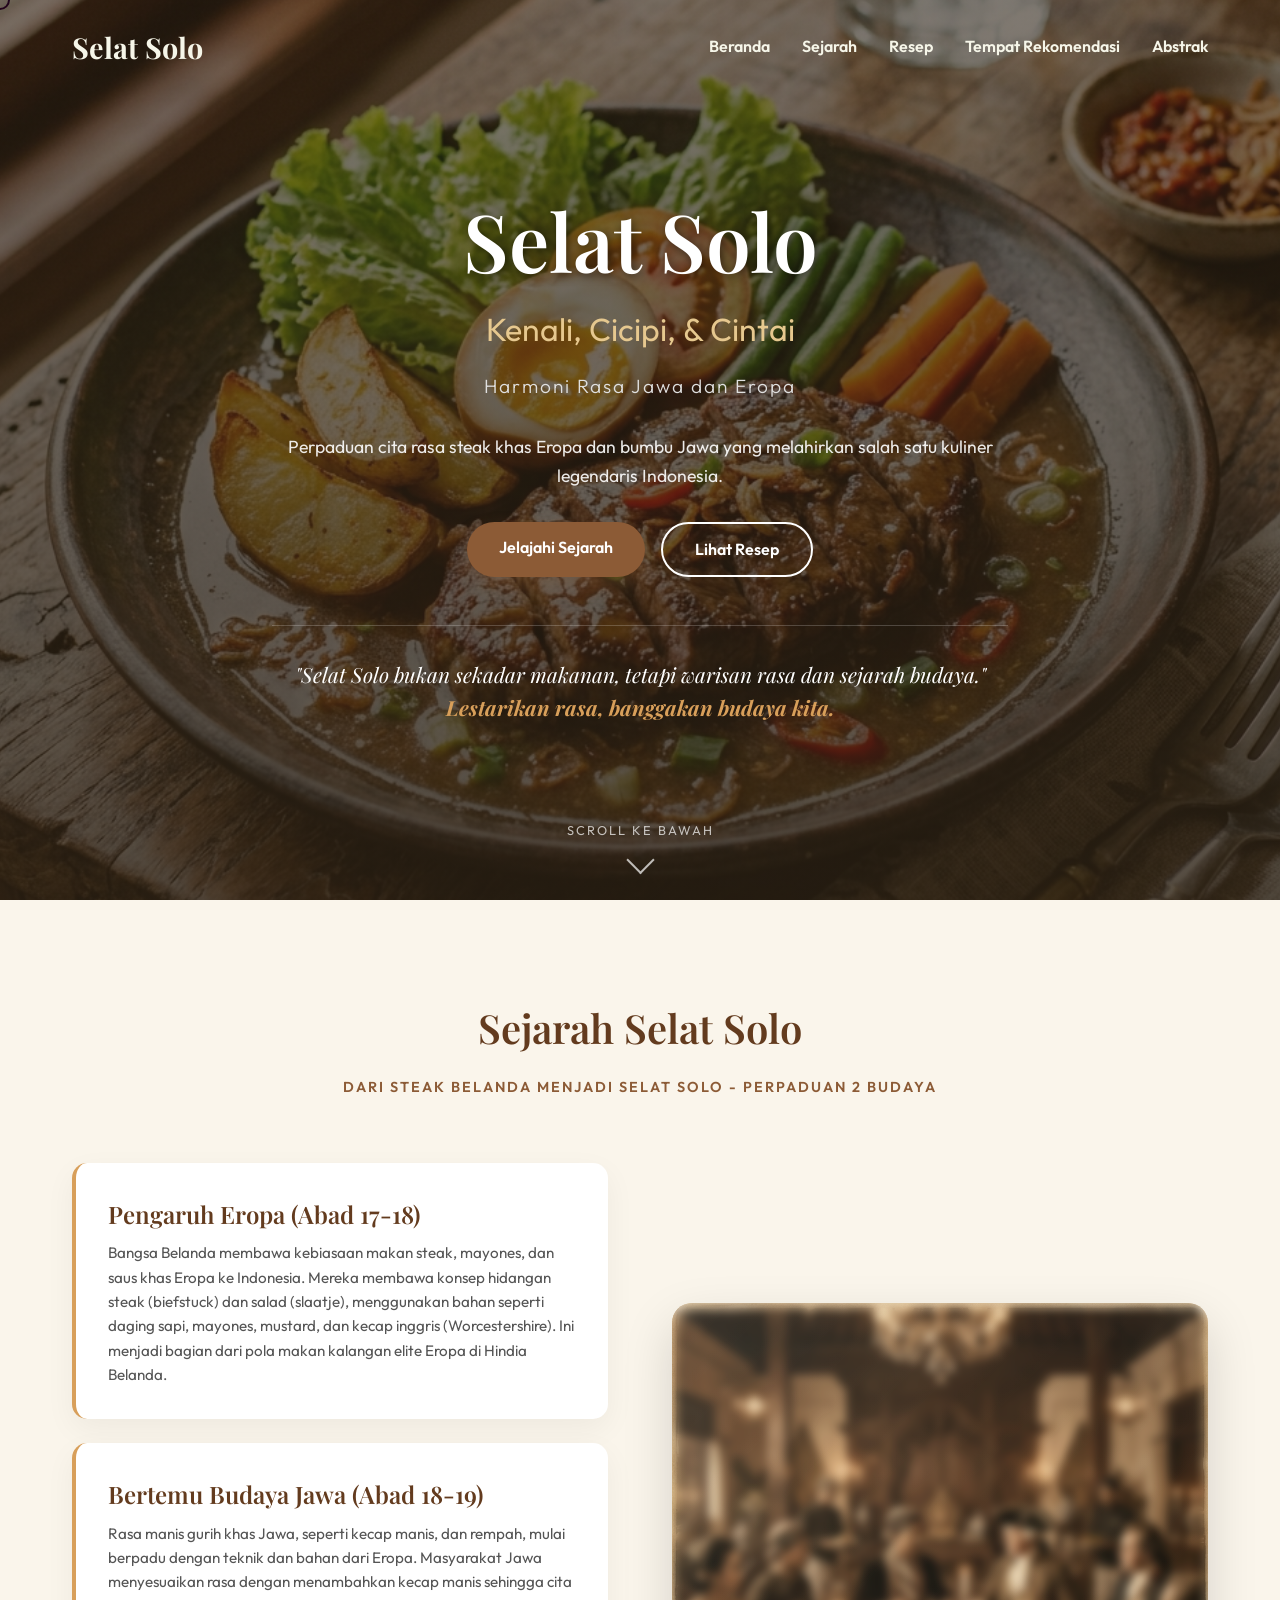
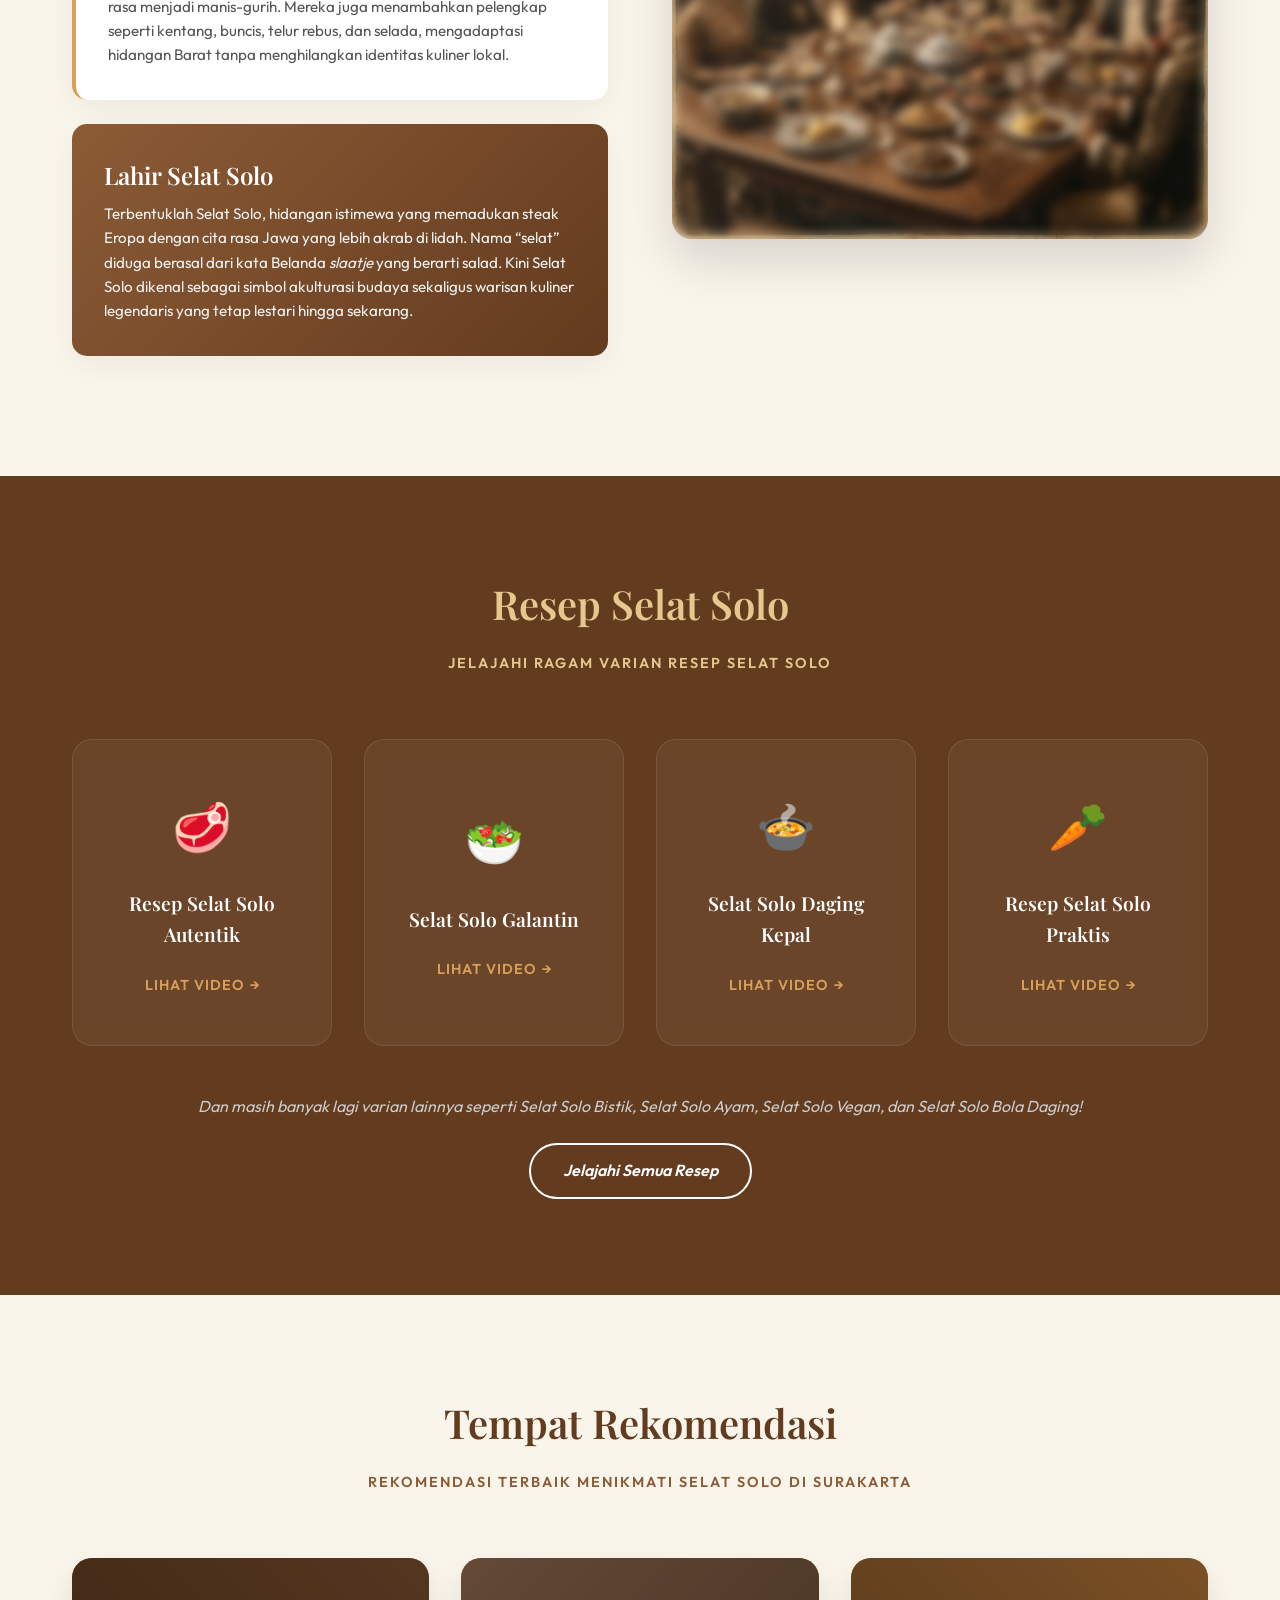
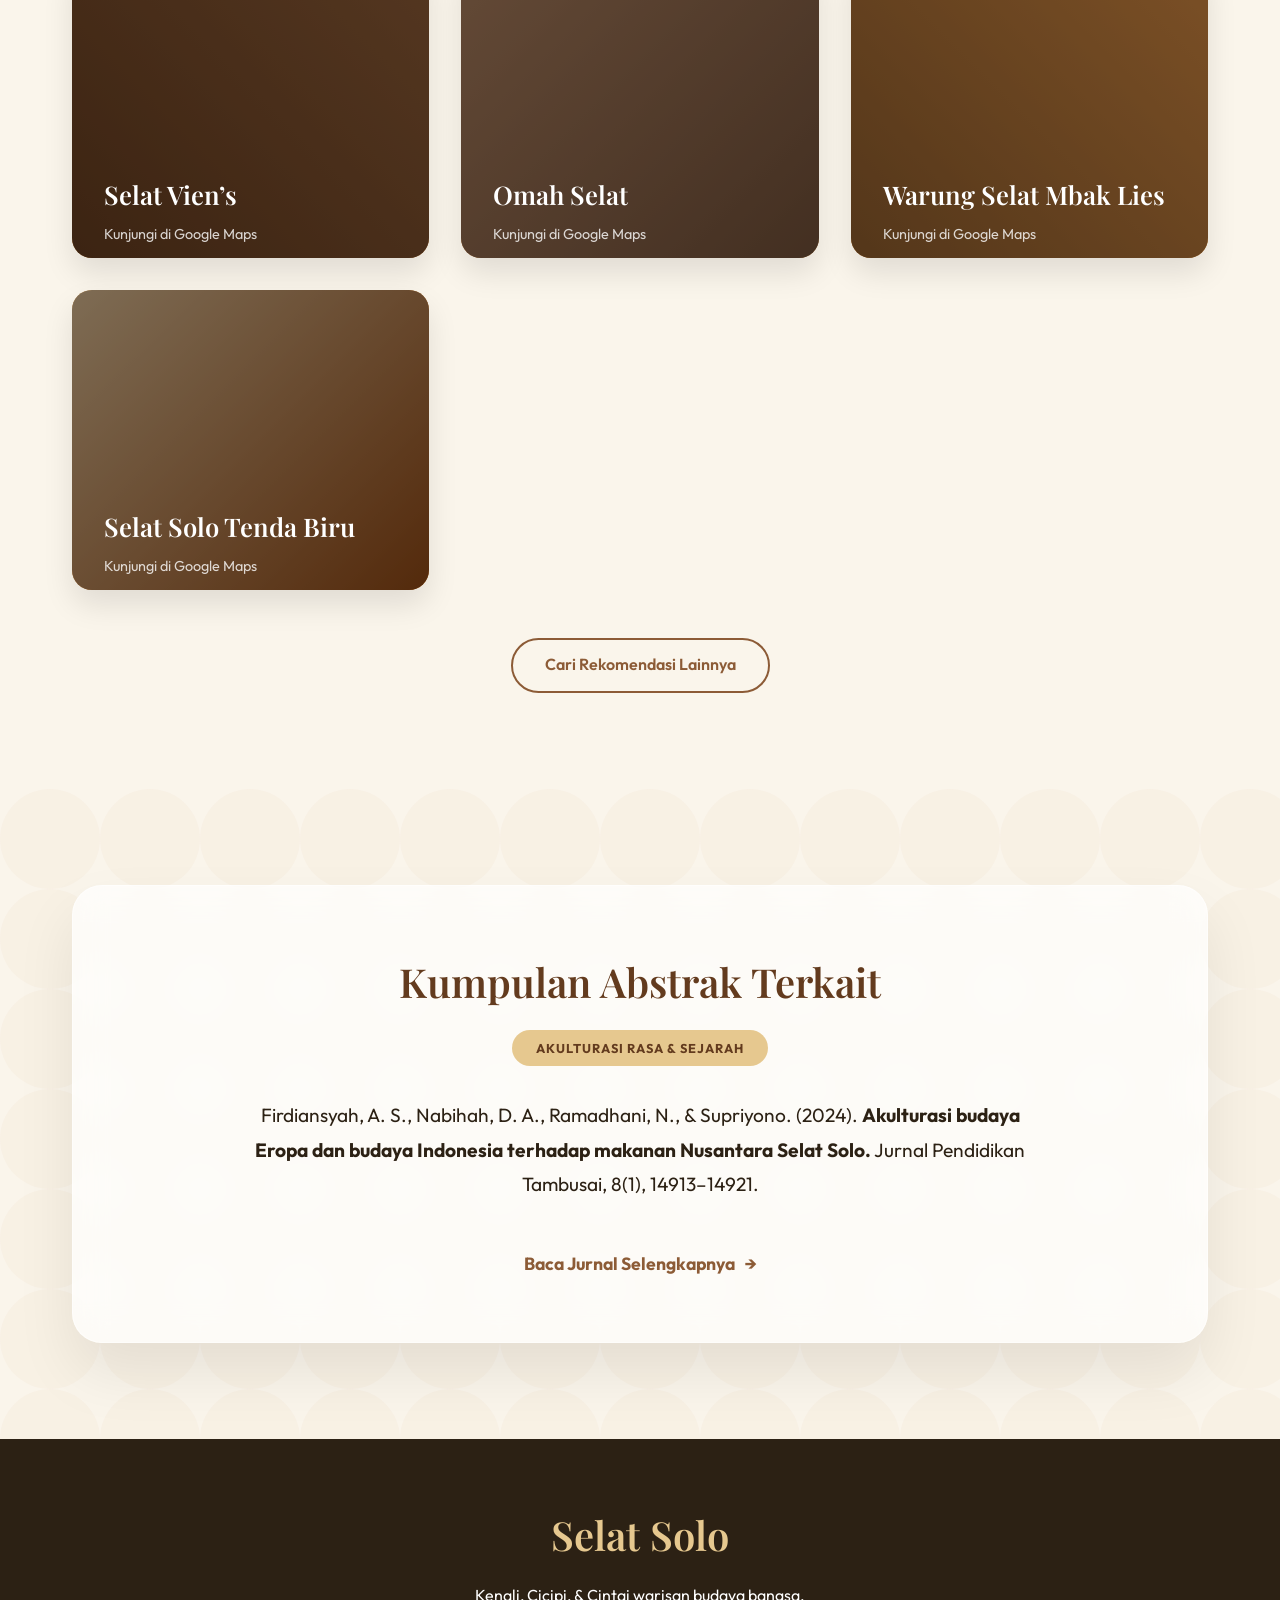
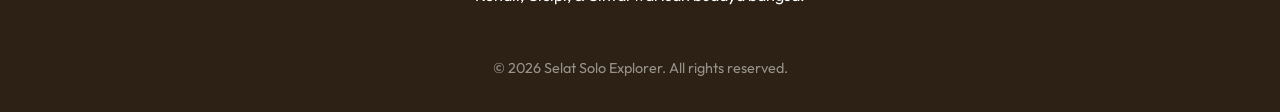
==== index.html @ 0454e33a "init pertama website" ====
<!DOCTYPE html>
<html lang="id">
<head>
    <meta charset="UTF-8">
    <meta name="viewport" content="width=device-width, initial-scale=1.0">
    <title>Selat Solo - Harmoni Rasa Jawa dan Eropa</title>
    <meta name="description" content="Selat Solo: Perpaduan cita rasa steak khas Eropa dan bumbu Jawa yang melahirkan salah satu kuliner legendaris Indonesia.">
    <link href="https://fonts.googleapis.com/css2?family=Outfit:wght@300;400;600;700;800&family=Playfair+Display:ital,wght@0,600;1,600&display=swap" rel="stylesheet">
    <link rel="stylesheet" href="styles.css">
</head>
<body>
    <!-- Cursor follower -->
    <div class="cursor"></div>

    <nav class="navbar">
        <div class="nav-container">
            <a href="#beranda" class="logo">Selat Solo</a>
            <ul class="nav-links">
                <li><a href="#beranda">Beranda</a></li>
                <li><a href="#sejarah">Sejarah</a></li>
                <li><a href="#resep">Resep</a></li>
                <li><a href="#rekomendasi">Tempat Rekomendasi</a></li>
                <li><a href="#abstrak">Abstrak</a></li>
            </ul>
            <div class="hamburger">
                <span class="bar"></span>
                <span class="bar"></span>
                <span class="bar"></span>
            </div>
        </div>
    </nav>

    <main>
        <!-- Home Section -->
        <section id="beranda" class="hero">
            <div class="hero-bg">
                <img src="images/selat_solo_hero_1783060749860.png" alt="Selat Solo" class="parallax-bg" id="hero-img">
                <div class="hero-overlay"></div>
            </div>
            <div class="hero-content fade-in-up">
                <h1 class="title">Selat Solo</h1>
                <h2 class="subtitle">Kenali, Cicipi, & Cintai</h2>
                <h3 class="tagline">Harmoni Rasa Jawa dan Eropa</h3>
                <p class="description">
                    Perpaduan cita rasa steak khas Eropa dan bumbu Jawa yang melahirkan salah satu kuliner legendaris Indonesia.
                </p>
                <div class="cta-buttons">
                    <a href="#sejarah" class="btn btn-primary">Jelajahi Sejarah</a>
                    <a href="#resep" class="btn btn-secondary">Lihat Resep</a>
                </div>
                <blockquote class="quote fade-in">
                    "Selat Solo bukan sekadar makanan, tetapi warisan rasa dan sejarah budaya."
                    <br> <span class="highlight">Lestarikan rasa, banggakan budaya kita.</span>
                </blockquote>
            </div>
            <div class="scroll-indicator">
                <span>Scroll ke bawah</span>
                <div class="arrow"></div>
            </div>
        </section>

        <!-- History Section -->
        <section id="sejarah" class="section history">
            <div class="container">
                <div class="section-header reveal">
                    <h2>Sejarah Selat Solo</h2>
                    <p>Dari Steak Belanda Menjadi Selat Solo - Perpaduan 2 Budaya</p>
                </div>
                
                <div class="history-grid">
                    <div class="history-content reveal reveal-left">
                        <div class="card history-card">
                            <h3>Pengaruh Eropa (Abad 17-18)</h3>
                            <p>Bangsa Belanda membawa kebiasaan makan steak, mayones, dan saus khas Eropa ke Indonesia. Mereka membawa konsep hidangan steak (biefstuck) dan salad (slaatje), menggunakan bahan seperti daging sapi, mayones, mustard, dan kecap inggris (Worcestershire). Ini menjadi bagian dari pola makan kalangan elite Eropa di Hindia Belanda.</p>
                        </div>
                        <div class="card history-card">
                            <h3>Bertemu Budaya Jawa (Abad 18-19)</h3>
                            <p>Rasa manis gurih khas Jawa, seperti kecap manis, dan rempah, mulai berpadu dengan teknik dan bahan dari Eropa. Masyarakat Jawa menyesuaikan rasa dengan menambahkan kecap manis sehingga cita rasa menjadi manis-gurih. Mereka juga menambahkan pelengkap seperti kentang, buncis, telur rebus, dan selada, mengadaptasi hidangan Barat tanpa menghilangkan identitas kuliner lokal.</p>
                        </div>
                        <div class="card history-card highlight-card">
                            <h3>Lahir Selat Solo</h3>
                            <p>Terbentuklah Selat Solo, hidangan istimewa yang memadukan steak Eropa dengan cita rasa Jawa yang lebih akrab di lidah. Nama “selat” diduga berasal dari kata Belanda <i>slaatje</i> yang berarti salad. Kini Selat Solo dikenal sebagai simbol akulturasi budaya sekaligus warisan kuliner legendaris yang tetap lestari hingga sekarang.</p>
                        </div>
                    </div>
                    <div class="history-image reveal reveal-right">
                        <div class="img-wrapper glassmorphism">
                            <img src="images/selat_solo_history_1783060760211.png" alt="Ilustrasi Akulturasi Budaya">
                        </div>
                    </div>
                </div>
            </div>
        </section>

        <!-- Recipe Section -->
        <section id="resep" class="section recipe">
            <div class="container">
                <div class="section-header reveal">
                    <h2>Resep Selat Solo</h2>
                    <p>Jelajahi Ragam Varian Resep Selat Solo</p>
                </div>

                <div class="recipe-grid">
                    <a href="https://vm.tiktok.com/ZS9YMvBm6Jaqd-OPZtd/" target="_blank" class="recipe-card reveal tilt">
                        <div class="recipe-icon">🥩</div>
                        <h3>Resep Selat Solo Autentik</h3>
                        <span class="btn-text">Lihat Video</span>
                    </a>
                    <a href="https://vt.tiktok.com/ZSxMHstar/" target="_blank" class="recipe-card reveal tilt" style="transition-delay: 0.1s">
                        <div class="recipe-icon">🥗</div>
                        <h3>Selat Solo Galantin</h3>
                        <span class="btn-text">Lihat Video</span>
                    </a>
                    <a href="https://vt.tiktok.com/ZSxM93RWm/" target="_blank" class="recipe-card reveal tilt" style="transition-delay: 0.2s">
                        <div class="recipe-icon">🍲</div>
                        <h3>Selat Solo Daging Kepal</h3>
                        <span class="btn-text">Lihat Video</span>
                    </a>
                    <a href="https://vt.tiktok.com/ZSxMx4hWq/" target="_blank" class="recipe-card reveal tilt" style="transition-delay: 0.3s">
                        <div class="recipe-icon">🥕</div>
                        <h3>Resep Selat Solo Praktis</h3>
                        <span class="btn-text">Lihat Video</span>
                    </a>
                </div>
                
                <div class="more-recipes reveal">
                    <p>Dan masih banyak lagi varian lainnya seperti Selat Solo Bistik, Selat Solo Ayam, Selat Solo Vegan, dan Selat Solo Bola Daging!</p>
                    <a href="resep.html" class="btn btn-secondary" style="margin-top: 1.5rem;">Jelajahi Semua Resep</a>
                </div>
            </div>
        </section>

        <!-- Recommendations Section -->
        <section id="rekomendasi" class="section recommendations">
            <div class="container">
                <div class="section-header reveal">
                    <h2>Tempat Rekomendasi</h2>
                    <p>Rekomendasi Terbaik Menikmati Selat Solo di Surakarta</p>
                </div>

                <div class="recom-cards">
                    <a href="https://www.google.com/maps?q=place_id:ChIJveqZ-fcWei4RJLt6MDP2Qto" target="_blank" class="recom-card reveal stagger-1">
                        <div class="recom-bg"></div>
                        <div class="recom-content">
                            <h3>Selat Vien’s</h3>
                            <p>Kunjungi di Google Maps</p>
                        </div>
                    </a>
                    <a href="https://www.google.com/maps?q=place_id:ChIJ4-fKX6kXei4RbOfyhZ81GeY" target="_blank" class="recom-card reveal stagger-2">
                        <div class="recom-bg recom-2"></div>
                        <div class="recom-content">
                            <h3>Omah Selat</h3>
                            <p>Kunjungi di Google Maps</p>
                        </div>
                    </a>
                    <a href="https://www.google.com/maps?q=place_id:ChIJhcNhCtQVei4R04WExlp_Apc" target="_blank" class="recom-card reveal stagger-3">
                        <div class="recom-bg recom-3"></div>
                        <div class="recom-content">
                            <h3>Warung Selat Mbak Lies</h3>
                            <p>Kunjungi di Google Maps</p>
                        </div>
                    </a>
                    <a href="https://www.google.com/maps?q=place_id:ChIJHaEF05oWei4RCDwzs3P5MbI" target="_blank" class="recom-card reveal stagger-4">
                        <div class="recom-bg recom-4"></div>
                        <div class="recom-content">
                            <h3>Selat Solo Tenda Biru</h3>
                            <p>Kunjungi di Google Maps</p>
                        </div>
                    </a>
                </div>
                
                <div class="center-cta reveal">
                    <a href="https://www.google.com/maps/search/Selat+Solo+Terdekat" target="_blank" class="btn btn-outline">Cari Rekomendasi Lainnya</a>
                </div>
            </div>
        </section>

        <!-- Abstract Section -->
        <section id="abstrak" class="section abstract">
            <div class="container">
                <div class="glass-panel reveal">
                    <h2>Kumpulan Abstrak Terkait</h2>
                    <div class="abstract-content">
                        <div class="badge">Akulturasi Rasa & Sejarah</div>
                        <p class="reference">
                            Firdiansyah, A. S., Nabihah, D. A., Ramadhani, N., & Supriyono. (2024). 
                            <strong>Akulturasi budaya Eropa dan budaya Indonesia terhadap makanan Nusantara Selat Solo.</strong> 
                            Jurnal Pendidikan Tambusai, 8(1), 14913–14921.
                        </p>
                        <a href="https://jptam.org/index.php/jptam/article/view/14503" target="_blank" class="link-arrow">
                            Baca Jurnal Selengkapnya <span>→</span>
                        </a>
                    </div>
                </div>
            </div>
        </section>
    </main>

    <footer>
        <div class="container">
            <div class="footer-content">
                <h2>Selat Solo</h2>
                <p>Kenali, Cicipi, & Cintai warisan budaya bangsa.</p>
                <p class="copyright">&copy; 2026 Selat Solo Explorer. All rights reserved.</p>
            </div>
        </div>
    </footer>

    <script src="script.js"></script>
</body>
</html>
---- styles.css ----
:root {
    --primary-color: #8c5b36;
    --primary-dark: #633b1e;
    --secondary-color: #d89f5a;
    --accent-color: #e6c88f;
    --text-dark: #2c2114;
    --text-light: #f6f6e9;
    --bg-color: #faf5eb;
    --white: #ffffff;
    --glass-bg: rgba(255, 255, 255, 0.7);
    --glass-border: rgba(255, 255, 255, 0.5);
    
    --font-main: 'Outfit', sans-serif;
    --font-serif: 'Playfair Display', serif;
    
    --transition: all 0.3s cubic-bezier(0.25, 0.8, 0.25, 1);
    --transition-slow: all 0.6s cubic-bezier(0.25, 0.8, 0.25, 1);
}

* {
    margin: 0;
    padding: 0;
    box-sizing: border-box;
}

html {
    scroll-behavior: smooth;
    font-size: 16px;
}

body {
    font-family: var(--font-main);
    color: var(--text-dark);
    background-color: var(--bg-color);
    line-height: 1.6;
    overflow-x: hidden;
    cursor: none; /* Custom cursor */
}

/* Custom Cursor */
.cursor {
    width: 20px;
    height: 20px;
    border: 2px solid var(--primary-color);
    border-radius: 50%;
    position: fixed;
    pointer-events: none;
    z-index: 9999;
    transition: transform 0.1s ease;
    transform: translate(-50%, -50%);
    mix-blend-mode: difference;
}
.cursor.active {
    transform: translate(-50%, -50%) scale(2);
    background-color: rgba(140, 91, 54, 0.2);
}

/* Typography */
h1, h2, h3 {
    font-family: var(--font-serif);
    font-weight: 600;
    color: var(--primary-dark);
}

h2 { font-size: 2.5rem; margin-bottom: 1rem; }
h3 { font-size: 1.5rem; margin-bottom: 0.5rem; }

a { text-decoration: none; color: inherit; cursor: none; }

.container {
    max-width: 1200px;
    margin: 0 auto;
    padding: 0 2rem;
}

.section {
    padding: 6rem 0;
}

.section-header {
    text-align: center;
    margin-bottom: 4rem;
}
.section-header p {
    color: var(--primary-color);
    font-weight: 600;
    text-transform: uppercase;
    letter-spacing: 2px;
    font-size: 0.9rem;
}

/* Navigation */
.navbar {
    position: fixed;
    top: 0;
    width: 100%;
    z-index: 1000;
    background: transparent;
    transition: var(--transition);
    padding: 1.5rem 0;
}
.navbar.scrolled {
    background: rgba(250, 245, 235, 0.9);
    backdrop-filter: blur(10px);
    padding: 1rem 0;
    box-shadow: 0 4px 20px rgba(0,0,0,0.05);
}

.nav-container {
    display: flex;
    justify-content: space-between;
    align-items: center;
    max-width: 1200px;
    margin: 0 auto;
    padding: 0 2rem;
}

.logo {
    font-family: var(--font-serif);
    font-size: 1.8rem;
    font-weight: 700;
    color: var(--text-light);
    transition: var(--transition);
}
.navbar.scrolled .logo { color: var(--primary-dark); }

.nav-links {
    display: flex;
    list-style: none;
    gap: 2rem;
}
.nav-links a {
    color: var(--text-light);
    font-weight: 600;
    position: relative;
    transition: var(--transition);
}
.navbar.scrolled .nav-links a { color: var(--text-dark); }

.nav-links a::after {
    content: '';
    position: absolute;
    width: 0;
    height: 2px;
    bottom: -5px;
    left: 0;
    background-color: var(--secondary-color);
    transition: var(--transition);
}
.nav-links a:hover::after { width: 100%; }

.hamburger { display: none; cursor: none; }
.bar {
    display: block;
    width: 25px;
    height: 3px;
    margin: 5px auto;
    background-color: var(--text-light);
    transition: var(--transition);
}
.navbar.scrolled .bar { background-color: var(--text-dark); }

/* Buttons */
.btn {
    display: inline-block;
    padding: 0.8rem 2rem;
    border-radius: 30px;
    font-weight: 600;
    transition: var(--transition);
    text-align: center;
}
.btn-primary {
    background-color: var(--primary-color);
    color: var(--white);
    box-shadow: 0 10px 20px rgba(140, 91, 54, 0.3);
}
.btn-primary:hover {
    background-color: var(--primary-dark);
    transform: translateY(-3px);
}
.btn-secondary {
    background-color: transparent;
    color: var(--white);
    border: 2px solid var(--white);
}
.btn-secondary:hover {
    background-color: var(--white);
    color: var(--primary-dark);
}
.btn-outline {
    background-color: transparent;
    color: var(--primary-color);
    border: 2px solid var(--primary-color);
}
.btn-outline:hover {
    background-color: var(--primary-color);
    color: var(--white);
}

/* Hero Section */
.hero {
    position: relative;
    height: 100vh;
    display: flex;
    align-items: center;
    justify-content: center;
    overflow: hidden;
    color: var(--white);
    text-align: center;
}
.hero-bg {
    position: absolute;
    top: 0; left: 0; width: 100%; height: 100%;
    z-index: -1;
}
.hero-bg img {
    width: 100%;
    height: 100%;
    object-fit: cover;
    transform: scale(1.1);
}
.hero-overlay {
    position: absolute;
    top: 0; left: 0; width: 100%; height: 100%;
    background: linear-gradient(to bottom, rgba(44,33,20,0.6), rgba(44,33,20,0.8));
}
.hero-content {
    max-width: 800px;
    padding: 0 2rem;
    z-index: 1;
}
.hero .title {
    font-size: 5rem;
    color: var(--white);
    margin-bottom: 0;
    text-shadow: 2px 2px 10px rgba(0,0,0,0.5);
}
.hero .subtitle {
    font-family: var(--font-main);
    font-size: 2rem;
    color: var(--accent-color);
    font-weight: 400;
    margin-bottom: 1rem;
}
.hero .tagline {
    font-size: 1.2rem;
    font-family: var(--font-main);
    font-weight: 300;
    letter-spacing: 2px;
    margin-bottom: 2rem;
    color: #e0e0e0;
}
.hero .description {
    font-size: 1.1rem;
    margin-bottom: 2rem;
    opacity: 0.9;
}
.cta-buttons {
    display: flex;
    gap: 1rem;
    justify-content: center;
    margin-bottom: 3rem;
}
.quote {
    font-family: var(--font-serif);
    font-size: 1.3rem;
    font-style: italic;
    border-top: 1px solid rgba(255,255,255,0.2);
    padding-top: 2rem;
}
.highlight {
    color: var(--secondary-color);
    font-weight: bold;
}

.scroll-indicator {
    position: absolute;
    bottom: 30px;
    left: 50%;
    transform: translateX(-50%);
    display: flex;
    flex-direction: column;
    align-items: center;
    opacity: 0.7;
    animation: bounce 2s infinite;
}
.scroll-indicator span { font-size: 0.8rem; margin-bottom: 10px; text-transform: uppercase; letter-spacing: 2px;}
.arrow {
    width: 20px; height: 20px;
    border-right: 2px solid white;
    border-bottom: 2px solid white;
    transform: rotate(45deg);
}

@keyframes bounce {
    0%, 20%, 50%, 80%, 100% { transform: translateY(0) translateX(-50%); }
    40% { transform: translateY(-15px) translateX(-50%); }
    60% { transform: translateY(-7px) translateX(-50%); }
}

/* History Section */
.history-grid {
    display: grid;
    grid-template-columns: 1fr 1fr;
    gap: 4rem;
    align-items: center;
}
.history-card {
    background: var(--white);
    padding: 2rem;
    border-radius: 15px;
    margin-bottom: 1.5rem;
    box-shadow: 0 10px 30px rgba(0,0,0,0.05);
    border-left: 4px solid var(--secondary-color);
    transition: var(--transition);
}
.history-card:hover {
    transform: translateX(10px);
    box-shadow: 0 15px 40px rgba(0,0,0,0.08);
}
.history-card p {
    font-size: 0.95rem;
    color: #555;
}
.highlight-card {
    background: linear-gradient(135deg, var(--primary-color), var(--primary-dark));
    color: var(--white);
    border-left: none;
}
.highlight-card h3 { color: var(--white); }
.highlight-card p { color: #f0f0f0; }

.img-wrapper {
    position: relative;
    border-radius: 20px;
    overflow: hidden;
    box-shadow: 0 20px 50px rgba(0,0,0,0.15);
}
.img-wrapper img {
    width: 100%;
    height: auto;
    display: block;
    transition: transform 0.8s ease;
}
.img-wrapper:hover img {
    transform: scale(1.05);
}
.glassmorphism::before {
    content: '';
    position: absolute;
    inset: 0;
    background: linear-gradient(135deg, rgba(255,255,255,0.1), rgba(255,255,255,0));
    backdrop-filter: blur(5px);
    pointer-events: none;
}

/* Recipe Section */
.recipe {
    background-color: var(--primary-dark);
    color: var(--white);
}
.recipe .section-header p, .recipe h2 {
    color: var(--accent-color);
}
.recipe-grid {
    display: grid;
    grid-template-columns: repeat(auto-fit, minmax(250px, 1fr));
    gap: 2rem;
    margin-bottom: 3rem;
}
.recipe-card {
    background: rgba(255, 255, 255, 0.05);
    border: 1px solid rgba(255, 255, 255, 0.1);
    padding: 3rem 2rem;
    border-radius: 20px;
    text-align: center;
    backdrop-filter: blur(10px);
    transition: var(--transition);
    display: flex;
    flex-direction: column;
    align-items: center;
    justify-content: center;
}
.recipe-card:hover {
    background: rgba(255, 255, 255, 0.1);
    transform: translateY(-10px);
    border-color: var(--secondary-color);
}
.recipe-icon {
    font-size: 3rem;
    margin-bottom: 1.5rem;
}
.recipe-card h3 {
    color: var(--white);
    font-size: 1.2rem;
}
.btn-text {
    margin-top: 1rem;
    color: var(--secondary-color);
    font-weight: 600;
    font-size: 0.9rem;
    text-transform: uppercase;
    letter-spacing: 1px;
    position: relative;
}
.btn-text::after {
    content: '→';
    margin-left: 5px;
    transition: margin-left 0.3s;
}
.recipe-card:hover .btn-text::after {
    margin-left: 10px;
}
.more-recipes {
    text-align: center;
    font-style: italic;
    color: #ccc;
}

/* Recommendations Section */
.recom-cards {
    display: grid;
    grid-template-columns: repeat(auto-fit, minmax(280px, 1fr));
    gap: 2rem;
    margin-bottom: 3rem;
}
.recom-card {
    position: relative;
    height: 300px;
    border-radius: 20px;
    overflow: hidden;
    box-shadow: 0 15px 30px rgba(0,0,0,0.1);
}
.recom-bg {
    position: absolute;
    inset: 0;
    background-color: var(--secondary-color);
    background-image: linear-gradient(45deg, var(--primary-dark) 0%, var(--primary-color) 100%);
    transition: transform 0.5s;
}
.recom-2 { background-image: linear-gradient(135deg, #a67b5b 0%, #6f4e37 100%); }
.recom-3 { background-image: linear-gradient(45deg, #8b5a2b 0%, #cd853f 100%); }
.recom-4 { background-image: linear-gradient(135deg, #d2b48c 0%, #8b4513 100%); }

.recom-card::after {
    content: '';
    position: absolute;
    inset: 0;
    background: rgba(0,0,0,0.4);
    transition: background 0.3s;
}
.recom-card:hover::after { background: rgba(0,0,0,0.2); }
.recom-card:hover .recom-bg { transform: scale(1.1); }

.recom-content {
    position: absolute;
    bottom: 0;
    left: 0;
    width: 100%;
    padding: 2rem;
    z-index: 1;
    color: var(--white);
    transform: translateY(20px);
    transition: transform 0.4s;
}
.recom-card:hover .recom-content { transform: translateY(0); }
.recom-content h3 { color: var(--white); font-size: 1.6rem; }
.recom-content p { font-size: 0.9rem; opacity: 0.8; }
.center-cta { text-align: center; }

/* Abstract Section */
.abstract {
    background: url('data:image/svg+xml;utf8,<svg width="100" height="100" viewBox="0 0 100 100" xmlns="http://www.w3.org/2000/svg"><g fill="%23d89f5a" fill-opacity="0.05" fill-rule="evenodd"><circle cx="50" cy="50" r="50"/></g></svg>');
}
.glass-panel {
    background: var(--glass-bg);
    backdrop-filter: blur(16px);
    border: 1px solid var(--glass-border);
    border-radius: 30px;
    padding: 4rem;
    text-align: center;
    box-shadow: 0 30px 60px rgba(0,0,0,0.08);
}
.badge {
    display: inline-block;
    padding: 0.5rem 1.5rem;
    background-color: var(--accent-color);
    color: var(--primary-dark);
    border-radius: 20px;
    font-size: 0.8rem;
    font-weight: 700;
    text-transform: uppercase;
    letter-spacing: 1px;
    margin-bottom: 2rem;
}
.reference {
    font-size: 1.2rem;
    max-width: 800px;
    margin: 0 auto 3rem;
    line-height: 1.8;
}
.link-arrow {
    display: inline-flex;
    align-items: center;
    font-weight: 700;
    color: var(--primary-color);
    font-size: 1.1rem;
}
.link-arrow span {
    margin-left: 10px;
    transition: transform 0.3s;
}
.link-arrow:hover span { transform: translateX(5px); }

/* Footer */
footer {
    background-color: var(--text-dark);
    color: var(--white);
    padding: 4rem 0 2rem;
    text-align: center;
}
.footer-content h2 { color: var(--accent-color); margin-bottom: 1rem; }
.copyright {
    margin-top: 3rem;
    font-size: 0.9rem;
    opacity: 0.5;
}

/* Animations & Utilities */
.reveal {
    opacity: 0;
    transform: translateY(50px);
    transition: all 0.8s ease-out;
}
.reveal.active {
    opacity: 1;
    transform: translateY(0);
}
.reveal-left { transform: translateX(-50px); }
.reveal-right { transform: translateX(50px); }
.reveal-left.active, .reveal-right.active { transform: translateX(0); }

/* Staggered animations */
.stagger-1 { transition-delay: 0.1s; }
.stagger-2 { transition-delay: 0.2s; }
.stagger-3 { transition-delay: 0.3s; }
.stagger-4 { transition-delay: 0.4s; }

.fade-in-up {
    animation: fadeInUp 1s ease-out forwards;
}
.fade-in {
    animation: fadeIn 1.5s ease-out forwards;
    animation-delay: 0.5s;
    opacity: 0;
}

@keyframes fadeInUp {
    from { opacity: 0; transform: translateY(30px); }
    to { opacity: 1; transform: translateY(0); }
}
@keyframes fadeIn {
    from { opacity: 0; }
    to { opacity: 1; }
}

/* Responsive */
@media (max-width: 768px) {
    .nav-links {
        position: fixed;
        left: -100%;
        top: 0;
        flex-direction: column;
        background-color: var(--white);
        width: 100%;
        height: 100vh;
        justify-content: center;
        align-items: center;
        transition: 0.3s;
    }
    .nav-links.active { left: 0; }
    .nav-links a { color: var(--text-dark); font-size: 1.5rem; }
    .hamburger { display: block; z-index: 1001; }
    .hamburger.active .bar:nth-child(2) { opacity: 0; }
    .hamburger.active .bar:nth-child(1) { transform: translateY(8px) rotate(45deg); background: var(--text-dark);}
    .hamburger.active .bar:nth-child(3) { transform: translateY(-8px) rotate(-45deg); background: var(--text-dark);}
    
    .hero .title { font-size: 3.5rem; }
    .history-grid { grid-template-columns: 1fr; }
    .glass-panel { padding: 2rem; }
    .cta-buttons { flex-direction: column; }
    .cursor { display: none; }
    html, body { cursor: auto; a { cursor: pointer; } }
}
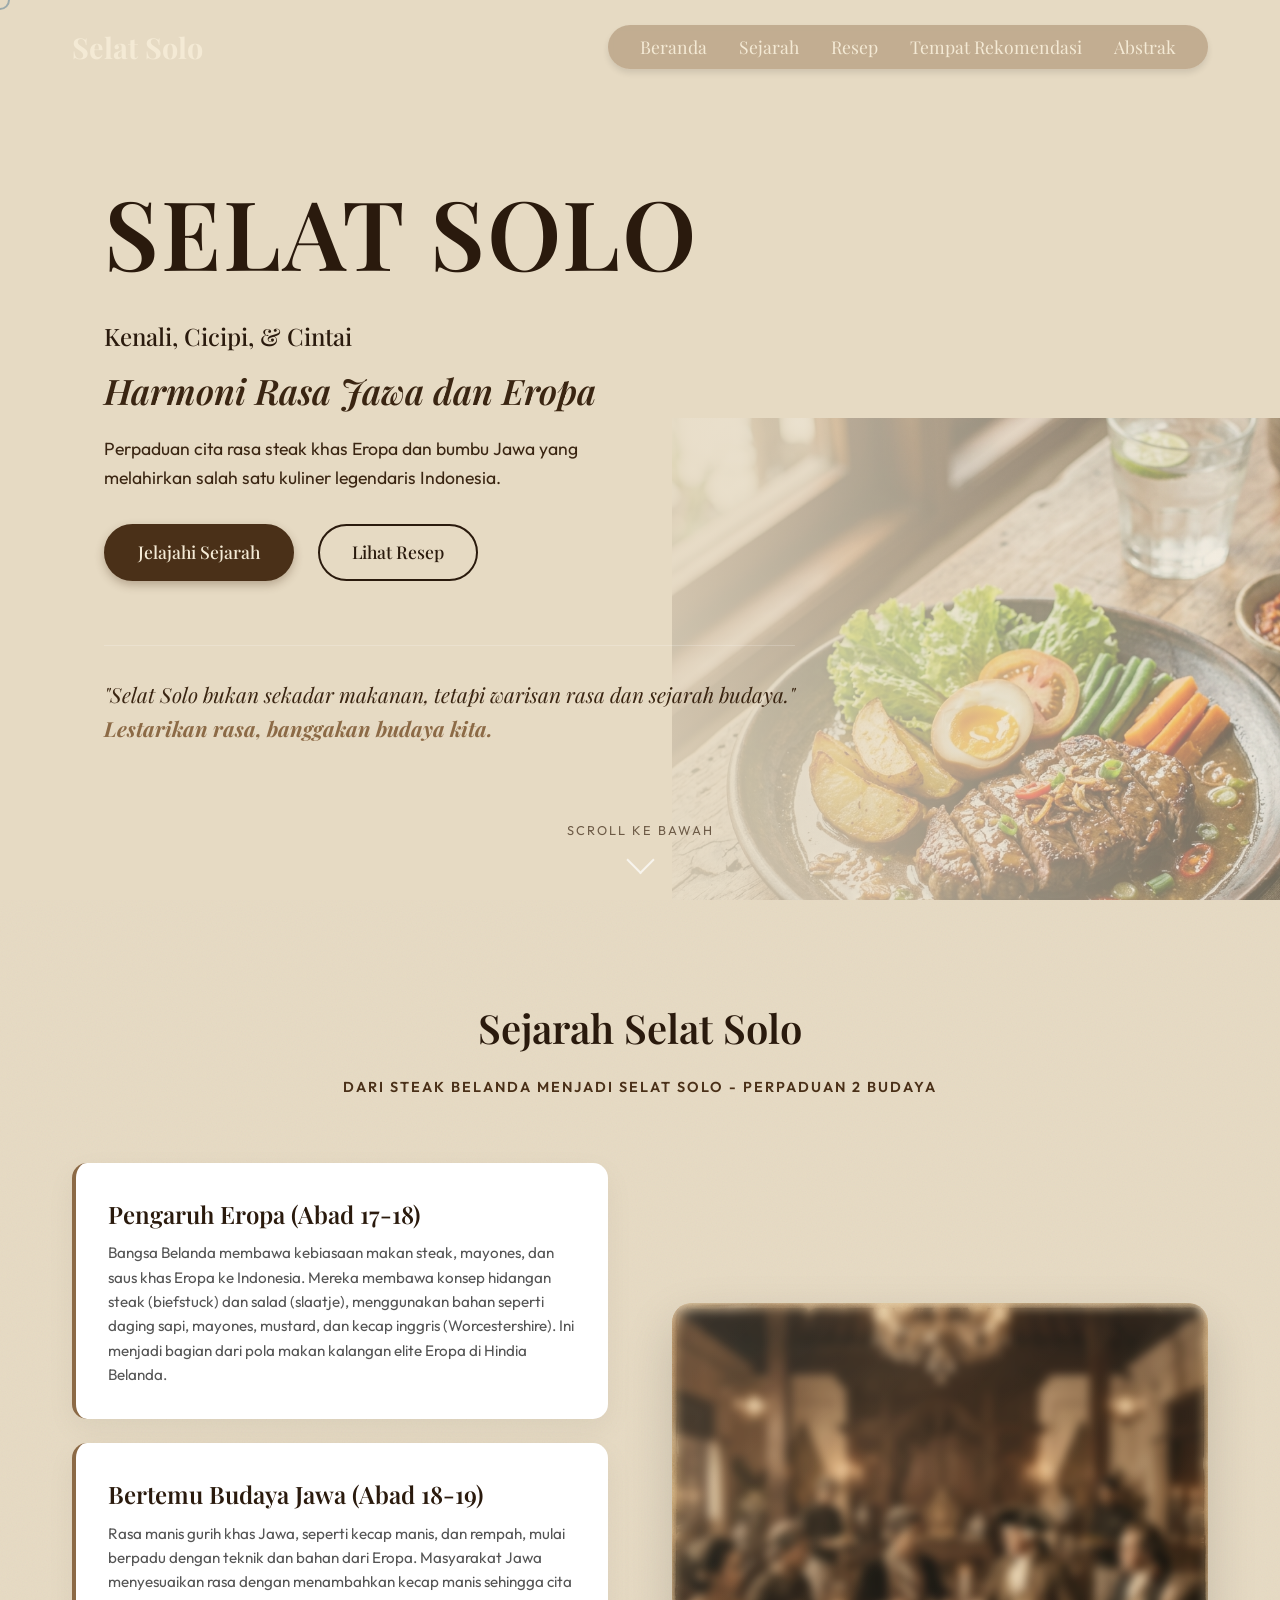
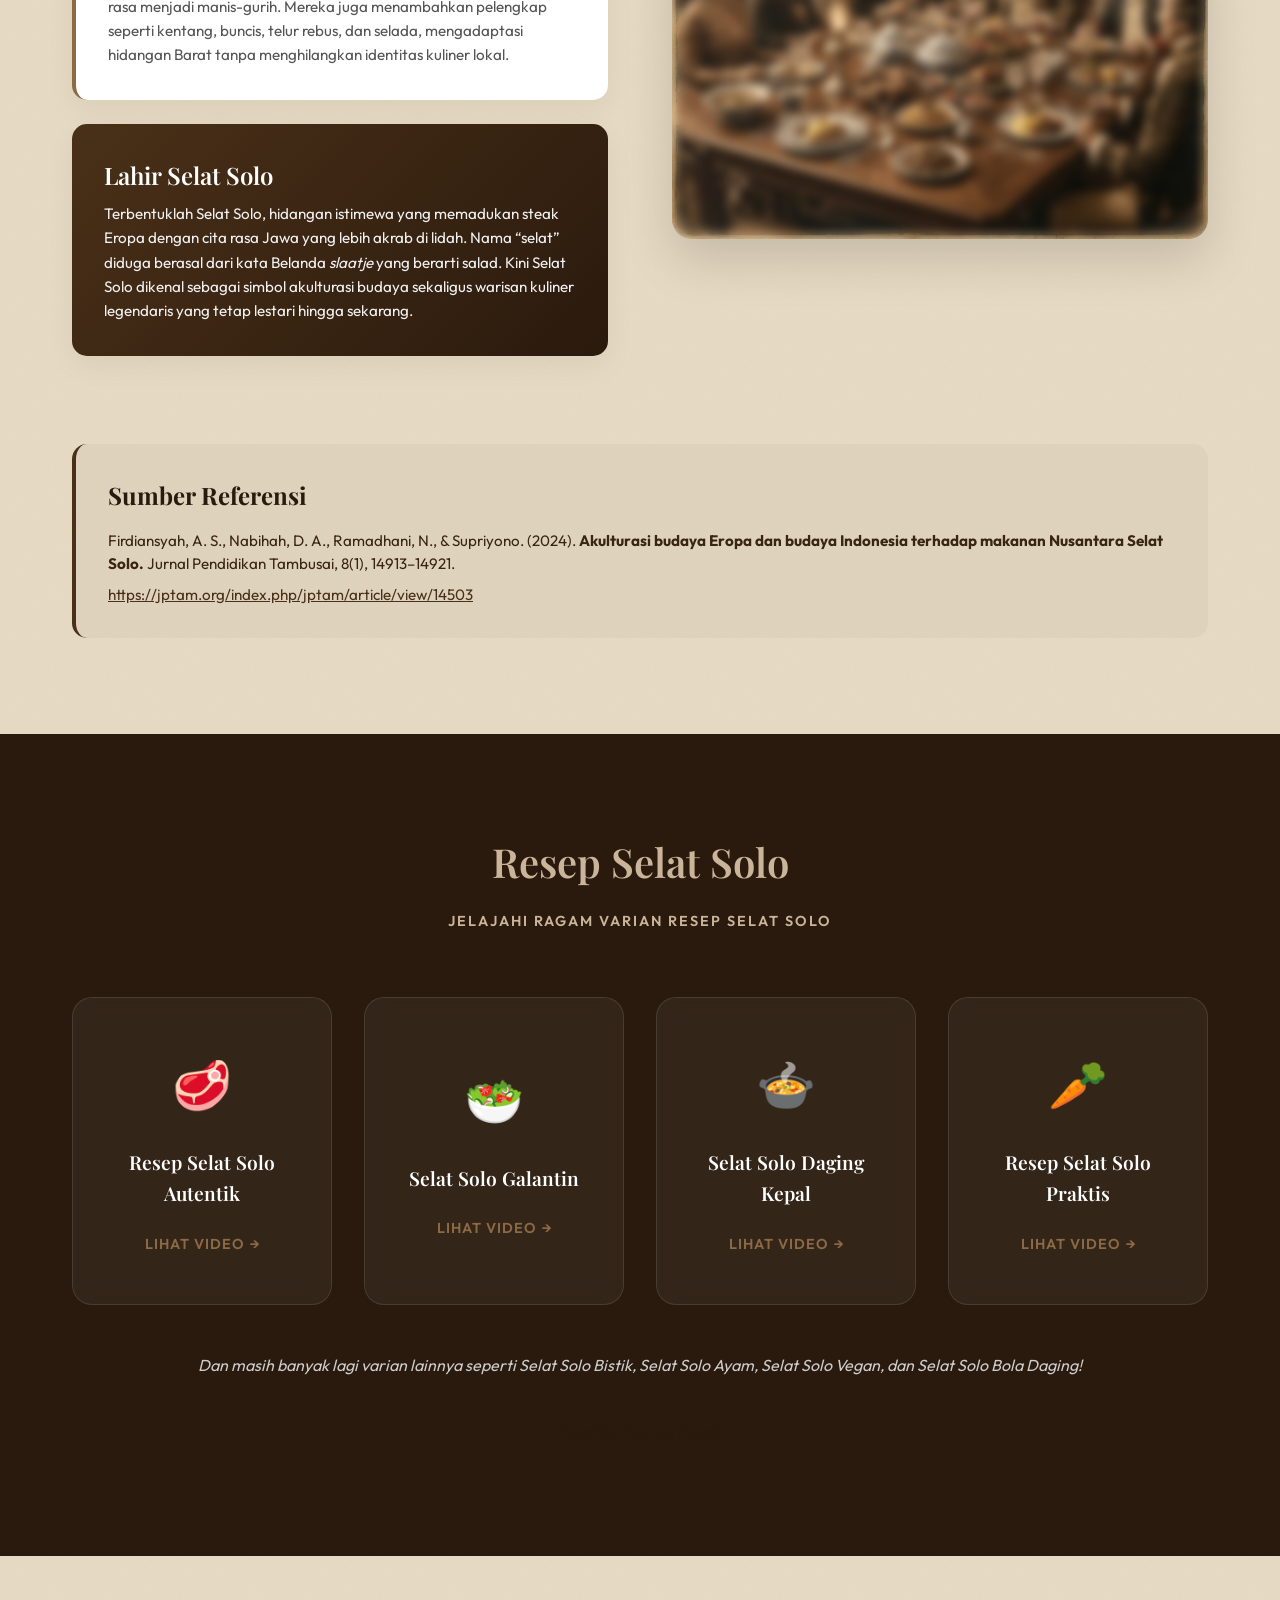
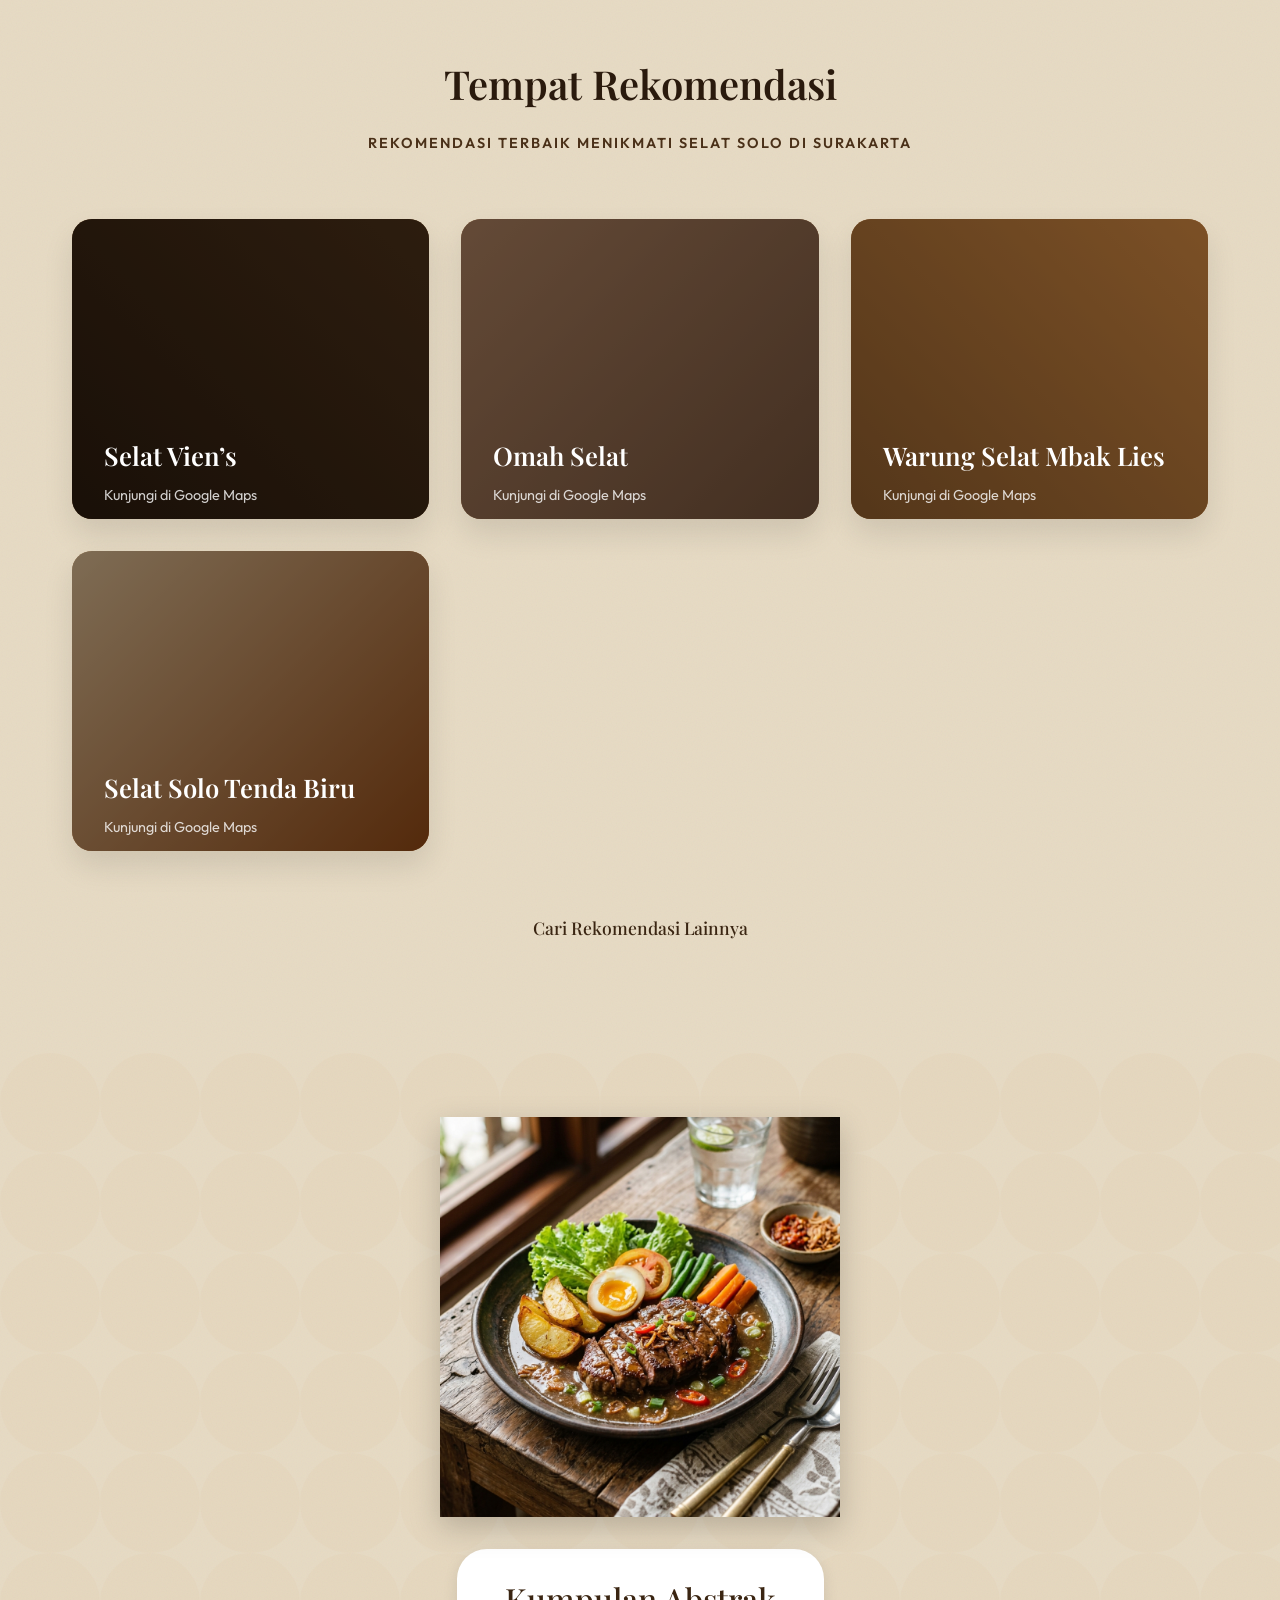
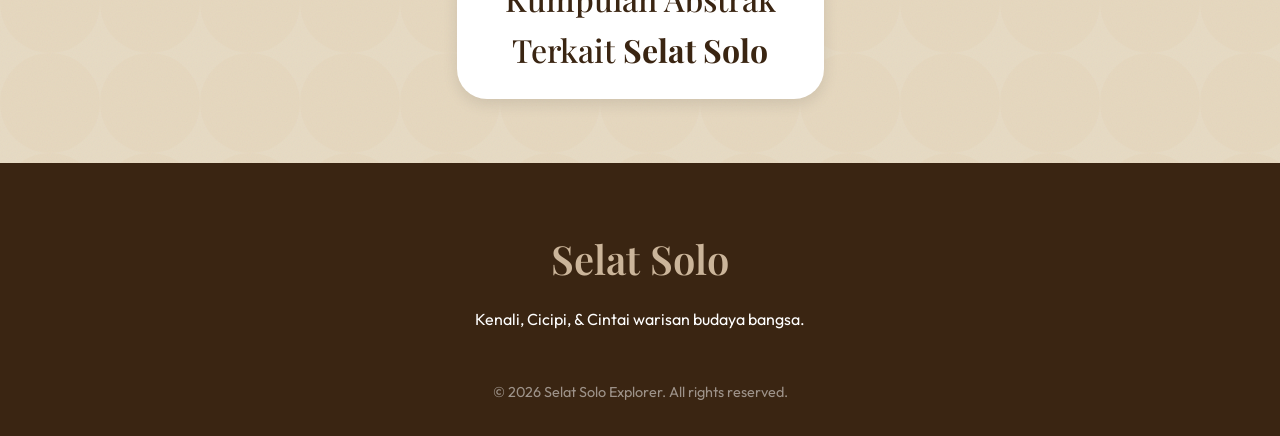
==== commit cfe22f94: "memperbaiki content kumpulan abstrak yang tidak semua muncul" ====
--- a/index.html
+++ b/index.html
@@ -88,6 +88,17 @@
                         </div>
                     </div>
                 </div>
+                
+                <!-- Reference Source -->
+                <div class="reference-source reveal" style="margin-top: 4rem; padding: 2rem; background: rgba(0,0,0,0.03); border-radius: 15px; border-left: 4px solid var(--primary-color);">
+                    <h4 style="font-family: var(--font-serif); color: var(--primary-dark); margin-bottom: 1rem; font-size: 1.5rem;">Sumber Referensi</h4>
+                    <p style="font-size: 0.95rem; line-height: 1.5; color: var(--text-dark);">
+                        Firdiansyah, A. S., Nabihah, D. A., Ramadhani, N., & Supriyono. (2024). 
+                        <strong>Akulturasi budaya Eropa dan budaya Indonesia terhadap makanan Nusantara Selat Solo.</strong> 
+                        Jurnal Pendidikan Tambusai, 8(1), 14913–14921.<br>
+                        <a href="https://jptam.org/index.php/jptam/article/view/14503" target="_blank" style="color: var(--primary-color); text-decoration: underline; margin-top: 0.5rem; display: inline-block;">https://jptam.org/index.php/jptam/article/view/14503</a>
+                    </p>
+                </div>
             </div>
         </section>
 
@@ -175,21 +186,13 @@
         </section>
 
         <!-- Abstract Section -->
-        <section id="abstrak" class="section abstract">
-            <div class="container">
-                <div class="glass-panel reveal">
-                    <h2>Kumpulan Abstrak Terkait</h2>
-                    <div class="abstract-content">
-                        <div class="badge">Akulturasi Rasa & Sejarah</div>
-                        <p class="reference">
-                            Firdiansyah, A. S., Nabihah, D. A., Ramadhani, N., & Supriyono. (2024). 
-                            <strong>Akulturasi budaya Eropa dan budaya Indonesia terhadap makanan Nusantara Selat Solo.</strong> 
-                            Jurnal Pendidikan Tambusai, 8(1), 14913–14921.
-                        </p>
-                        <a href="https://jptam.org/index.php/jptam/article/view/14503" target="_blank" class="link-arrow">
-                            Baca Jurnal Selengkapnya <span>→</span>
-                        </a>
-                    </div>
+        <section id="abstrak" class="section abstract" style="text-align: center; padding: 4rem 0;">
+            <div class="container" style="display: flex; flex-direction: column; align-items: center; justify-content: center;">
+                <img src="images/selat_solo_hero_1783060749860.png" alt="Selat Solo Plate" style="max-width: 400px; margin-bottom: 2rem; filter: drop-shadow(0 10px 15px rgba(0,0,0,0.2));">
+                <div class="abstract-card" style="background: white; border-radius: 30px; padding: 1.5rem 3rem; box-shadow: 0 5px 15px rgba(0,0,0,0.1); display: inline-block;">
+                    <h2 style="font-family: var(--font-serif); font-size: 2rem; color: var(--text-dark); margin: 0; font-weight: 500;">
+                        Kumpulan Abstrak<br>Terkait <span style="font-weight: 700;">Selat Solo</span>
+                    </h2>
                 </div>
             </div>
         </section>
--- a/styles.css
+++ b/styles.css
@@ -1,14 +1,14 @@
 :root {
-    --primary-color: #8c5b36;
-    --primary-dark: #633b1e;
-    --secondary-color: #d89f5a;
-    --accent-color: #e6c88f;
-    --text-dark: #2c2114;
-    --text-light: #f6f6e9;
-    --bg-color: #faf5eb;
+    --primary-color: #4a3018; /* Dark brown from PDF buttons and accents */
+    --primary-dark: #2a1a0d; /* Very dark brown for text headers */
+    --secondary-color: #8c6a46;
+    --accent-color: #cbb59a;
+    --text-dark: #3a2512;
+    --text-light: #f4ead5;
+    --bg-color: #e6dac3; /* Vintage beige background like PDF */
     --white: #ffffff;
-    --glass-bg: rgba(255, 255, 255, 0.7);
-    --glass-border: rgba(255, 255, 255, 0.5);
+    --glass-bg: rgba(74, 48, 24, 0.3); /* Brown glass */
+    --glass-border: rgba(244, 234, 213, 0.5);
     
     --font-main: 'Outfit', sans-serif;
     --font-serif: 'Playfair Display', serif;
@@ -32,6 +32,7 @@
     font-family: var(--font-main);
     color: var(--text-dark);
     background-color: var(--bg-color);
+    background-image: url('data:image/svg+xml,%3Csvg width="100" height="100" viewBox="0 0 100 100" xmlns="http://www.w3.org/2000/svg"%3E%3Cfilter id="noise"%3E%3CfeTurbulence type="fractalNoise" baseFrequency="0.8" numOctaves="4" stitchTiles="stitch"/%3E%3C/filter%3E%3Crect width="100" height="100" filter="url(%23noise)" opacity="0.05"/%3E%3C/svg%3E'); /* Subtle texture */
     line-height: 1.6;
     overflow-x: hidden;
     cursor: none; /* Custom cursor */
@@ -128,24 +129,38 @@
     display: flex;
     list-style: none;
     gap: 2rem;
+    background: rgba(140, 106, 70, 0.4);
+    padding: 0.5rem 2rem;
+    border-radius: 50px;
+    backdrop-filter: blur(5px);
+    box-shadow: 0 4px 6px rgba(0,0,0,0.1);
+}
+.navbar.scrolled .nav-links {
+    background: transparent;
+    box-shadow: none;
 }
 .nav-links a {
     color: var(--text-light);
-    font-weight: 600;
+    font-family: var(--font-serif);
+    font-weight: 400;
+    font-size: 1.1rem;
     position: relative;
     transition: var(--transition);
 }
-.navbar.scrolled .nav-links a { color: var(--text-dark); }
+.navbar.scrolled .nav-links a { color: var(--text-dark); font-weight: 600; }
 
 .nav-links a::after {
     content: '';
     position: absolute;
     width: 0;
-    height: 2px;
-    bottom: -5px;
+    height: 1px;
+    bottom: 0px;
     left: 0;
-    background-color: var(--secondary-color);
-    transition: var(--transition);
+    background-color: var(--text-light);
+    transition: var(--transition);
+}
+.navbar.scrolled .nav-links a::after {
+    background-color: var(--primary-dark);
 }
 .nav-links a:hover::after { width: 100%; }
 
@@ -162,39 +177,38 @@
 
 /* Buttons */
 .btn {
-    display: inline-block;
+    display: inline-flex;
+    align-items: center;
+    justify-content: center;
+    gap: 0.5rem;
     padding: 0.8rem 2rem;
     border-radius: 30px;
-    font-weight: 600;
+    font-weight: 500;
+    font-family: var(--font-serif);
+    font-size: 1.1rem;
     transition: var(--transition);
     text-align: center;
+    border: 2px solid transparent;
 }
 .btn-primary {
     background-color: var(--primary-color);
-    color: var(--white);
-    box-shadow: 0 10px 20px rgba(140, 91, 54, 0.3);
+    color: var(--text-light);
+    border-color: var(--primary-color);
+    box-shadow: 0 4px 10px rgba(74, 48, 24, 0.3);
 }
 .btn-primary:hover {
     background-color: var(--primary-dark);
+    border-color: var(--primary-dark);
     transform: translateY(-3px);
 }
 .btn-secondary {
     background-color: transparent;
-    color: var(--white);
-    border: 2px solid var(--white);
+    color: var(--primary-dark);
+    border: 2px solid var(--primary-dark);
 }
 .btn-secondary:hover {
-    background-color: var(--white);
-    color: var(--primary-dark);
-}
-.btn-outline {
-    background-color: transparent;
-    color: var(--primary-color);
-    border: 2px solid var(--primary-color);
-}
-.btn-outline:hover {
-    background-color: var(--primary-color);
-    color: var(--white);
+    background-color: var(--primary-dark);
+    color: var(--text-light);
 }
 
 /* Hero Section */
@@ -205,61 +219,67 @@
     align-items: center;
     justify-content: center;
     overflow: hidden;
-    color: var(--white);
-    text-align: center;
+    color: var(--text-dark);
+    text-align: left;
 }
 .hero-bg {
     position: absolute;
     top: 0; left: 0; width: 100%; height: 100%;
     z-index: -1;
+    background-color: var(--bg-color);
 }
 .hero-bg img {
+    width: 50%;
+    height: auto;
+    position: absolute;
+    right: -5%;
+    top: 50%;
+    transform: translateY(-50%);
+    object-fit: contain;
+    opacity: 0.9;
+}
+.hero-overlay {
+    position: absolute;
+    top: 0; left: 0; width: 100%; height: 100%;
+    background: linear-gradient(to right, rgba(230,218,195,1) 40%, rgba(230,218,195,0.4) 100%);
+}
+.hero-content {
+    max-width: 1200px;
     width: 100%;
-    height: 100%;
-    object-fit: cover;
-    transform: scale(1.1);
-}
-.hero-overlay {
-    position: absolute;
-    top: 0; left: 0; width: 100%; height: 100%;
-    background: linear-gradient(to bottom, rgba(44,33,20,0.6), rgba(44,33,20,0.8));
-}
-.hero-content {
-    max-width: 800px;
-    padding: 0 2rem;
+    padding: 0 4rem;
     z-index: 1;
+    display: flex;
+    flex-direction: column;
+    align-items: flex-start;
+}
+.hero .subtitle {
+    font-size: 1.5rem;
+    font-weight: 500;
+    margin-bottom: 0.5rem;
+    color: var(--primary-dark);
 }
 .hero .title {
-    font-size: 5rem;
-    color: var(--white);
-    margin-bottom: 0;
-    text-shadow: 2px 2px 10px rgba(0,0,0,0.5);
-}
-.hero .subtitle {
-    font-family: var(--font-main);
-    font-size: 2rem;
-    color: var(--accent-color);
-    font-weight: 400;
+    font-size: 6rem;
+    color: var(--primary-dark);
+    margin-bottom: 0.5rem;
+    text-transform: uppercase;
+    letter-spacing: 2px;
+}
+.hero .tagline {
+    font-size: 2.2rem;
+    font-style: italic;
+    color: var(--text-dark);
     margin-bottom: 1rem;
 }
-.hero .tagline {
-    font-size: 1.2rem;
-    font-family: var(--font-main);
-    font-weight: 300;
-    letter-spacing: 2px;
-    margin-bottom: 2rem;
-    color: #e0e0e0;
-}
 .hero .description {
+    max-width: 500px;
     font-size: 1.1rem;
     margin-bottom: 2rem;
-    opacity: 0.9;
 }
 .cta-buttons {
     display: flex;
-    gap: 1rem;
-    justify-content: center;
-    margin-bottom: 3rem;
+    gap: 1.5rem;
+    margin-bottom: 4rem;
 }
 .quote {
     font-family: var(--font-serif);
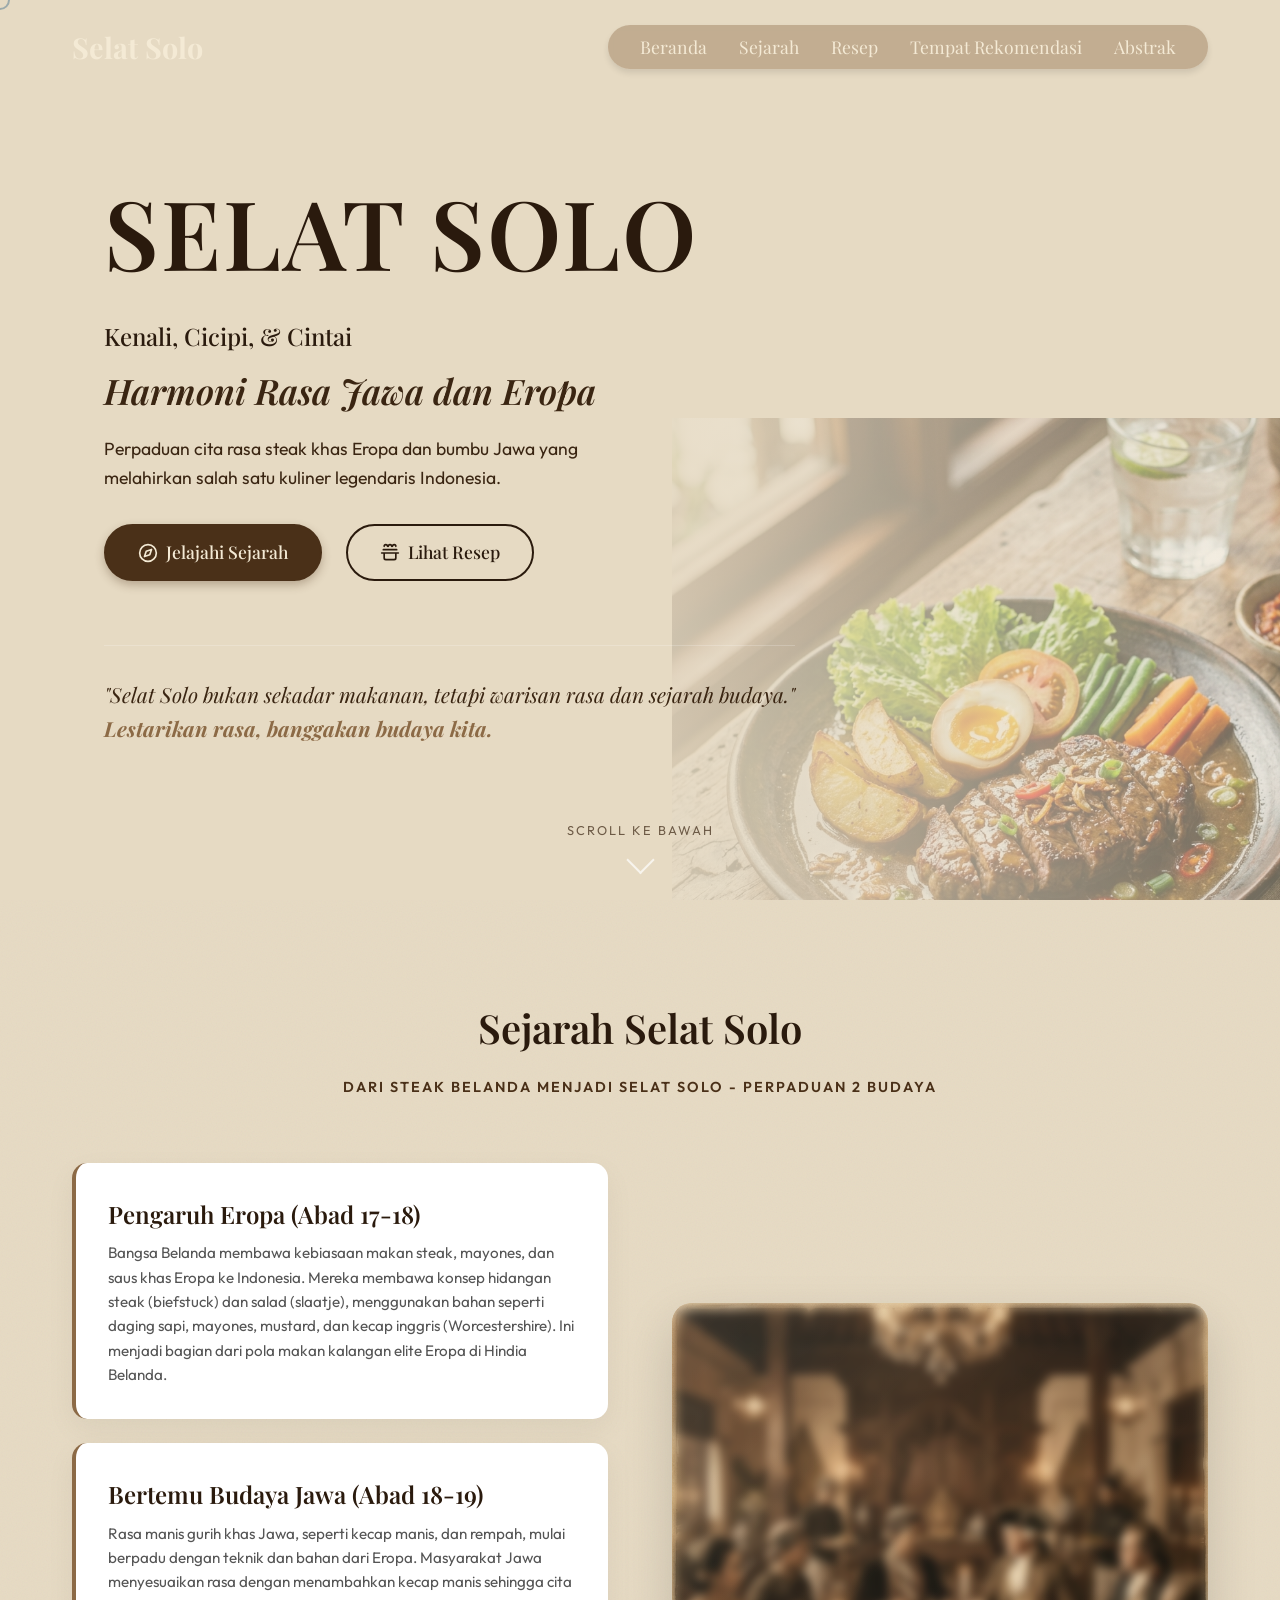
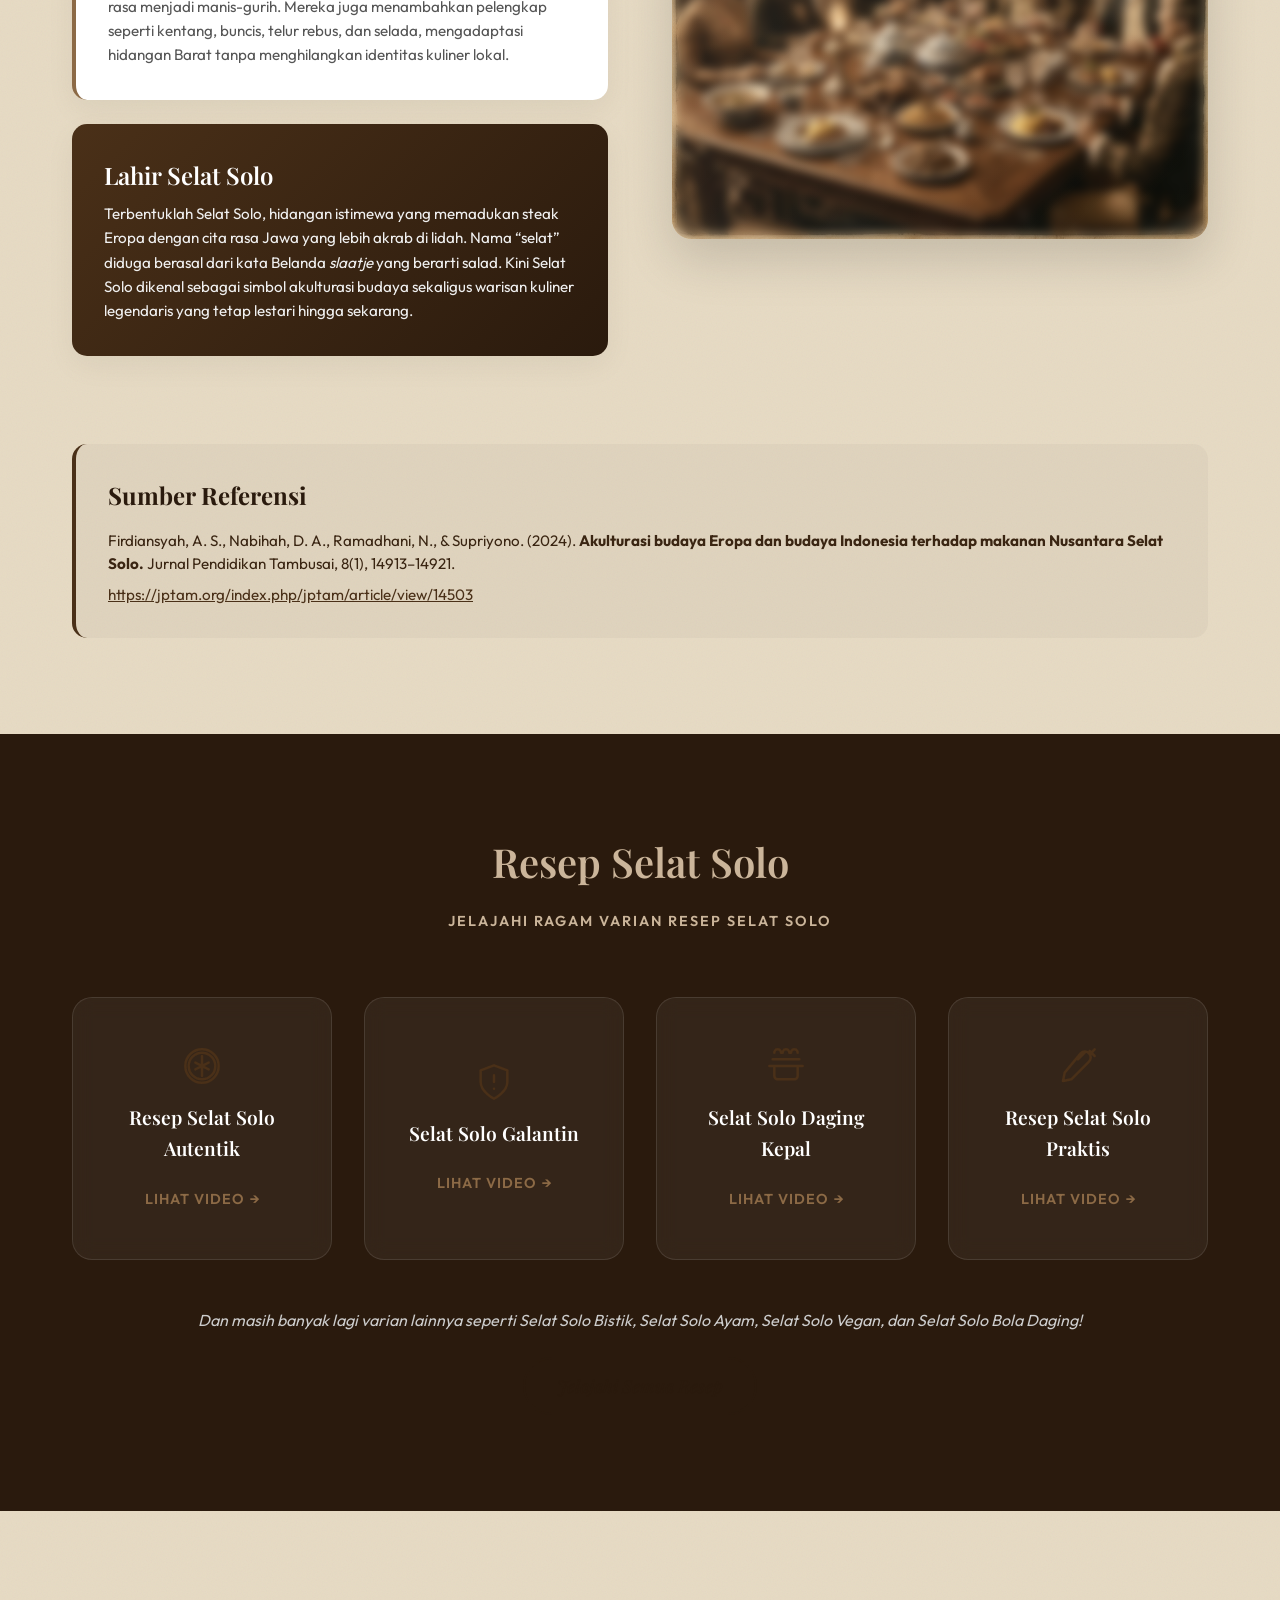
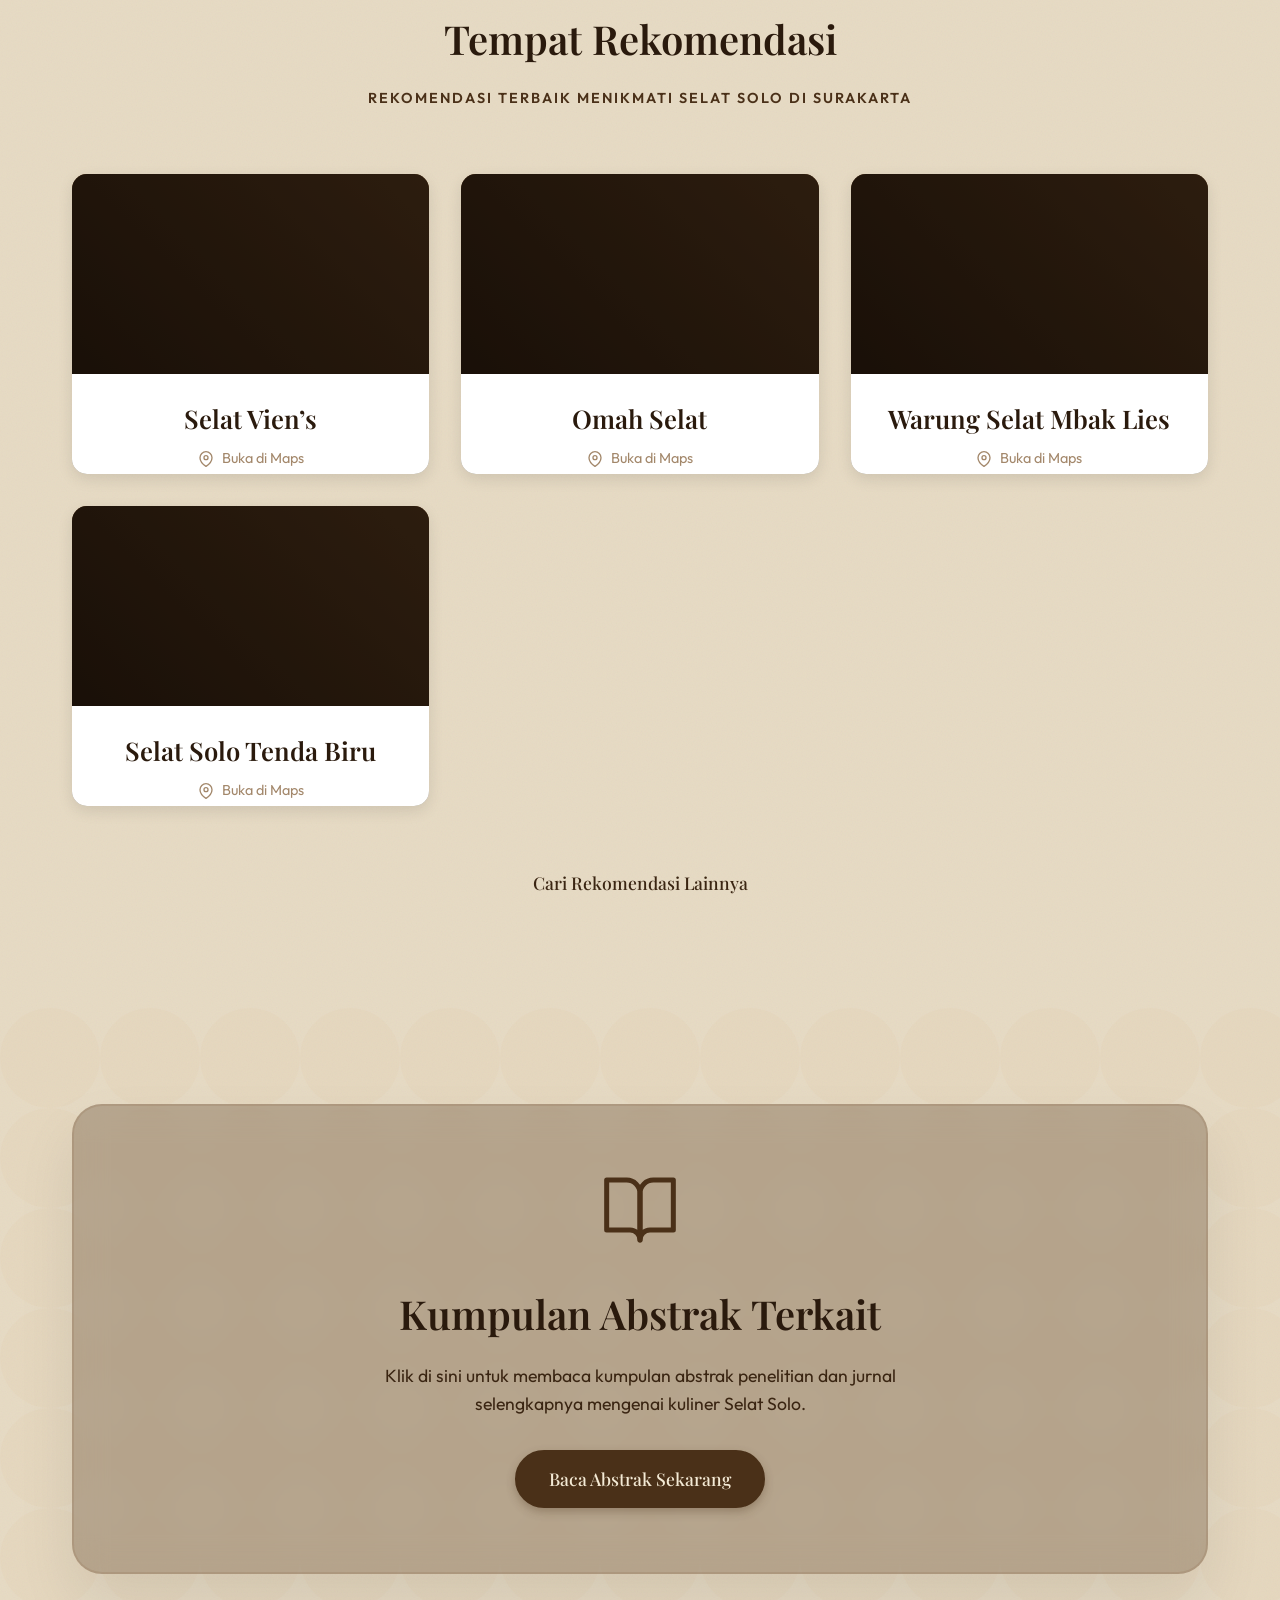
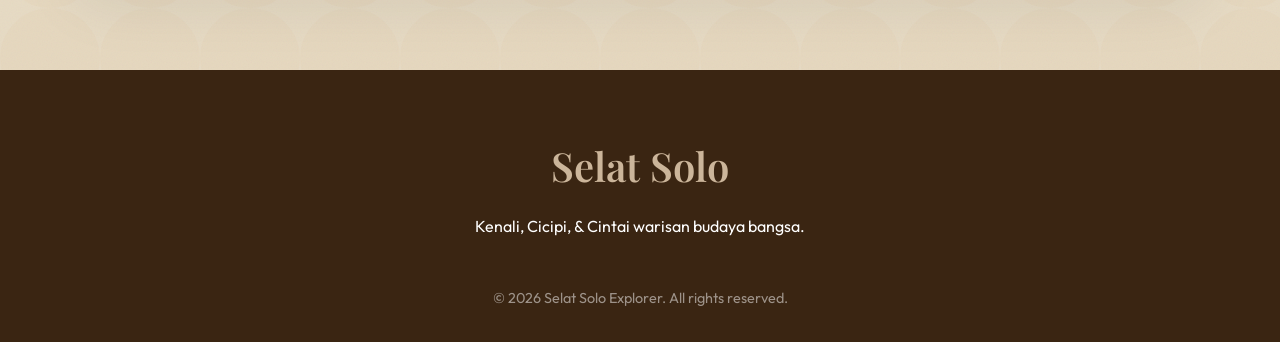
==== commit 47df1d94: "ya ini itu ditambah" ====
--- a/index.html
+++ b/index.html
@@ -45,8 +45,14 @@
                     Perpaduan cita rasa steak khas Eropa dan bumbu Jawa yang melahirkan salah satu kuliner legendaris Indonesia.
                 </p>
                 <div class="cta-buttons">
-                    <a href="#sejarah" class="btn btn-primary">Jelajahi Sejarah</a>
-                    <a href="#resep" class="btn btn-secondary">Lihat Resep</a>
+                    <a href="#sejarah" class="btn btn-primary">
+                        <svg width="20" height="20" viewBox="0 0 24 24" fill="none" stroke="currentColor" stroke-width="2" stroke-linecap="round" stroke-linejoin="round"><circle cx="12" cy="12" r="10"></circle><polygon points="16.24 7.76 14.12 14.12 7.76 16.24 9.88 9.88 16.24 7.76"></polygon></svg>
+                        Jelajahi Sejarah
+                    </a>
+                    <a href="#resep" class="btn btn-secondary">
+                        <svg width="20" height="20" viewBox="0 0 24 24" fill="none" stroke="currentColor" stroke-width="2" stroke-linecap="round" stroke-linejoin="round"><path d="M4 8h16M2 12h20M5 12v6a2 2 0 0 0 2 2h10a2 2 0 0 0 2-2v-6"></path><path d="M10 4s0-2 2-2 2 2 2 2M15 4s0-2 2-2 2 2 2 2M5 4s0-2 2-2 2 2 2 2"></path></svg>
+                        Lihat Resep
+                    </a>
                 </div>
                 <blockquote class="quote fade-in">
                     "Selat Solo bukan sekadar makanan, tetapi warisan rasa dan sejarah budaya."
@@ -112,22 +118,45 @@
 
                 <div class="recipe-grid">
                     <a href="https://vm.tiktok.com/ZS9YMvBm6Jaqd-OPZtd/" target="_blank" class="recipe-card reveal tilt">
-                        <div class="recipe-icon">🥩</div>
+                        <div class="recipe-icon" style="display: flex; justify-content: center; align-items: center; margin-bottom: 1rem;">
+                            <!-- Meat/Steak SVG -->
+                            <svg width="40" height="40" viewBox="0 0 24 24" fill="none" stroke="var(--primary-color)" stroke-width="1.5" stroke-linecap="round" stroke-linejoin="round">
+                                <path d="M12 2C6.48 2 2 6.48 2 12s4.48 10 10 10 10-4.48 10-10S17.52 2 12 2zm0 18c-4.41 0-8-3.59-8-8s3.59-8 8-8 8 3.59 8 8-3.59 8-8 8z"></path>
+                                <path d="M12 6v12M8 10l8 4M8 14l8-4"></path>
+                            </svg>
+                        </div>
                         <h3>Resep Selat Solo Autentik</h3>
                         <span class="btn-text">Lihat Video</span>
                     </a>
                     <a href="https://vt.tiktok.com/ZSxMHstar/" target="_blank" class="recipe-card reveal tilt" style="transition-delay: 0.1s">
-                        <div class="recipe-icon">🥗</div>
+                        <div class="recipe-icon" style="display: flex; justify-content: center; align-items: center; margin-bottom: 1rem;">
+                            <!-- Salad/Vegetable SVG -->
+                            <svg width="40" height="40" viewBox="0 0 24 24" fill="none" stroke="var(--primary-color)" stroke-width="1.5" stroke-linecap="round" stroke-linejoin="round">
+                                <path d="M12 22s8-4 8-10V5l-8-3-8 3v7c0 6 8 10 8 10z"></path>
+                                <path d="M12 8v4M12 16h.01"></path>
+                            </svg>
+                        </div>
                         <h3>Selat Solo Galantin</h3>
                         <span class="btn-text">Lihat Video</span>
                     </a>
                     <a href="https://vt.tiktok.com/ZSxM93RWm/" target="_blank" class="recipe-card reveal tilt" style="transition-delay: 0.2s">
-                        <div class="recipe-icon">🍲</div>
+                        <div class="recipe-icon" style="display: flex; justify-content: center; align-items: center; margin-bottom: 1rem;">
+                            <!-- Pot/Stew SVG -->
+                            <svg width="40" height="40" viewBox="0 0 24 24" fill="none" stroke="var(--primary-color)" stroke-width="1.5" stroke-linecap="round" stroke-linejoin="round">
+                                <path d="M4 8h16M2 12h20M5 12v6a2 2 0 0 0 2 2h10a2 2 0 0 0 2-2v-6"></path>
+                                <path d="M10 4s0-2 2-2 2 2 2 2M15 4s0-2 2-2 2 2 2 2M5 4s0-2 2-2 2 2 2 2"></path>
+                            </svg>
+                        </div>
                         <h3>Selat Solo Daging Kepal</h3>
                         <span class="btn-text">Lihat Video</span>
                     </a>
                     <a href="https://vt.tiktok.com/ZSxMx4hWq/" target="_blank" class="recipe-card reveal tilt" style="transition-delay: 0.3s">
-                        <div class="recipe-icon">🥕</div>
+                        <div class="recipe-icon" style="display: flex; justify-content: center; align-items: center; margin-bottom: 1rem;">
+                            <!-- Carrot/Vegetable SVG -->
+                            <svg width="40" height="40" viewBox="0 0 24 24" fill="none" stroke="var(--primary-color)" stroke-width="1.5" stroke-linecap="round" stroke-linejoin="round">
+                                <path d="M22 2l-3 3M22 6l-3-3M16 4l-4 4M4 16l-1 5 5-1 10.6-10.6a3.5 3.5 0 0 0-5-5L4 16z"></path>
+                            </svg>
+                        </div>
                         <h3>Resep Selat Solo Praktis</h3>
                         <span class="btn-text">Lihat Video</span>
                     </a>
@@ -148,33 +177,56 @@
                     <p>Rekomendasi Terbaik Menikmati Selat Solo di Surakarta</p>
                 </div>
 
-                <div class="recom-cards">
-                    <a href="https://www.google.com/maps?q=place_id:ChIJveqZ-fcWei4RJLt6MDP2Qto" target="_blank" class="recom-card reveal stagger-1">
-                        <div class="recom-bg"></div>
-                        <div class="recom-content">
-                            <h3>Selat Vien’s</h3>
-                            <p>Kunjungi di Google Maps</p>
-                        </div>
-                    </a>
-                    <a href="https://www.google.com/maps?q=place_id:ChIJ4-fKX6kXei4RbOfyhZ81GeY" target="_blank" class="recom-card reveal stagger-2">
-                        <div class="recom-bg recom-2"></div>
-                        <div class="recom-content">
-                            <h3>Omah Selat</h3>
-                            <p>Kunjungi di Google Maps</p>
-                        </div>
-                    </a>
-                    <a href="https://www.google.com/maps?q=place_id:ChIJhcNhCtQVei4R04WExlp_Apc" target="_blank" class="recom-card reveal stagger-3">
-                        <div class="recom-bg recom-3"></div>
-                        <div class="recom-content">
-                            <h3>Warung Selat Mbak Lies</h3>
-                            <p>Kunjungi di Google Maps</p>
-                        </div>
-                    </a>
-                    <a href="https://www.google.com/maps?q=place_id:ChIJHaEF05oWei4RCDwzs3P5MbI" target="_blank" class="recom-card reveal stagger-4">
-                        <div class="recom-bg recom-4"></div>
-                        <div class="recom-content">
-                            <h3>Selat Solo Tenda Biru</h3>
-                            <p>Kunjungi di Google Maps</p>
+                <div class="recom-cards" style="display: grid; grid-template-columns: repeat(auto-fit, minmax(280px, 1fr)); gap: 2rem;">
+                    <a href="https://www.google.com/maps?q=place_id:ChIJveqZ-fcWei4RJLt6MDP2Qto" target="_blank" class="recom-card reveal stagger-1" style="position: relative; border-radius: 15px; overflow: hidden; display: block; box-shadow: 0 5px 15px rgba(0,0,0,0.1); transition: transform 0.3s;" onmouseover="this.style.transform='translateY(-5px)';" onmouseout="this.style.transform='translateY(0)';">
+                        <div class="recom-bg" style="height: 200px; width: 100%; position: relative;">
+                            <iframe src="https://maps.google.com/maps?q=Selat%20Vien's%20Pusat&t=&z=15&ie=UTF8&iwloc=&output=embed" width="100%" height="100%" frameborder="0" style="border:0; pointer-events: none;" allowfullscreen></iframe>
+                        </div>
+                        <div class="recom-content" style="padding: 1.5rem; background: white; text-align: center;">
+                            <h3 style="color: var(--primary-dark); font-family: var(--font-serif); margin-bottom: 0.5rem;">Selat Vien’s</h3>
+                            <p style="color: var(--secondary-color); font-size: 0.9rem; display: flex; align-items: center; justify-content: center; gap: 0.5rem;">
+                                <svg width="16" height="16" viewBox="0 0 24 24" fill="none" stroke="currentColor" stroke-width="2" stroke-linecap="round" stroke-linejoin="round"><path d="M21 10c0 7-9 13-9 13s-9-6-9-13a9 9 0 0 1 18 0z"></path><circle cx="12" cy="10" r="3"></circle></svg>
+                                Buka di Maps
+                            </p>
+                        </div>
+                    </a>
+                    
+                    <a href="https://www.google.com/maps?q=place_id:ChIJ4-fKX6kXei4RbOfyhZ81GeY" target="_blank" class="recom-card reveal stagger-2" style="position: relative; border-radius: 15px; overflow: hidden; display: block; box-shadow: 0 5px 15px rgba(0,0,0,0.1); transition: transform 0.3s;" onmouseover="this.style.transform='translateY(-5px)';" onmouseout="this.style.transform='translateY(0)';">
+                        <div class="recom-bg" style="height: 200px; width: 100%; position: relative;">
+                            <iframe src="https://maps.google.com/maps?q=Omah%20Selat%20Solo&t=&z=15&ie=UTF8&iwloc=&output=embed" width="100%" height="100%" frameborder="0" style="border:0; pointer-events: none;" allowfullscreen></iframe>
+                        </div>
+                        <div class="recom-content" style="padding: 1.5rem; background: white; text-align: center;">
+                            <h3 style="color: var(--primary-dark); font-family: var(--font-serif); margin-bottom: 0.5rem;">Omah Selat</h3>
+                            <p style="color: var(--secondary-color); font-size: 0.9rem; display: flex; align-items: center; justify-content: center; gap: 0.5rem;">
+                                <svg width="16" height="16" viewBox="0 0 24 24" fill="none" stroke="currentColor" stroke-width="2" stroke-linecap="round" stroke-linejoin="round"><path d="M21 10c0 7-9 13-9 13s-9-6-9-13a9 9 0 0 1 18 0z"></path><circle cx="12" cy="10" r="3"></circle></svg>
+                                Buka di Maps
+                            </p>
+                        </div>
+                    </a>
+                    
+                    <a href="https://www.google.com/maps?q=place_id:ChIJhcNhCtQVei4R04WExlp_Apc" target="_blank" class="recom-card reveal stagger-3" style="position: relative; border-radius: 15px; overflow: hidden; display: block; box-shadow: 0 5px 15px rgba(0,0,0,0.1); transition: transform 0.3s;" onmouseover="this.style.transform='translateY(-5px)';" onmouseout="this.style.transform='translateY(0)';">
+                        <div class="recom-bg" style="height: 200px; width: 100%; position: relative;">
+                            <iframe src="https://maps.google.com/maps?q=Warung%20Selat%20Mbak%20Lies&t=&z=15&ie=UTF8&iwloc=&output=embed" width="100%" height="100%" frameborder="0" style="border:0; pointer-events: none;" allowfullscreen></iframe>
+                        </div>
+                        <div class="recom-content" style="padding: 1.5rem; background: white; text-align: center;">
+                            <h3 style="color: var(--primary-dark); font-family: var(--font-serif); margin-bottom: 0.5rem;">Warung Selat Mbak Lies</h3>
+                            <p style="color: var(--secondary-color); font-size: 0.9rem; display: flex; align-items: center; justify-content: center; gap: 0.5rem;">
+                                <svg width="16" height="16" viewBox="0 0 24 24" fill="none" stroke="currentColor" stroke-width="2" stroke-linecap="round" stroke-linejoin="round"><path d="M21 10c0 7-9 13-9 13s-9-6-9-13a9 9 0 0 1 18 0z"></path><circle cx="12" cy="10" r="3"></circle></svg>
+                                Buka di Maps
+                            </p>
+                        </div>
+                    </a>
+                    
+                    <a href="https://www.google.com/maps?q=place_id:ChIJHaEF05oWei4RCDwzs3P5MbI" target="_blank" class="recom-card reveal stagger-4" style="position: relative; border-radius: 15px; overflow: hidden; display: block; box-shadow: 0 5px 15px rgba(0,0,0,0.1); transition: transform 0.3s;" onmouseover="this.style.transform='translateY(-5px)';" onmouseout="this.style.transform='translateY(0)';">
+                        <div class="recom-bg" style="height: 200px; width: 100%; position: relative;">
+                            <iframe src="https://maps.google.com/maps?q=Selat%20Solo%20Tenda%20Biru&t=&z=15&ie=UTF8&iwloc=&output=embed" width="100%" height="100%" frameborder="0" style="border:0; pointer-events: none;" allowfullscreen></iframe>
+                        </div>
+                        <div class="recom-content" style="padding: 1.5rem; background: white; text-align: center;">
+                            <h3 style="color: var(--primary-dark); font-family: var(--font-serif); margin-bottom: 0.5rem;">Selat Solo Tenda Biru</h3>
+                            <p style="color: var(--secondary-color); font-size: 0.9rem; display: flex; align-items: center; justify-content: center; gap: 0.5rem;">
+                                <svg width="16" height="16" viewBox="0 0 24 24" fill="none" stroke="currentColor" stroke-width="2" stroke-linecap="round" stroke-linejoin="round"><path d="M21 10c0 7-9 13-9 13s-9-6-9-13a9 9 0 0 1 18 0z"></path><circle cx="12" cy="10" r="3"></circle></svg>
+                                Buka di Maps
+                            </p>
                         </div>
                     </a>
                 </div>
@@ -186,14 +238,26 @@
         </section>
 
         <!-- Abstract Section -->
-        <section id="abstrak" class="section abstract" style="text-align: center; padding: 4rem 0;">
-            <div class="container" style="display: flex; flex-direction: column; align-items: center; justify-content: center;">
-                <img src="images/selat_solo_hero_1783060749860.png" alt="Selat Solo Plate" style="max-width: 400px; margin-bottom: 2rem; filter: drop-shadow(0 10px 15px rgba(0,0,0,0.2));">
-                <div class="abstract-card" style="background: white; border-radius: 30px; padding: 1.5rem 3rem; box-shadow: 0 5px 15px rgba(0,0,0,0.1); display: inline-block;">
-                    <h2 style="font-family: var(--font-serif); font-size: 2rem; color: var(--text-dark); margin: 0; font-weight: 500;">
-                        Kumpulan Abstrak<br>Terkait <span style="font-weight: 700;">Selat Solo</span>
-                    </h2>
-                </div>
+        <section id="abstrak" class="section abstract" style="text-align: center; padding: 6rem 0;">
+            <div class="container">
+                <a href="https://drive.google.com/file/d/1L-oakiqchXMdupYVbYcgyyoKM3ks-gNw/view" target="_blank" class="abstract-card-link" style="display: block; text-decoration: none;">
+                    <div class="glass-panel reveal" style="padding: 4rem 2rem; border-radius: 30px; transition: transform 0.3s ease, box-shadow 0.3s ease; border: 2px solid rgba(140, 106, 70, 0.2); cursor: pointer;" onmouseover="this.style.transform='translateY(-10px)'; this.style.boxShadow='0 15px 30px rgba(74,48,24,0.15)';" onmouseout="this.style.transform='translateY(0)'; this.style.boxShadow='0 5px 15px rgba(0,0,0,0.05)';">
+                        
+                        <!-- Simple Book Illustration SVG -->
+                        <svg width="80" height="80" viewBox="0 0 24 24" fill="none" stroke="var(--primary-color)" stroke-width="1.5" stroke-linecap="round" stroke-linejoin="round" style="margin-bottom: 1.5rem;">
+                            <path d="M2 3h6a4 4 0 0 1 4 4v14a3 3 0 0 0-3-3H2z"></path>
+                            <path d="M22 3h-6a4 4 0 0 0-4 4v14a3 3 0 0 1 3-3h7z"></path>
+                        </svg>
+
+                        <h2 style="font-family: var(--font-serif); font-size: 2.5rem; color: var(--primary-dark); margin-bottom: 1rem;">
+                            Kumpulan Abstrak Terkait
+                        </h2>
+                        <p style="color: var(--text-dark); font-size: 1.1rem; max-width: 600px; margin: 0 auto; margin-bottom: 2rem;">
+                            Klik di sini untuk membaca kumpulan abstrak penelitian dan jurnal selengkapnya mengenai kuliner Selat Solo.
+                        </p>
+                        <span class="btn btn-primary">Baca Abstrak Sekarang</span>
+                    </div>
+                </a>
             </div>
         </section>
     </main>
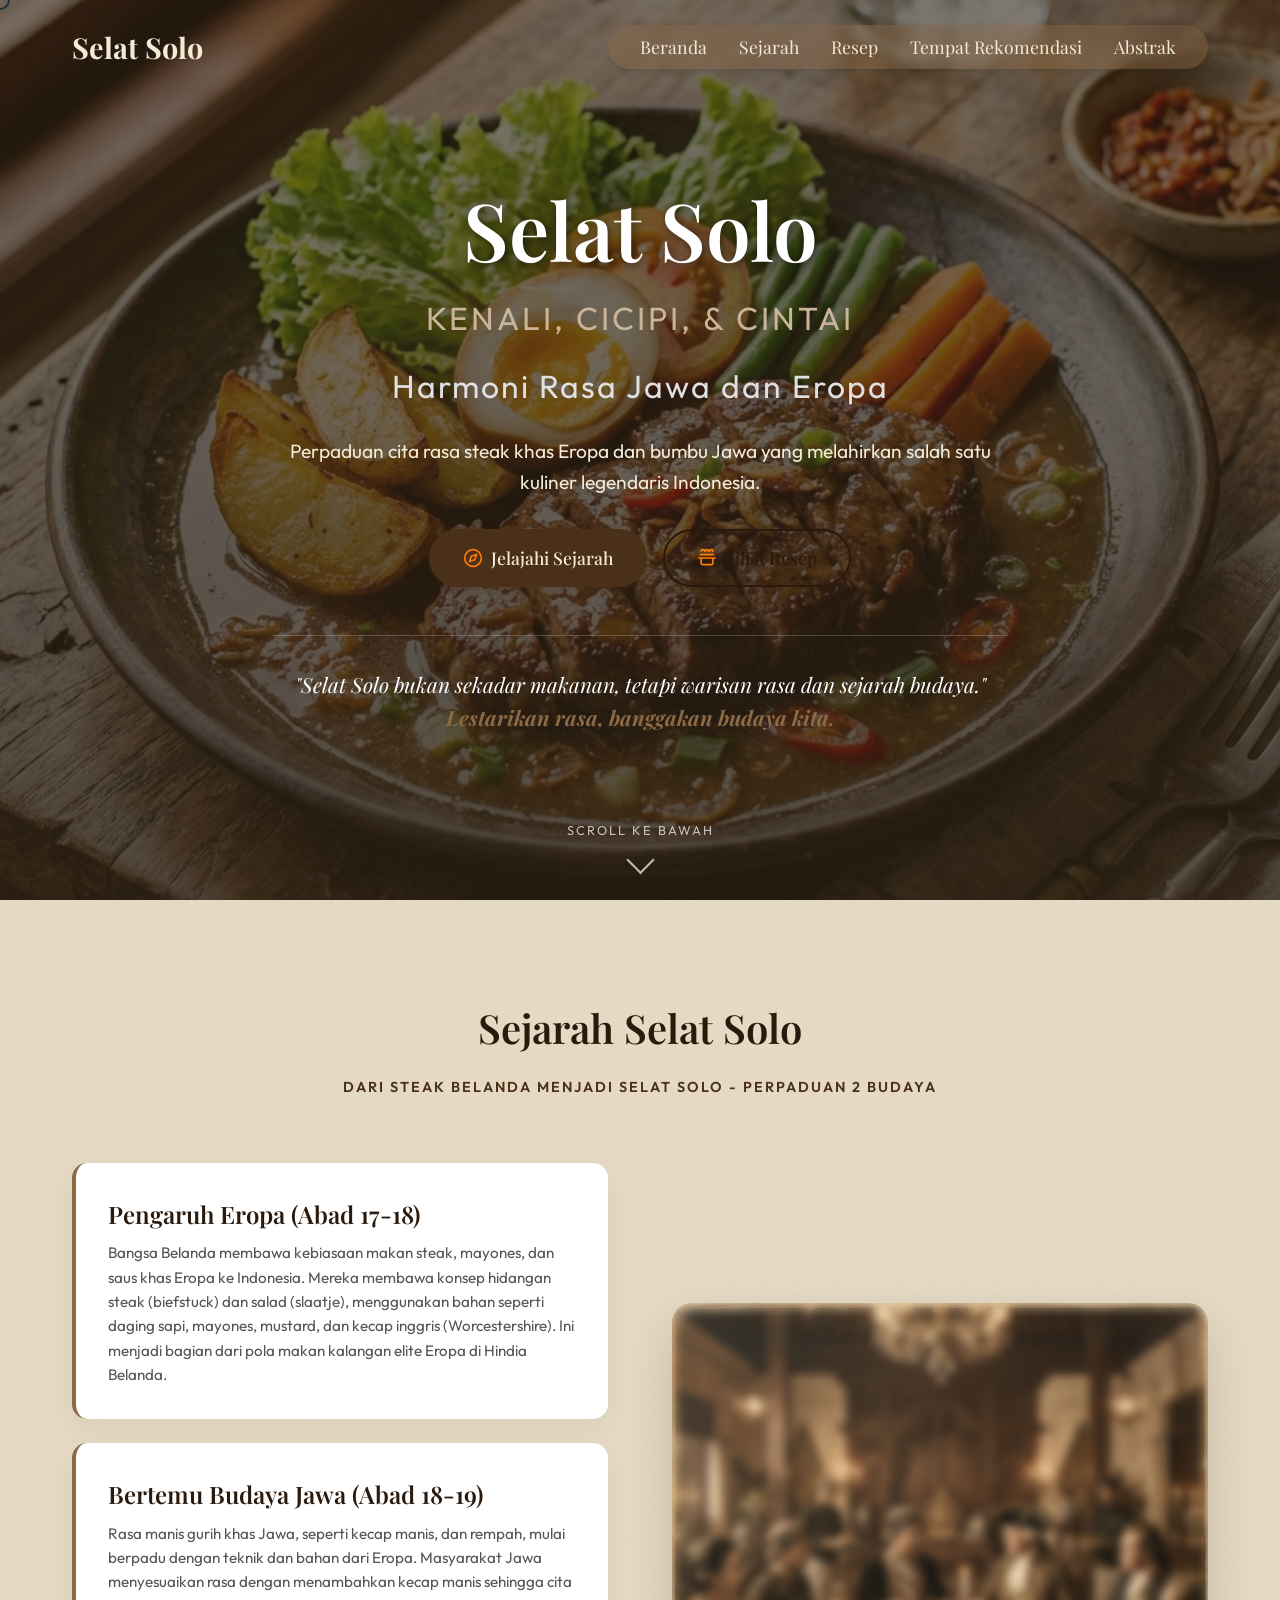
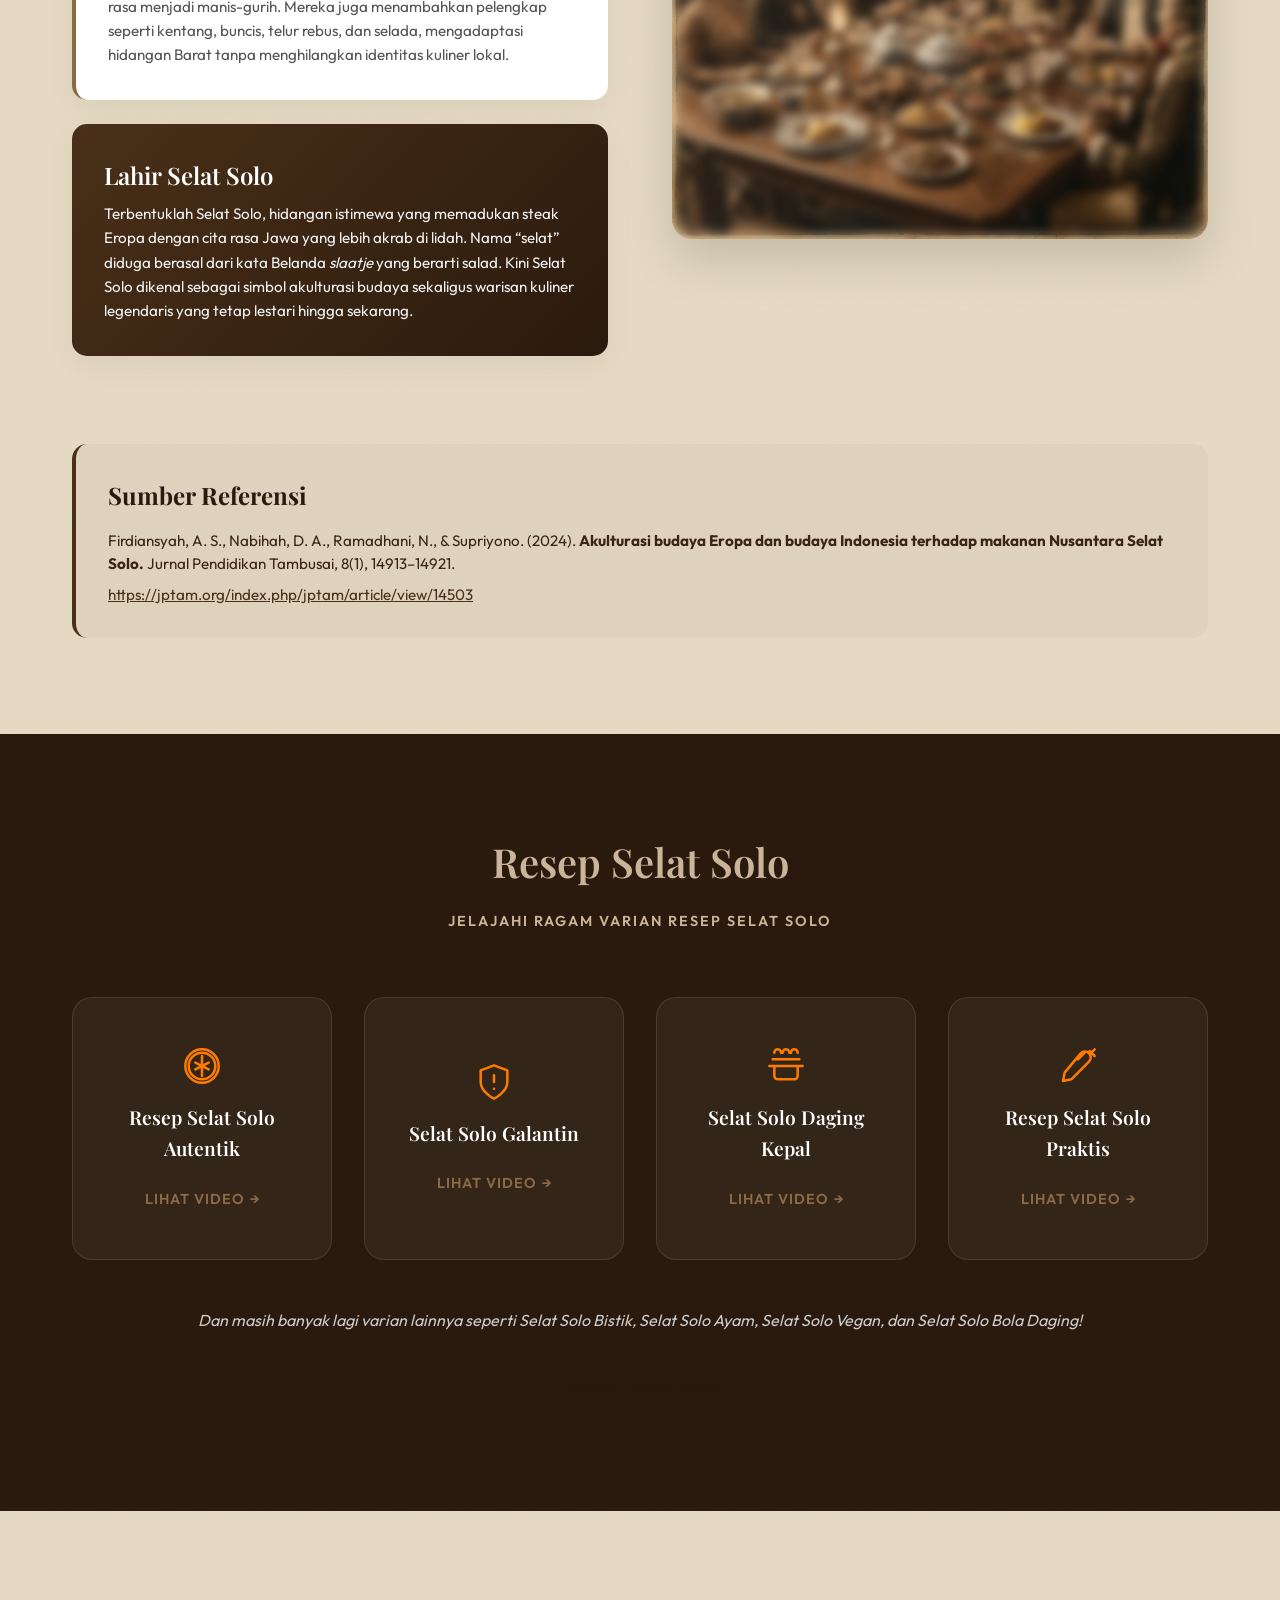
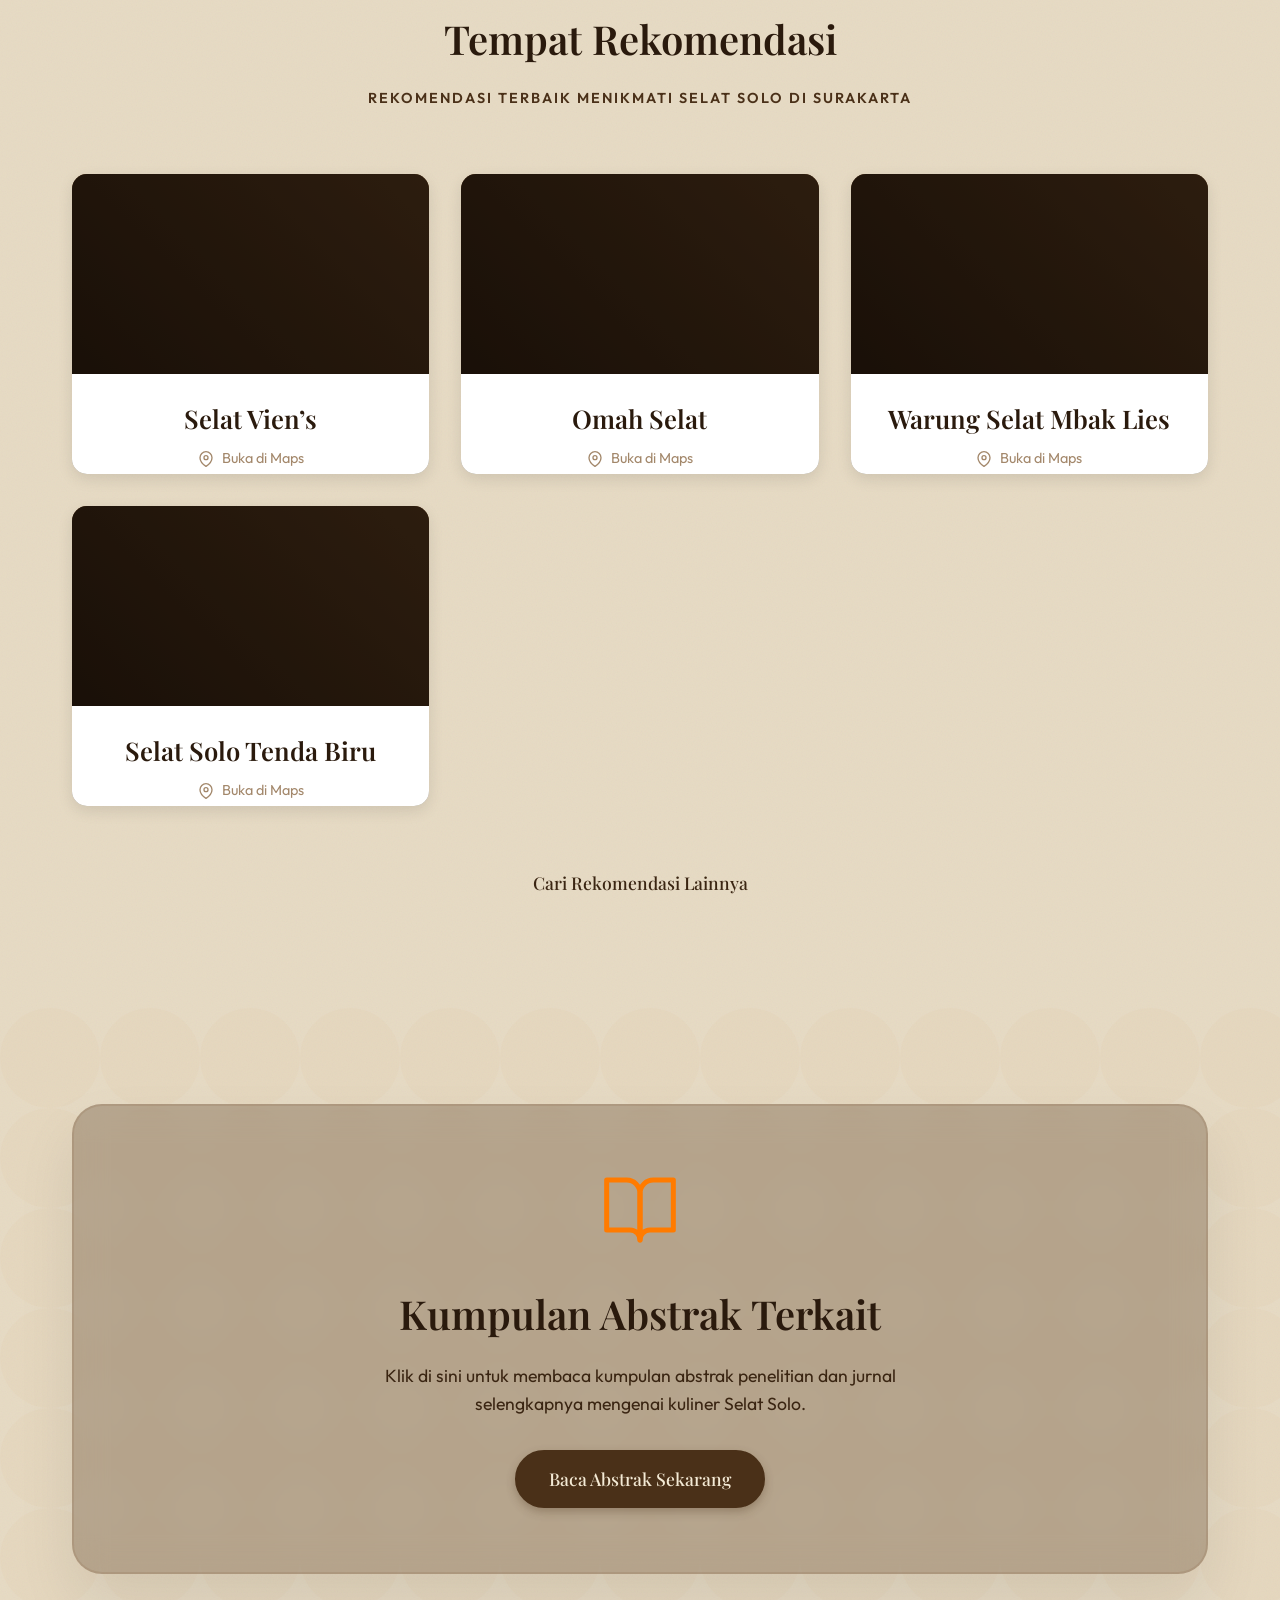
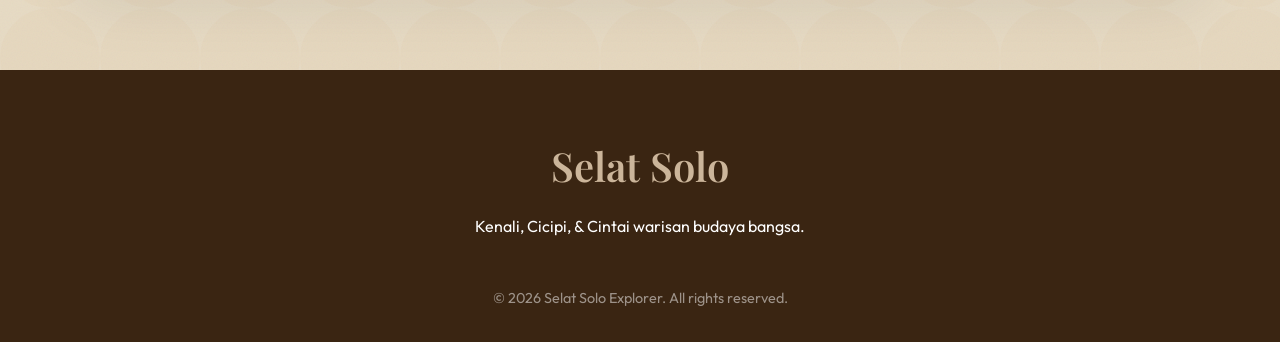
==== commit cf5724b2: "ya" ====
--- a/index.html
+++ b/index.html
@@ -46,11 +46,11 @@
                 </p>
                 <div class="cta-buttons">
                     <a href="#sejarah" class="btn btn-primary">
-                        <svg width="20" height="20" viewBox="0 0 24 24" fill="none" stroke="currentColor" stroke-width="2" stroke-linecap="round" stroke-linejoin="round"><circle cx="12" cy="12" r="10"></circle><polygon points="16.24 7.76 14.12 14.12 7.76 16.24 9.88 9.88 16.24 7.76"></polygon></svg>
+                        <svg width="20" height="20" viewBox="0 0 24 24" fill="none" stroke="#ff7b00" stroke-width="2" stroke-linecap="round" stroke-linejoin="round"><circle cx="12" cy="12" r="10"></circle><polygon points="16.24 7.76 14.12 14.12 7.76 16.24 9.88 9.88 16.24 7.76"></polygon></svg>
                         Jelajahi Sejarah
                     </a>
                     <a href="#resep" class="btn btn-secondary">
-                        <svg width="20" height="20" viewBox="0 0 24 24" fill="none" stroke="currentColor" stroke-width="2" stroke-linecap="round" stroke-linejoin="round"><path d="M4 8h16M2 12h20M5 12v6a2 2 0 0 0 2 2h10a2 2 0 0 0 2-2v-6"></path><path d="M10 4s0-2 2-2 2 2 2 2M15 4s0-2 2-2 2 2 2 2M5 4s0-2 2-2 2 2 2 2"></path></svg>
+                        <svg width="20" height="20" viewBox="0 0 24 24" fill="none" stroke="#ff7b00" stroke-width="2" stroke-linecap="round" stroke-linejoin="round"><path d="M4 8h16M2 12h20M5 12v6a2 2 0 0 0 2 2h10a2 2 0 0 0 2-2v-6"></path><path d="M10 4s0-2 2-2 2 2 2 2M15 4s0-2 2-2 2 2 2 2M5 4s0-2 2-2 2 2 2 2"></path></svg>
                         Lihat Resep
                     </a>
                 </div>
@@ -120,7 +120,7 @@
                     <a href="https://vm.tiktok.com/ZS9YMvBm6Jaqd-OPZtd/" target="_blank" class="recipe-card reveal tilt">
                         <div class="recipe-icon" style="display: flex; justify-content: center; align-items: center; margin-bottom: 1rem;">
                             <!-- Meat/Steak SVG -->
-                            <svg width="40" height="40" viewBox="0 0 24 24" fill="none" stroke="var(--primary-color)" stroke-width="1.5" stroke-linecap="round" stroke-linejoin="round">
+                            <svg width="40" height="40" viewBox="0 0 24 24" fill="none" stroke="#ff7b00" stroke-width="1.5" stroke-linecap="round" stroke-linejoin="round">
                                 <path d="M12 2C6.48 2 2 6.48 2 12s4.48 10 10 10 10-4.48 10-10S17.52 2 12 2zm0 18c-4.41 0-8-3.59-8-8s3.59-8 8-8 8 3.59 8 8-3.59 8-8 8z"></path>
                                 <path d="M12 6v12M8 10l8 4M8 14l8-4"></path>
                             </svg>
@@ -131,7 +131,7 @@
                     <a href="https://vt.tiktok.com/ZSxMHstar/" target="_blank" class="recipe-card reveal tilt" style="transition-delay: 0.1s">
                         <div class="recipe-icon" style="display: flex; justify-content: center; align-items: center; margin-bottom: 1rem;">
                             <!-- Salad/Vegetable SVG -->
-                            <svg width="40" height="40" viewBox="0 0 24 24" fill="none" stroke="var(--primary-color)" stroke-width="1.5" stroke-linecap="round" stroke-linejoin="round">
+                            <svg width="40" height="40" viewBox="0 0 24 24" fill="none" stroke="#ff7b00" stroke-width="1.5" stroke-linecap="round" stroke-linejoin="round">
                                 <path d="M12 22s8-4 8-10V5l-8-3-8 3v7c0 6 8 10 8 10z"></path>
                                 <path d="M12 8v4M12 16h.01"></path>
                             </svg>
@@ -142,7 +142,7 @@
                     <a href="https://vt.tiktok.com/ZSxM93RWm/" target="_blank" class="recipe-card reveal tilt" style="transition-delay: 0.2s">
                         <div class="recipe-icon" style="display: flex; justify-content: center; align-items: center; margin-bottom: 1rem;">
                             <!-- Pot/Stew SVG -->
-                            <svg width="40" height="40" viewBox="0 0 24 24" fill="none" stroke="var(--primary-color)" stroke-width="1.5" stroke-linecap="round" stroke-linejoin="round">
+                            <svg width="40" height="40" viewBox="0 0 24 24" fill="none" stroke="#ff7b00" stroke-width="1.5" stroke-linecap="round" stroke-linejoin="round">
                                 <path d="M4 8h16M2 12h20M5 12v6a2 2 0 0 0 2 2h10a2 2 0 0 0 2-2v-6"></path>
                                 <path d="M10 4s0-2 2-2 2 2 2 2M15 4s0-2 2-2 2 2 2 2M5 4s0-2 2-2 2 2 2 2"></path>
                             </svg>
@@ -153,7 +153,7 @@
                     <a href="https://vt.tiktok.com/ZSxMx4hWq/" target="_blank" class="recipe-card reveal tilt" style="transition-delay: 0.3s">
                         <div class="recipe-icon" style="display: flex; justify-content: center; align-items: center; margin-bottom: 1rem;">
                             <!-- Carrot/Vegetable SVG -->
-                            <svg width="40" height="40" viewBox="0 0 24 24" fill="none" stroke="var(--primary-color)" stroke-width="1.5" stroke-linecap="round" stroke-linejoin="round">
+                            <svg width="40" height="40" viewBox="0 0 24 24" fill="none" stroke="#ff7b00" stroke-width="1.5" stroke-linecap="round" stroke-linejoin="round">
                                 <path d="M22 2l-3 3M22 6l-3-3M16 4l-4 4M4 16l-1 5 5-1 10.6-10.6a3.5 3.5 0 0 0-5-5L4 16z"></path>
                             </svg>
                         </div>
@@ -244,7 +244,7 @@
                     <div class="glass-panel reveal" style="padding: 4rem 2rem; border-radius: 30px; transition: transform 0.3s ease, box-shadow 0.3s ease; border: 2px solid rgba(140, 106, 70, 0.2); cursor: pointer;" onmouseover="this.style.transform='translateY(-10px)'; this.style.boxShadow='0 15px 30px rgba(74,48,24,0.15)';" onmouseout="this.style.transform='translateY(0)'; this.style.boxShadow='0 5px 15px rgba(0,0,0,0.05)';">
                         
                         <!-- Simple Book Illustration SVG -->
-                        <svg width="80" height="80" viewBox="0 0 24 24" fill="none" stroke="var(--primary-color)" stroke-width="1.5" stroke-linecap="round" stroke-linejoin="round" style="margin-bottom: 1.5rem;">
+                        <svg width="80" height="80" viewBox="0 0 24 24" fill="none" stroke="#ff7b00" stroke-width="1.5" stroke-linecap="round" stroke-linejoin="round" style="margin-bottom: 1.5rem;">
                             <path d="M2 3h6a4 4 0 0 1 4 4v14a3 3 0 0 0-3-3H2z"></path>
                             <path d="M22 3h-6a4 4 0 0 0-4 4v14a3 3 0 0 1 3-3h7z"></path>
                         </svg>
--- a/styles.css
+++ b/styles.css
@@ -219,67 +219,63 @@
     align-items: center;
     justify-content: center;
     overflow: hidden;
-    color: var(--text-dark);
-    text-align: left;
+    color: var(--white);
+    text-align: center;
 }
 .hero-bg {
     position: absolute;
     top: 0; left: 0; width: 100%; height: 100%;
     z-index: -1;
-    background-color: var(--bg-color);
 }
 .hero-bg img {
-    width: 50%;
-    height: auto;
-    position: absolute;
-    right: -5%;
-    top: 50%;
-    transform: translateY(-50%);
-    object-fit: contain;
-    opacity: 0.9;
+    width: 100%;
+    height: 100%;
+    object-fit: cover;
+    transform: scale(1.1);
 }
 .hero-overlay {
     position: absolute;
     top: 0; left: 0; width: 100%; height: 100%;
-    background: linear-gradient(to right, rgba(230,218,195,1) 40%, rgba(230,218,195,0.4) 100%);
+    background: linear-gradient(to bottom, rgba(44,33,20,0.6), rgba(44,33,20,0.8));
 }
 .hero-content {
-    max-width: 1200px;
-    width: 100%;
-    padding: 0 4rem;
+    max-width: 800px;
+    padding: 0 2rem;
     z-index: 1;
-    display: flex;
-    flex-direction: column;
-    align-items: flex-start;
+}
+.hero .title {
+    font-size: 5rem;
+    color: var(--white);
+    margin-bottom: 0;
+    text-shadow: 2px 2px 10px rgba(0,0,0,0.5);
 }
 .hero .subtitle {
-    font-size: 1.5rem;
-    font-weight: 500;
-    margin-bottom: 0.5rem;
-    color: var(--primary-dark);
-}
-.hero .title {
-    font-size: 6rem;
-    color: var(--primary-dark);
-    margin-bottom: 0.5rem;
+    font-family: var(--font-main);
+    font-size: 2rem;
+    color: var(--accent-color);
+    font-weight: 400;
+    margin-bottom: 1rem;
+    letter-spacing: 3px;
     text-transform: uppercase;
+}
+.hero .tagline {
+    font-size: 2rem;
+    font-family: var(--font-main);
+    font-weight: 400;
     letter-spacing: 2px;
-}
-.hero .tagline {
-    font-size: 2.2rem;
-    font-style: italic;
-    color: var(--text-dark);
-    margin-bottom: 1rem;
+    margin-bottom: 1.5rem;
+    color: #e0e0e0;
 }
 .hero .description {
-    max-width: 500px;
-    font-size: 1.1rem;
+    font-size: 1.2rem;
     margin-bottom: 2rem;
+    color: var(--text-light);
 }
 .cta-buttons {
     display: flex;
-    gap: 1.5rem;
-    margin-bottom: 4rem;
+    gap: 1rem;
+    justify-content: center;
+    margin-bottom: 3rem;
 }
 .quote {
     font-family: var(--font-serif);
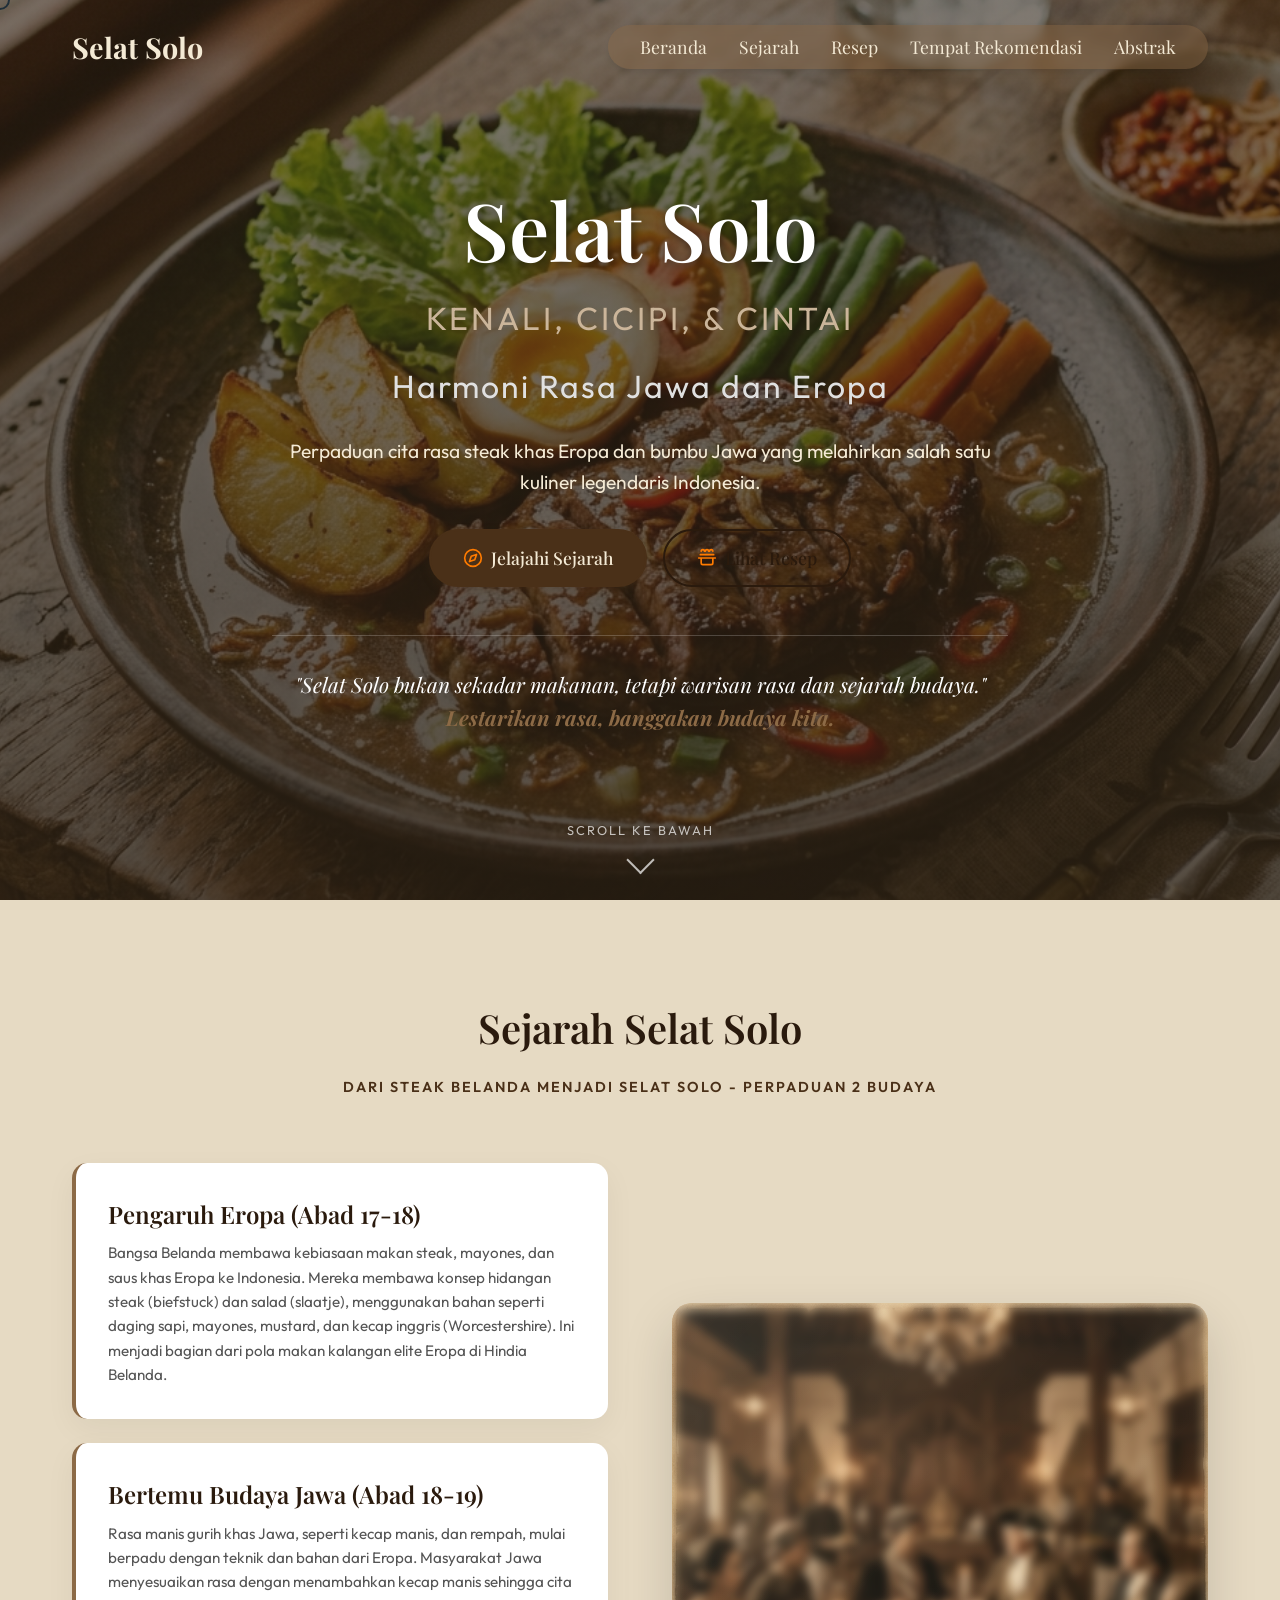
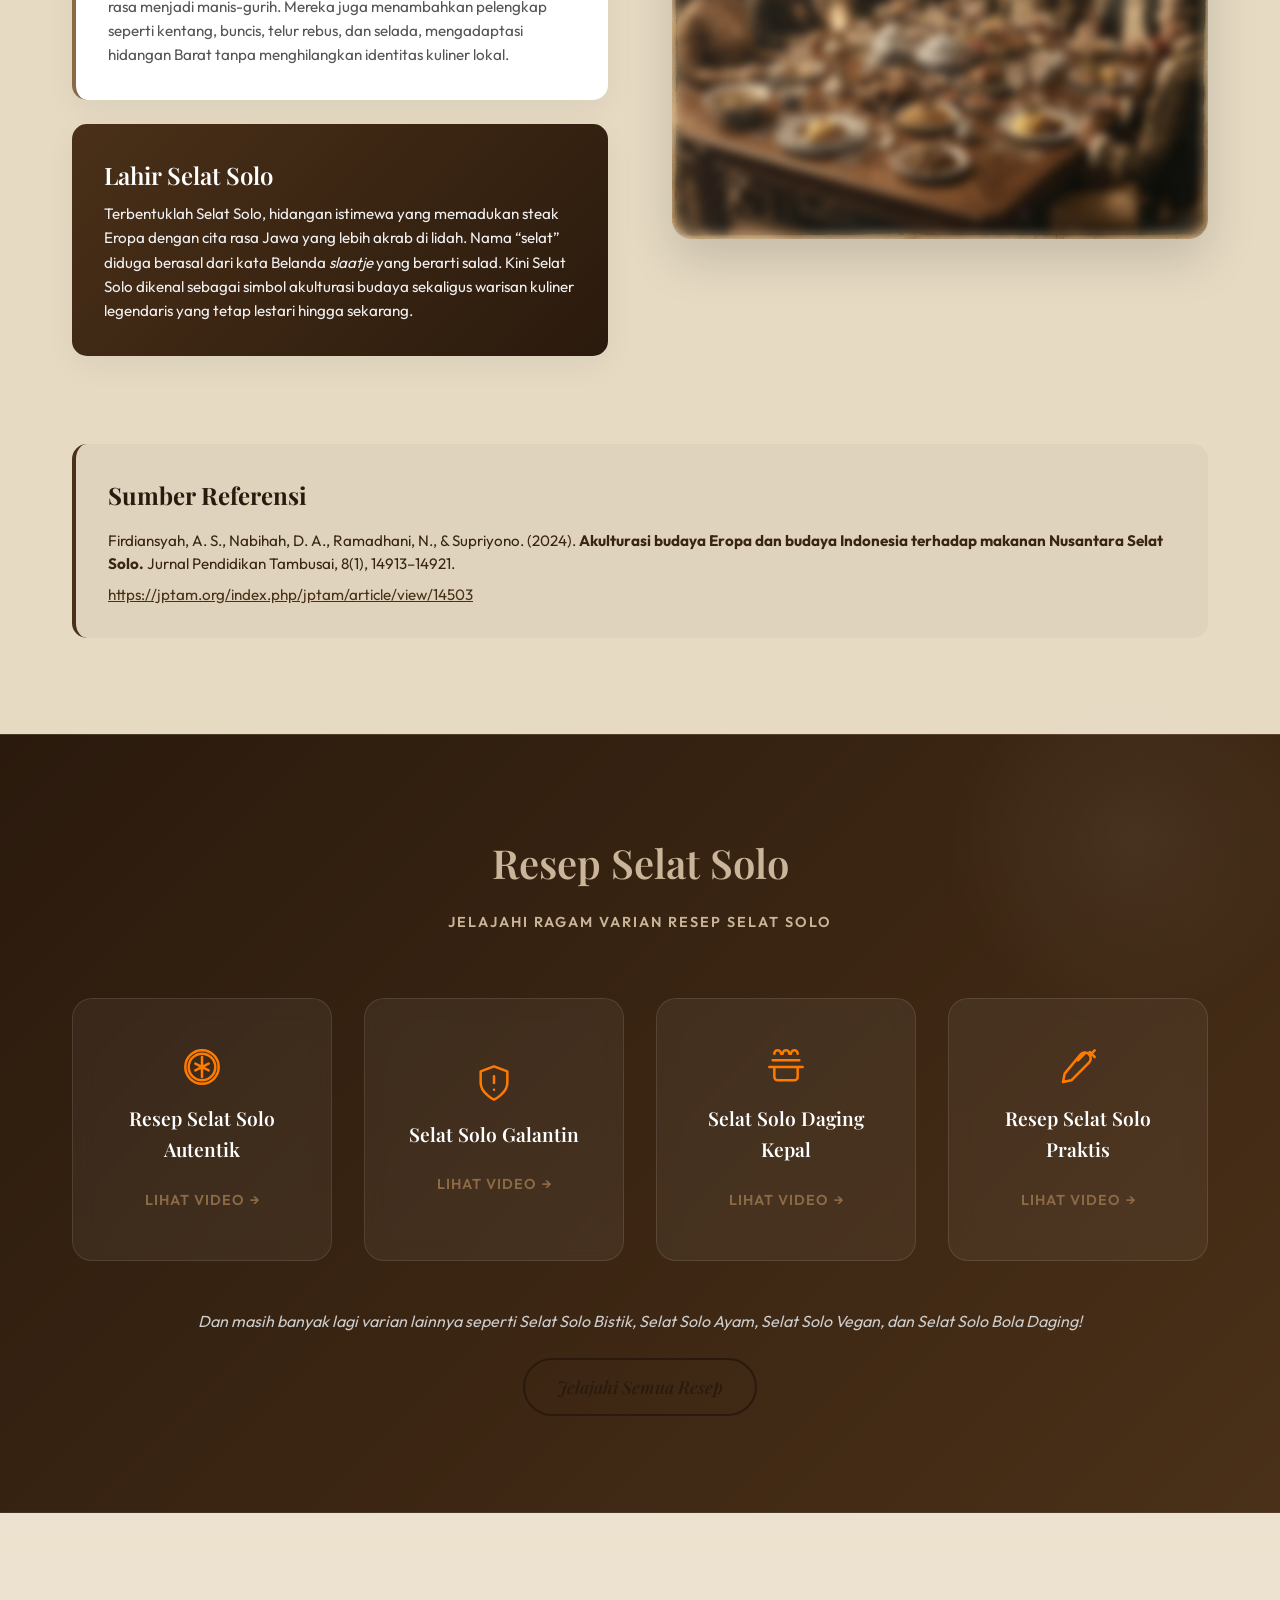
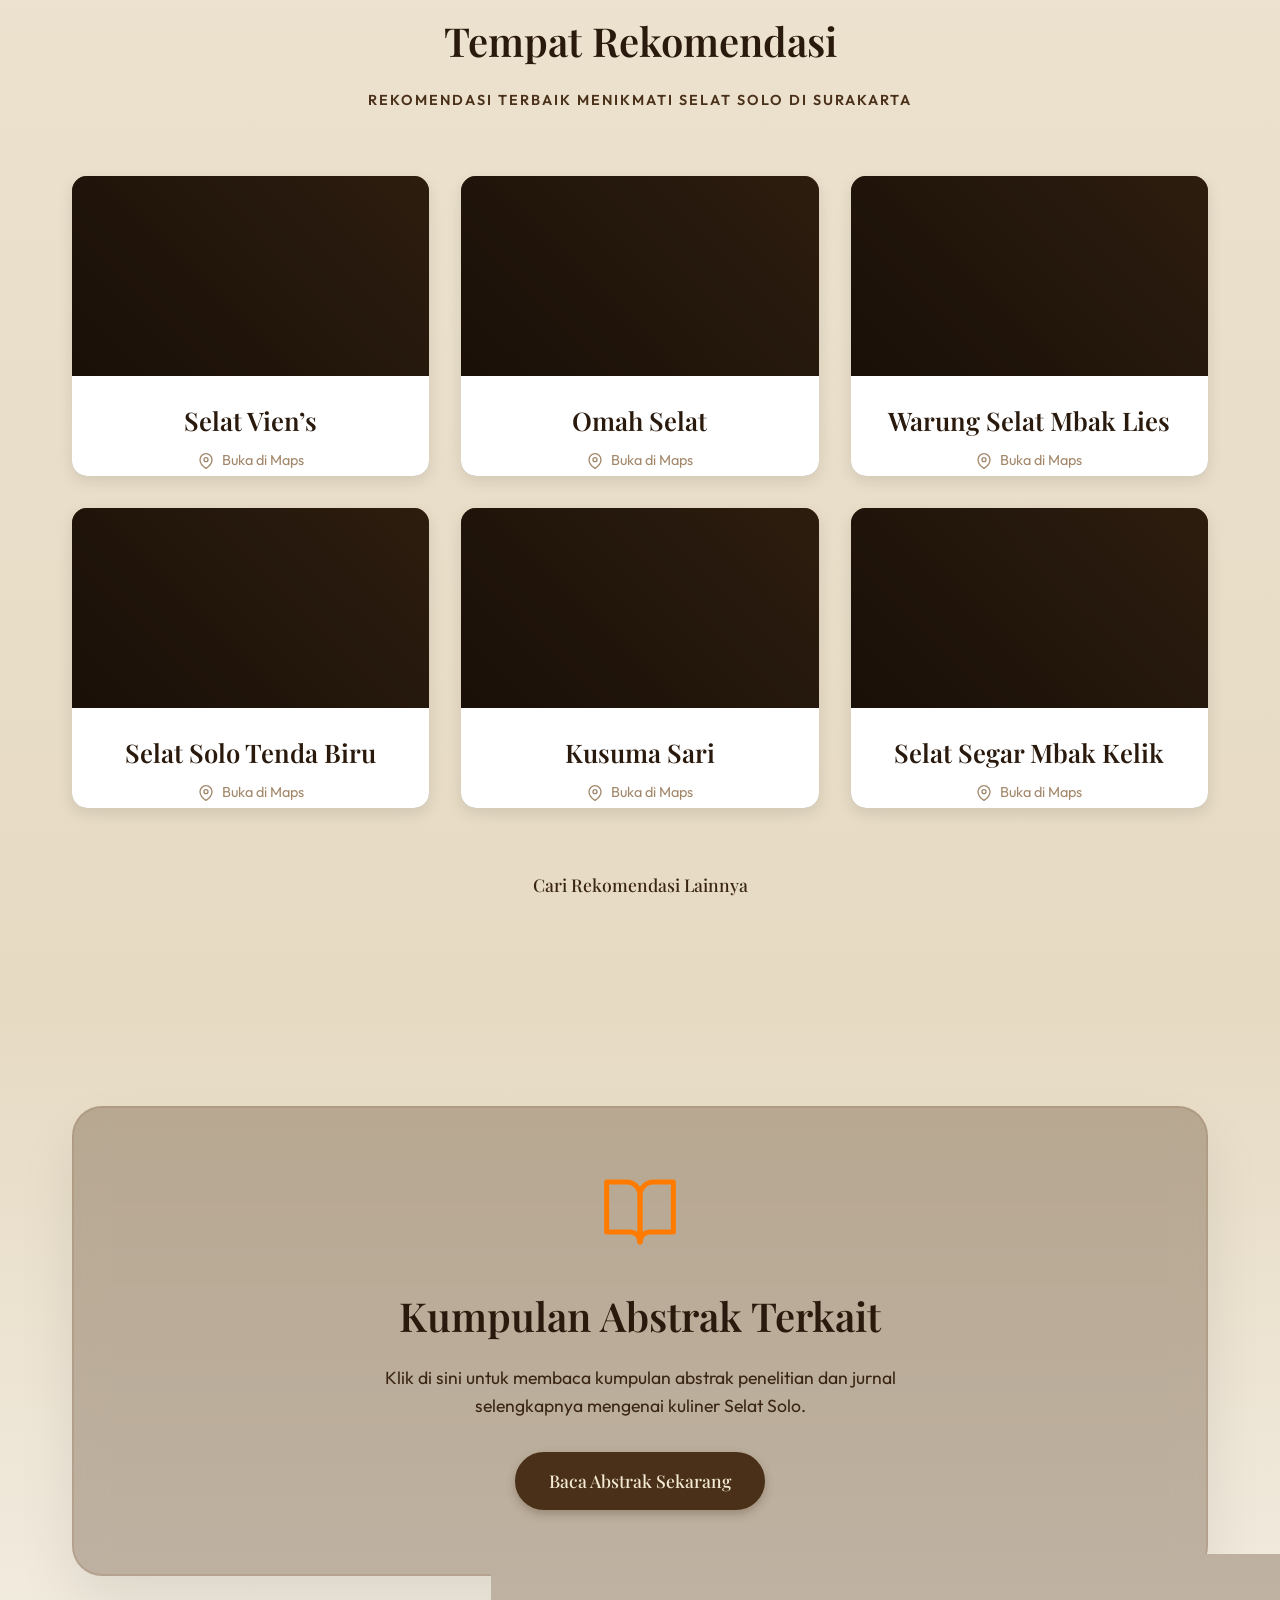
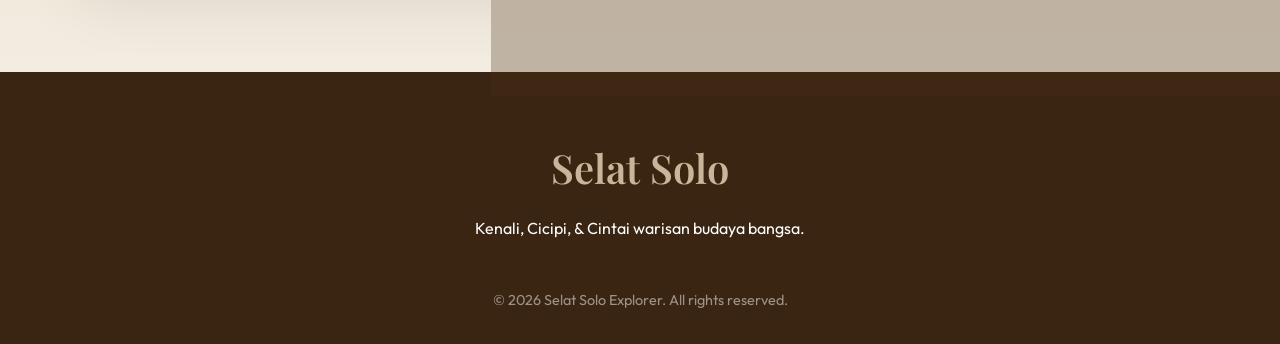
==== commit b2470f98: "memperbaiki content yang kurang" ====
--- a/index.html
+++ b/index.html
@@ -229,6 +229,32 @@
                             </p>
                         </div>
                     </a>
+                    
+                    <a href="https://www.google.com/maps?q=Kusuma+Sari+Restaurant+Solo" target="_blank" class="recom-card reveal stagger-5" style="position: relative; border-radius: 15px; overflow: hidden; display: block; box-shadow: 0 5px 15px rgba(0,0,0,0.1); transition: transform 0.3s;" onmouseover="this.style.transform='translateY(-5px)';" onmouseout="this.style.transform='translateY(0)';">
+                        <div class="recom-bg" style="height: 200px; width: 100%; position: relative;">
+                            <iframe src="https://maps.google.com/maps?q=Kusuma%20Sari%20Restaurant%20Solo&t=&z=15&ie=UTF8&iwloc=&output=embed" width="100%" height="100%" frameborder="0" style="border:0; pointer-events: none;" allowfullscreen></iframe>
+                        </div>
+                        <div class="recom-content" style="padding: 1.5rem; background: white; text-align: center;">
+                            <h3 style="color: var(--primary-dark); font-family: var(--font-serif); margin-bottom: 0.5rem;">Kusuma Sari</h3>
+                            <p style="color: var(--secondary-color); font-size: 0.9rem; display: flex; align-items: center; justify-content: center; gap: 0.5rem;">
+                                <svg width="16" height="16" viewBox="0 0 24 24" fill="none" stroke="currentColor" stroke-width="2" stroke-linecap="round" stroke-linejoin="round"><path d="M21 10c0 7-9 13-9 13s-9-6-9-13a9 9 0 0 1 18 0z"></path><circle cx="12" cy="10" r="3"></circle></svg>
+                                Buka di Maps
+                            </p>
+                        </div>
+                    </a>
+                    
+                    <a href="https://www.google.com/maps?q=Selat+Segar+Galantin+Mbak+Kelik+Solo" target="_blank" class="recom-card reveal stagger-6" style="position: relative; border-radius: 15px; overflow: hidden; display: block; box-shadow: 0 5px 15px rgba(0,0,0,0.1); transition: transform 0.3s;" onmouseover="this.style.transform='translateY(-5px)';" onmouseout="this.style.transform='translateY(0)';">
+                        <div class="recom-bg" style="height: 200px; width: 100%; position: relative;">
+                            <iframe src="https://maps.google.com/maps?q=Selat%20Segar%20Galantin%20Mbak%20Kelik%20Solo&t=&z=15&ie=UTF8&iwloc=&output=embed" width="100%" height="100%" frameborder="0" style="border:0; pointer-events: none;" allowfullscreen></iframe>
+                        </div>
+                        <div class="recom-content" style="padding: 1.5rem; background: white; text-align: center;">
+                            <h3 style="color: var(--primary-dark); font-family: var(--font-serif); margin-bottom: 0.5rem;">Selat Segar Mbak Kelik</h3>
+                            <p style="color: var(--secondary-color); font-size: 0.9rem; display: flex; align-items: center; justify-content: center; gap: 0.5rem;">
+                                <svg width="16" height="16" viewBox="0 0 24 24" fill="none" stroke="currentColor" stroke-width="2" stroke-linecap="round" stroke-linejoin="round"><path d="M21 10c0 7-9 13-9 13s-9-6-9-13a9 9 0 0 1 18 0z"></path><circle cx="12" cy="10" r="3"></circle></svg>
+                                Buka di Maps
+                            </p>
+                        </div>
+                    </a>
                 </div>
                 
                 <div class="center-cta reveal">
--- a/styles.css
+++ b/styles.css
@@ -32,7 +32,11 @@
     font-family: var(--font-main);
     color: var(--text-dark);
     background-color: var(--bg-color);
-    background-image: url('data:image/svg+xml,%3Csvg width="100" height="100" viewBox="0 0 100 100" xmlns="http://www.w3.org/2000/svg"%3E%3Cfilter id="noise"%3E%3CfeTurbulence type="fractalNoise" baseFrequency="0.8" numOctaves="4" stitchTiles="stitch"/%3E%3C/filter%3E%3Crect width="100" height="100" filter="url(%23noise)" opacity="0.05"/%3E%3C/svg%3E'); /* Subtle texture */
+    /* Radial gradient for depth + Subtle Batik Kawung-style / classic pattern overlay */
+    background-image: 
+        radial-gradient(circle at 50% 10%, rgba(255, 248, 235, 0.95) 0%, rgba(230, 218, 195, 0.9) 100%),
+        url("data:image/svg+xml,%3Csvg width='80' height='80' viewBox='0 0 80 80' xmlns='http://www.w3.org/2000/svg'%3E%3Cg fill='none' fill-rule='evenodd'%3E%3Cg fill='%238c6a46' fill-opacity='0.08'%3E%3Cpath d='M40 80c22.091 0 40-17.909 40-40S62.091 0 40 0 0 17.909 0 40s17.909 40 40 40zm0-4c19.882 0 36-16.118 36-36S59.882 4 40 4 4 20.118 4 40s16.118 36 36 36zM40 60c11.046 0 20-8.954 20-20s-8.954-20-20-20-20 8.954-20 20 8.954 20 20 20zm0-4c8.837 0 16-7.163 16-16s-7.163-16-16-16-16 7.163-16 16 7.163 16 16 16z'/%3E%3C/g%3E%3C/g%3E%3C/svg%3E");
+    background-attachment: fixed;
     line-height: 1.6;
     overflow-x: hidden;
     cursor: none; /* Custom cursor */
@@ -76,6 +80,30 @@
 
 .section {
     padding: 6rem 0;
+    position: relative;
+}
+
+.section.recipe {
+    background: linear-gradient(135deg, var(--primary-dark) 0%, var(--primary-color) 100%);
+    border-top: 1px solid rgba(255,255,255,0.1);
+    border-bottom: 1px solid rgba(255,255,255,0.1);
+}
+.section.recipe::before {
+    content: '';
+    position: absolute;
+    top: -100px; right: -50px;
+    width: 400px; height: 400px;
+    background: radial-gradient(circle, rgba(255, 255, 255, 0.05) 0%, transparent 70%);
+    border-radius: 50%;
+    z-index: 1;
+    pointer-events: none;
+}
+
+.section.recommendations {
+    background: linear-gradient(to bottom, rgba(250,245,235,0.3) 0%, rgba(230,218,195,0.4) 100%);
+}
+.section.abstract {
+    background: linear-gradient(to top, rgba(255,255,255,0.5) 0%, rgba(230,218,195,0.2) 100%);
 }
 
 .section-header {
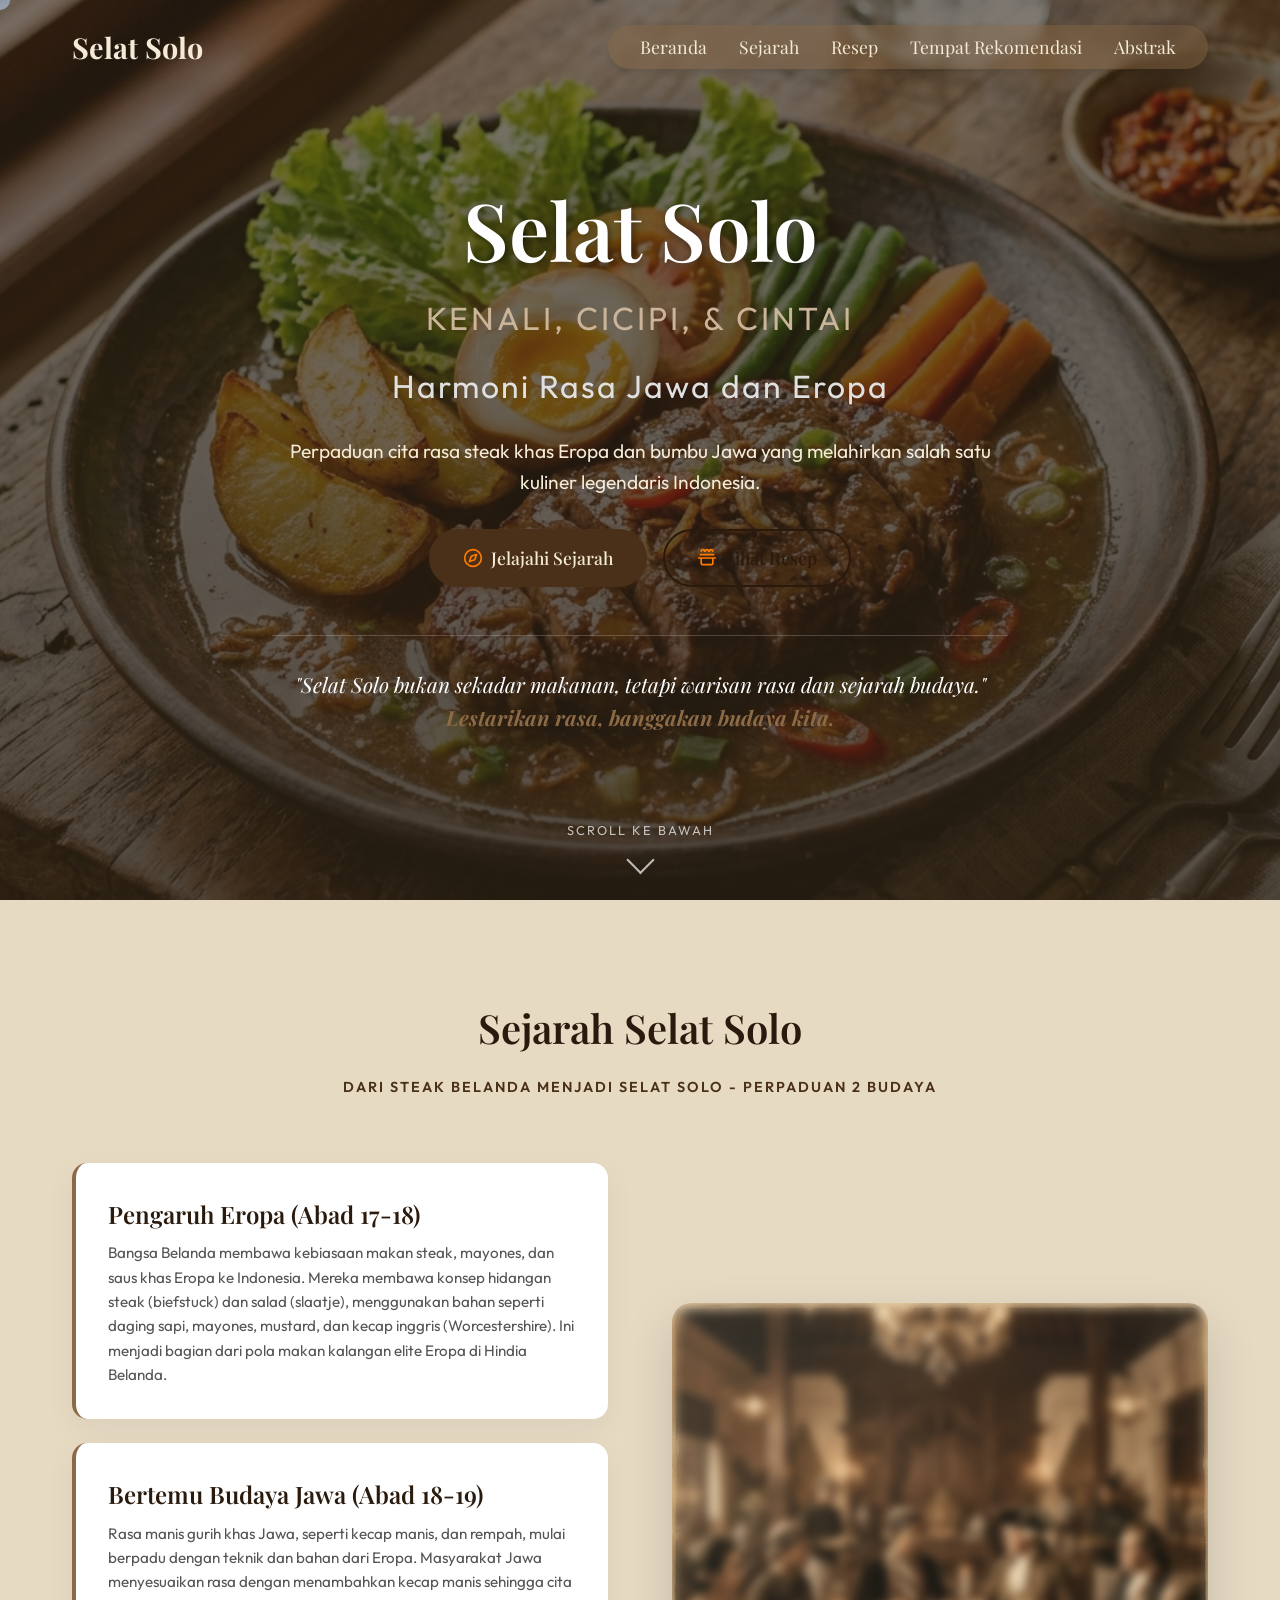
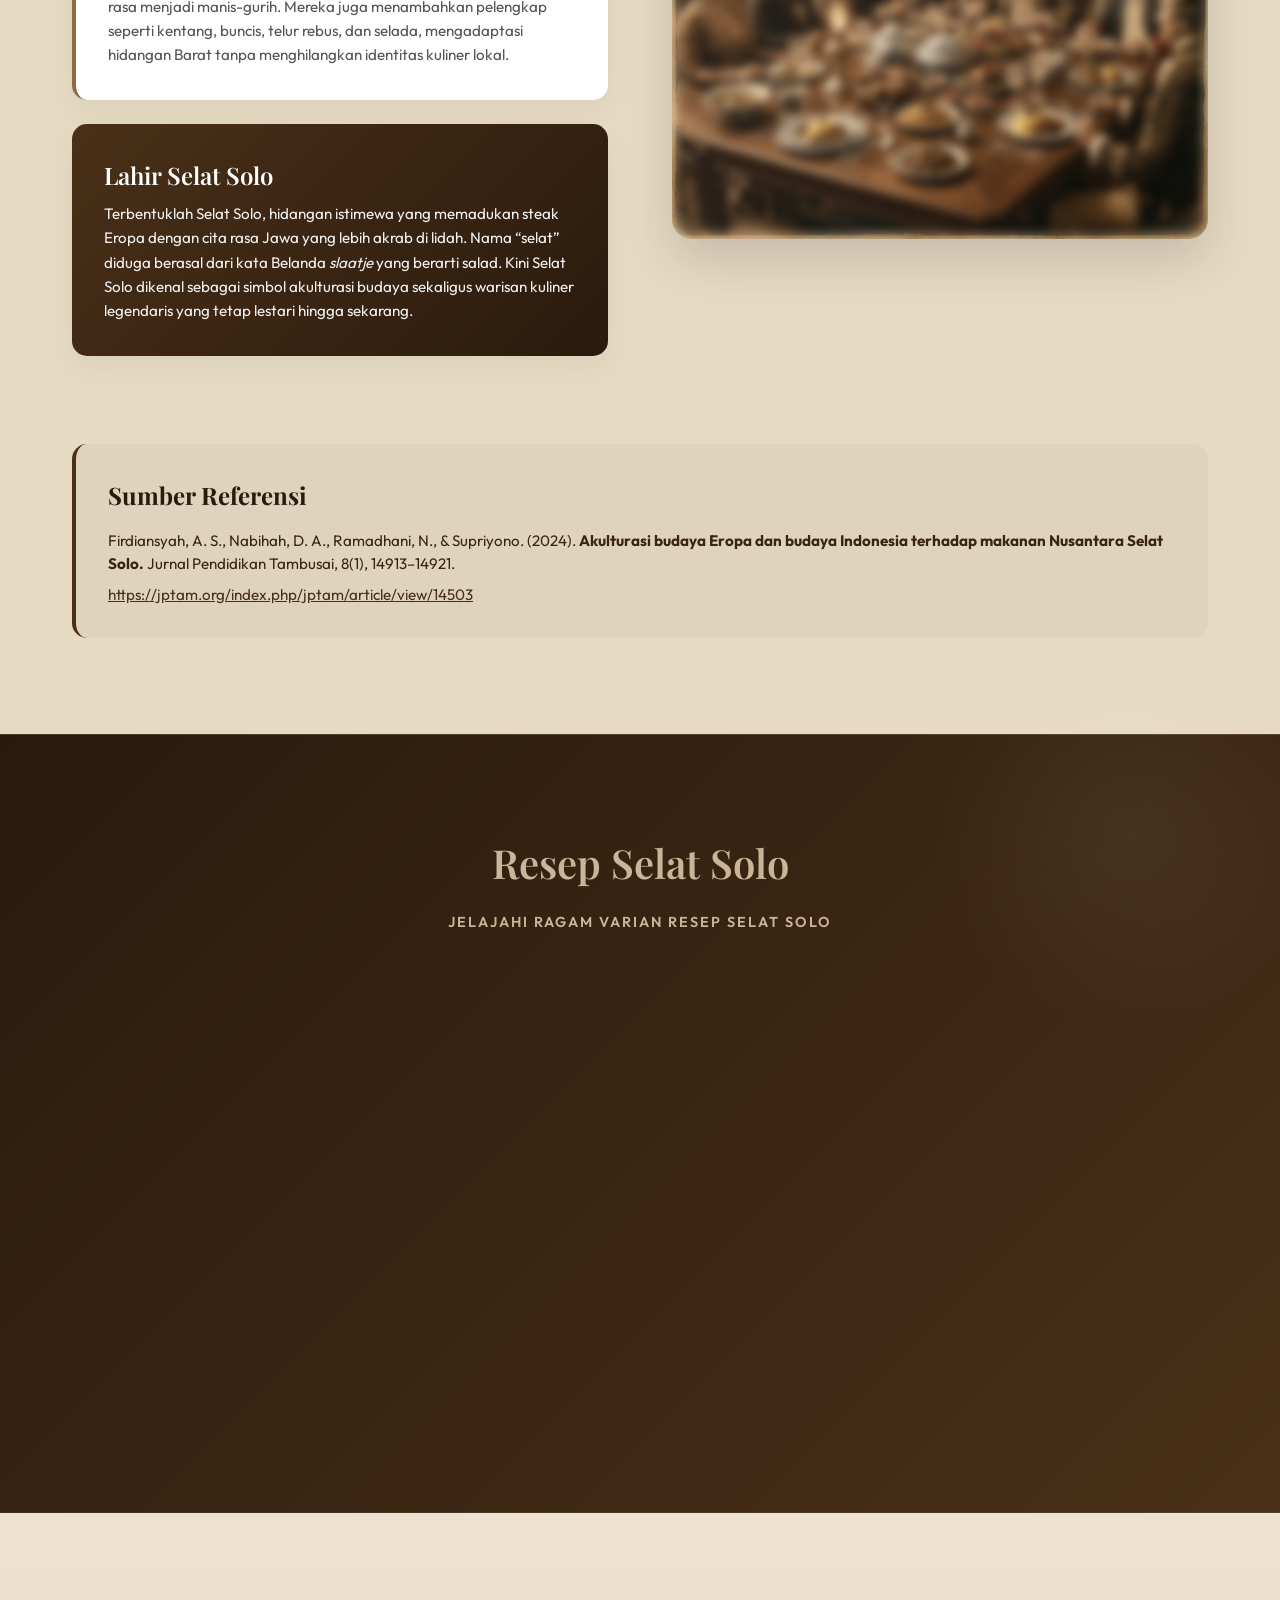
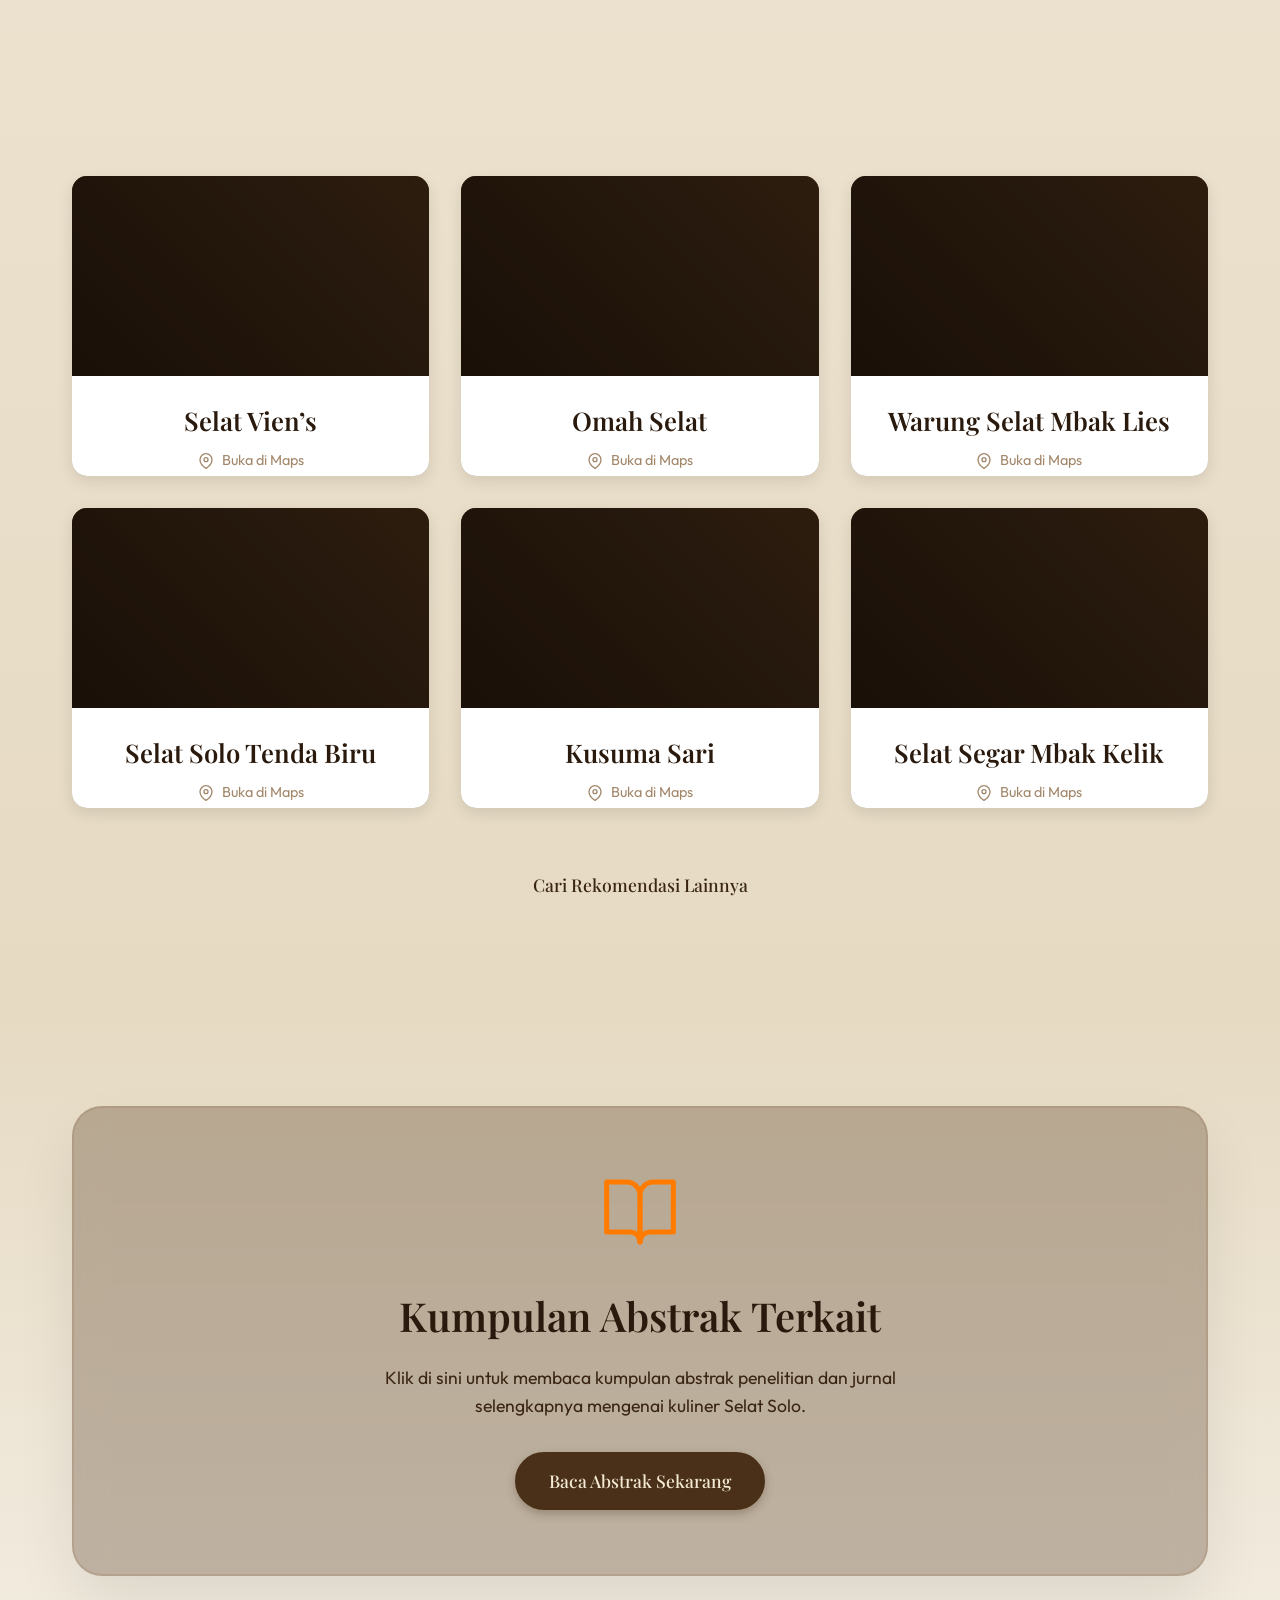
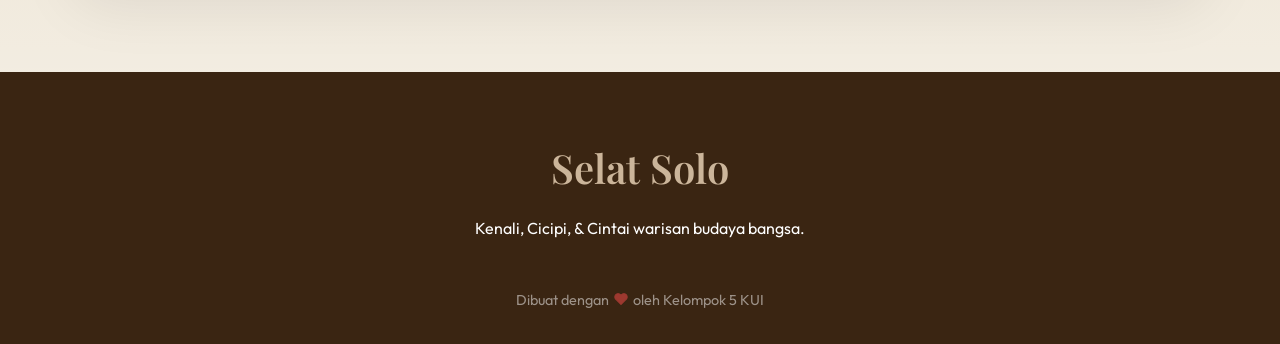
==== commit aa739e99: "final model fix" ====
--- a/index.html
+++ b/index.html
@@ -266,7 +266,7 @@
         <!-- Abstract Section -->
         <section id="abstrak" class="section abstract" style="text-align: center; padding: 6rem 0;">
             <div class="container">
-                <a href="https://drive.google.com/file/d/1L-oakiqchXMdupYVbYcgyyoKM3ks-gNw/view" target="_blank" class="abstract-card-link" style="display: block; text-decoration: none;">
+                <a href="abstrak.html" class="abstract-card-link" style="display: block; text-decoration: none;">
                     <div class="glass-panel reveal" style="padding: 4rem 2rem; border-radius: 30px; transition: transform 0.3s ease, box-shadow 0.3s ease; border: 2px solid rgba(140, 106, 70, 0.2); cursor: pointer;" onmouseover="this.style.transform='translateY(-10px)'; this.style.boxShadow='0 15px 30px rgba(74,48,24,0.15)';" onmouseout="this.style.transform='translateY(0)'; this.style.boxShadow='0 5px 15px rgba(0,0,0,0.05)';">
                         
                         <!-- Simple Book Illustration SVG -->
@@ -293,7 +293,7 @@
             <div class="footer-content">
                 <h2>Selat Solo</h2>
                 <p>Kenali, Cicipi, & Cintai warisan budaya bangsa.</p>
-                <p class="copyright">&copy; 2026 Selat Solo Explorer. All rights reserved.</p>
+                <p class="copyright">Dibuat dengan <svg width="14" height="14" viewBox="0 0 24 24" fill="#ff4d4d" stroke="#ff4d4d" stroke-width="2" stroke-linecap="round" stroke-linejoin="round" style="vertical-align: -1px; margin: 0 2px;"><path d="M20.84 4.61a5.5 5.5 0 0 0-7.78 0L12 5.67l-1.06-1.06a5.5 5.5 0 0 0-7.78 7.78l1.06 1.06L12 21.23l7.78-7.78 1.06-1.06a5.5 5.5 0 0 0 0-7.78z"></path></svg> oleh Kelompok 5 KUI</p>
             </div>
         </div>
     </footer>
--- a/styles.css
+++ b/styles.css
@@ -46,7 +46,8 @@
 .cursor {
     width: 20px;
     height: 20px;
-    border: 2px solid var(--primary-color);
+    border: 2px solid #ffffff;
+    background-color: #ffffff;
     border-radius: 50%;
     position: fixed;
     pointer-events: none;
@@ -56,8 +57,9 @@
     mix-blend-mode: difference;
 }
 .cursor.active {
-    transform: translate(-50%, -50%) scale(2);
-    background-color: rgba(140, 91, 54, 0.2);
+    transform: translate(-50%, -50%) scale(2.5);
+    background-color: transparent;
+    border-width: 1px;
 }
 
 /* Typography */
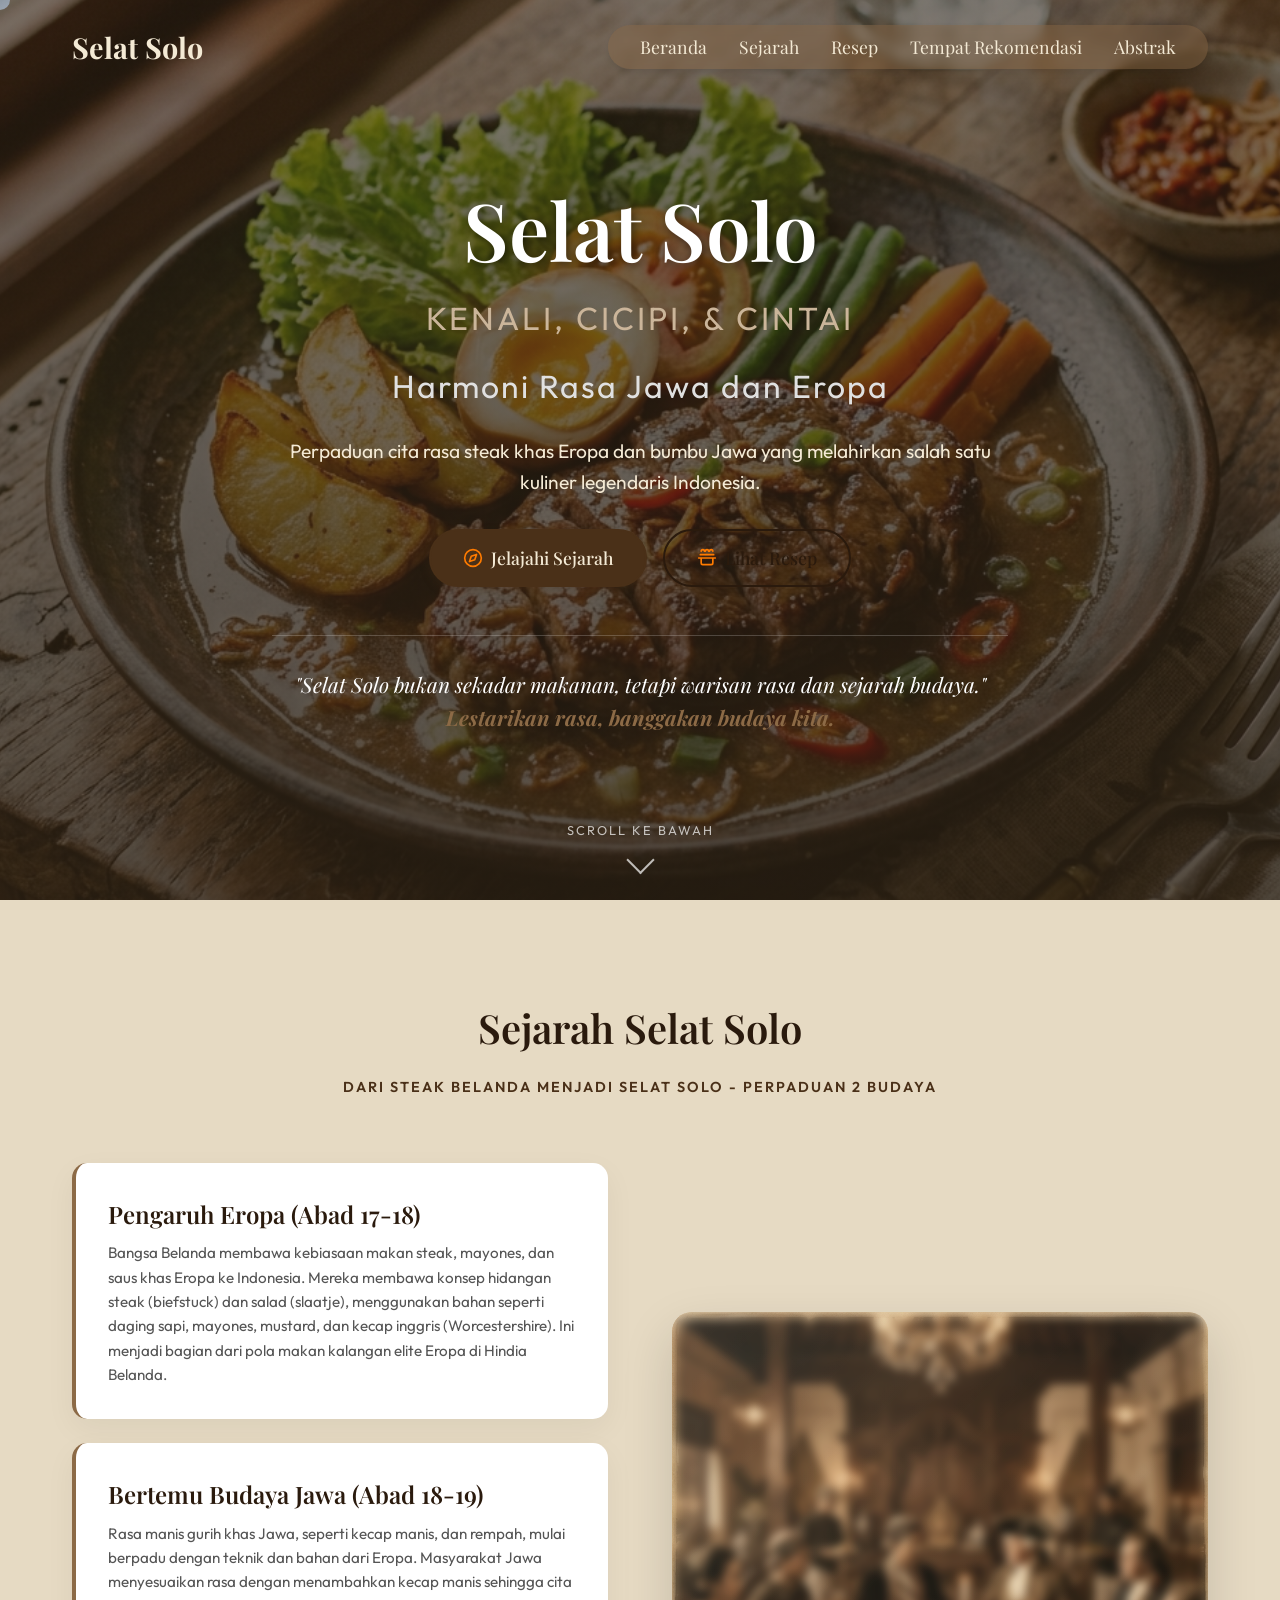
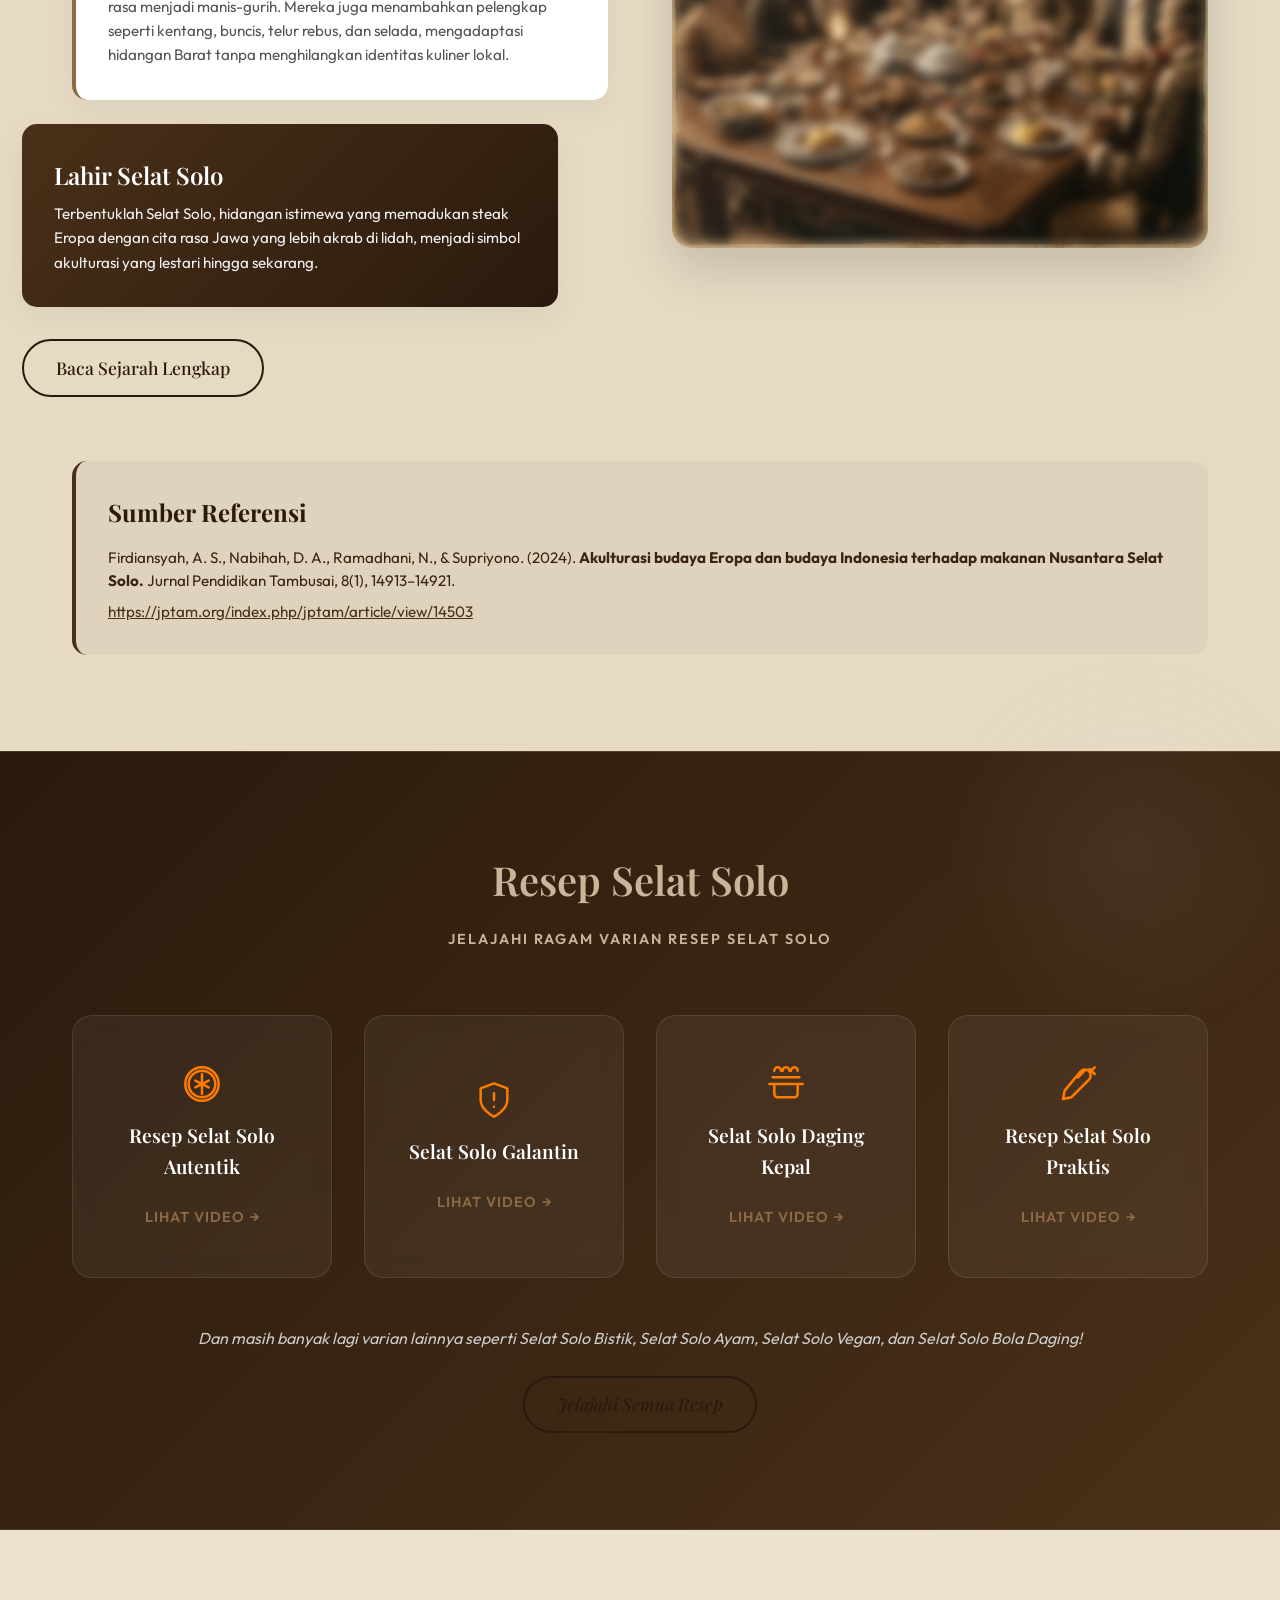
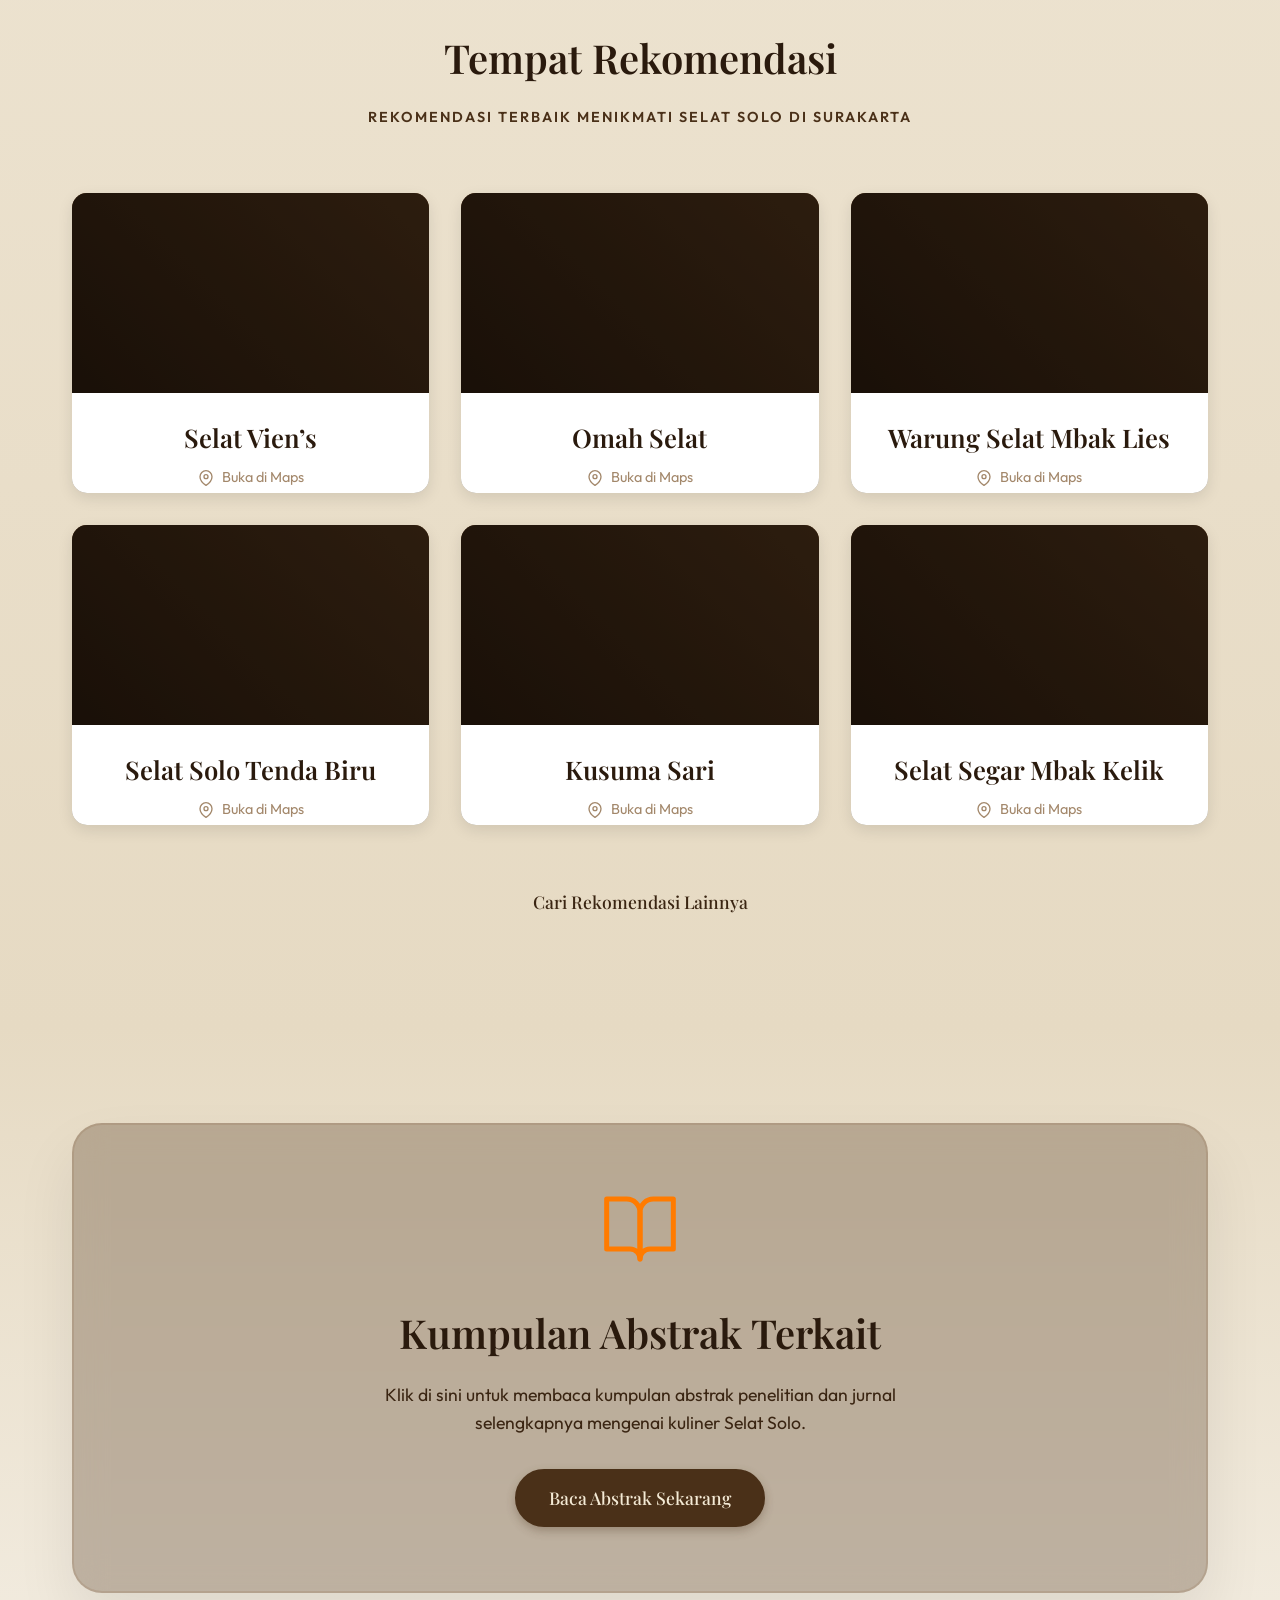
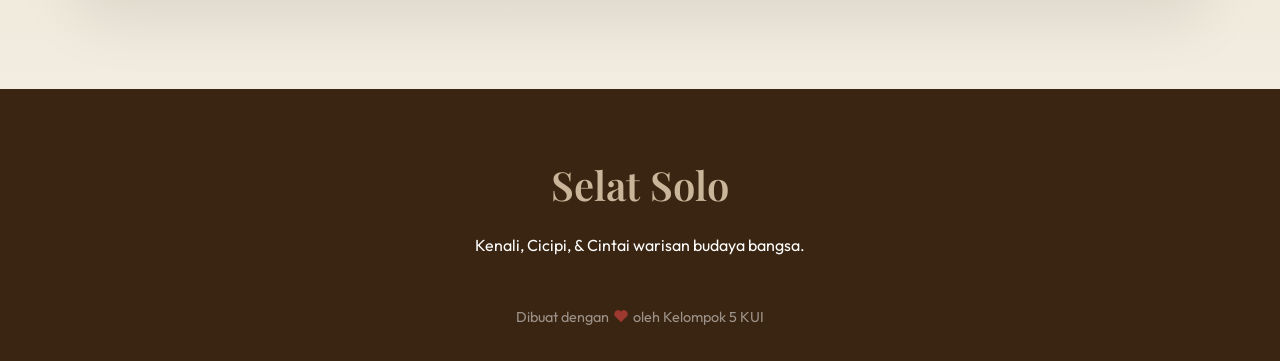
==== commit 2478837d: "Fix mobile responsiveness and add full history page" ====
--- a/index.html
+++ b/index.html
@@ -83,9 +83,14 @@
                             <h3>Bertemu Budaya Jawa (Abad 18-19)</h3>
                             <p>Rasa manis gurih khas Jawa, seperti kecap manis, dan rempah, mulai berpadu dengan teknik dan bahan dari Eropa. Masyarakat Jawa menyesuaikan rasa dengan menambahkan kecap manis sehingga cita rasa menjadi manis-gurih. Mereka juga menambahkan pelengkap seperti kentang, buncis, telur rebus, dan selada, mengadaptasi hidangan Barat tanpa menghilangkan identitas kuliner lokal.</p>
                         </div>
-                        <div class="card history-card highlight-card">
+                        <div class="history-card highlight-card reveal-left stagger-3">
                             <h3>Lahir Selat Solo</h3>
-                            <p>Terbentuklah Selat Solo, hidangan istimewa yang memadukan steak Eropa dengan cita rasa Jawa yang lebih akrab di lidah. Nama “selat” diduga berasal dari kata Belanda <i>slaatje</i> yang berarti salad. Kini Selat Solo dikenal sebagai simbol akulturasi budaya sekaligus warisan kuliner legendaris yang tetap lestari hingga sekarang.</p>
+                            <p>Terbentuklah Selat Solo, hidangan istimewa yang memadukan steak Eropa dengan cita rasa Jawa yang lebih akrab di lidah, menjadi simbol akulturasi yang lestari hingga sekarang.</p>
+                        </div>
+                        <div class="reveal-left stagger-4" style="margin-top: 2rem;">
+                            <a href="sejarah.html" class="btn btn-secondary">
+                                Baca Sejarah Lengkap
+                            </a>
                         </div>
                     </div>
                     <div class="history-image reveal reveal-right">
--- a/styles.css
+++ b/styles.css
@@ -631,10 +631,29 @@
     .hamburger.active .bar:nth-child(1) { transform: translateY(8px) rotate(45deg); background: var(--text-dark);}
     .hamburger.active .bar:nth-child(3) { transform: translateY(-8px) rotate(-45deg); background: var(--text-dark);}
     
-    .hero .title { font-size: 3.5rem; }
+    .hero {
+        padding-top: 100px;
+        min-height: 100vh;
+        height: auto;
+        padding-bottom: 50px;
+    }
+    .hero .title { font-size: 2.8rem; line-height: 1.2; margin-top: 0.5rem; }
+    .hero .subtitle { font-size: 1.2rem; letter-spacing: 2px; }
+    .hero .description { font-size: 1rem; margin-bottom: 1.5rem; }
+    
+    .cta-buttons { 
+        flex-direction: column; 
+        gap: 1rem;
+        width: 100%;
+    }
+    .cta-buttons .btn {
+        width: 100%;
+        justify-content: center;
+    }
+    
     .history-grid { grid-template-columns: 1fr; }
     .glass-panel { padding: 2rem; }
-    .cta-buttons { flex-direction: column; }
     .cursor { display: none; }
-    html, body { cursor: auto; a { cursor: pointer; } }
-}
+    html, body { cursor: auto; }
+    a { cursor: pointer; }
+}
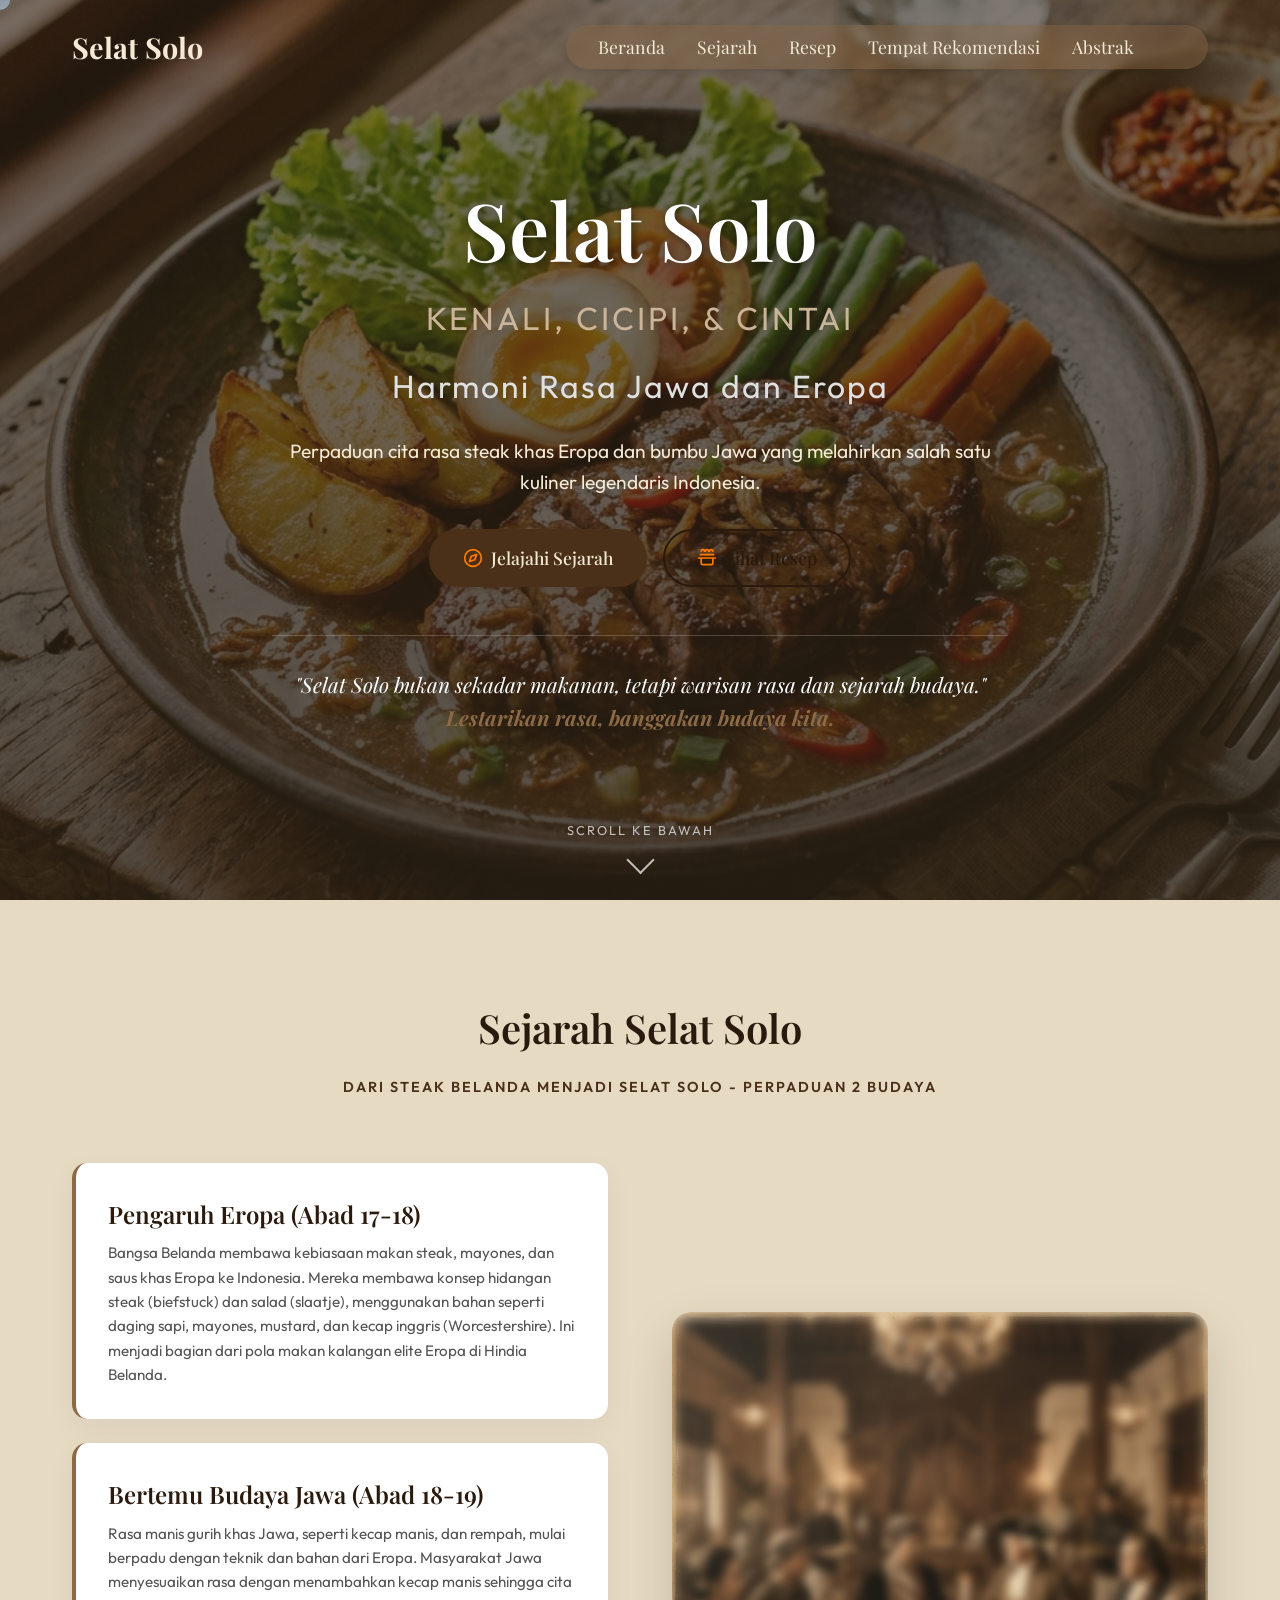
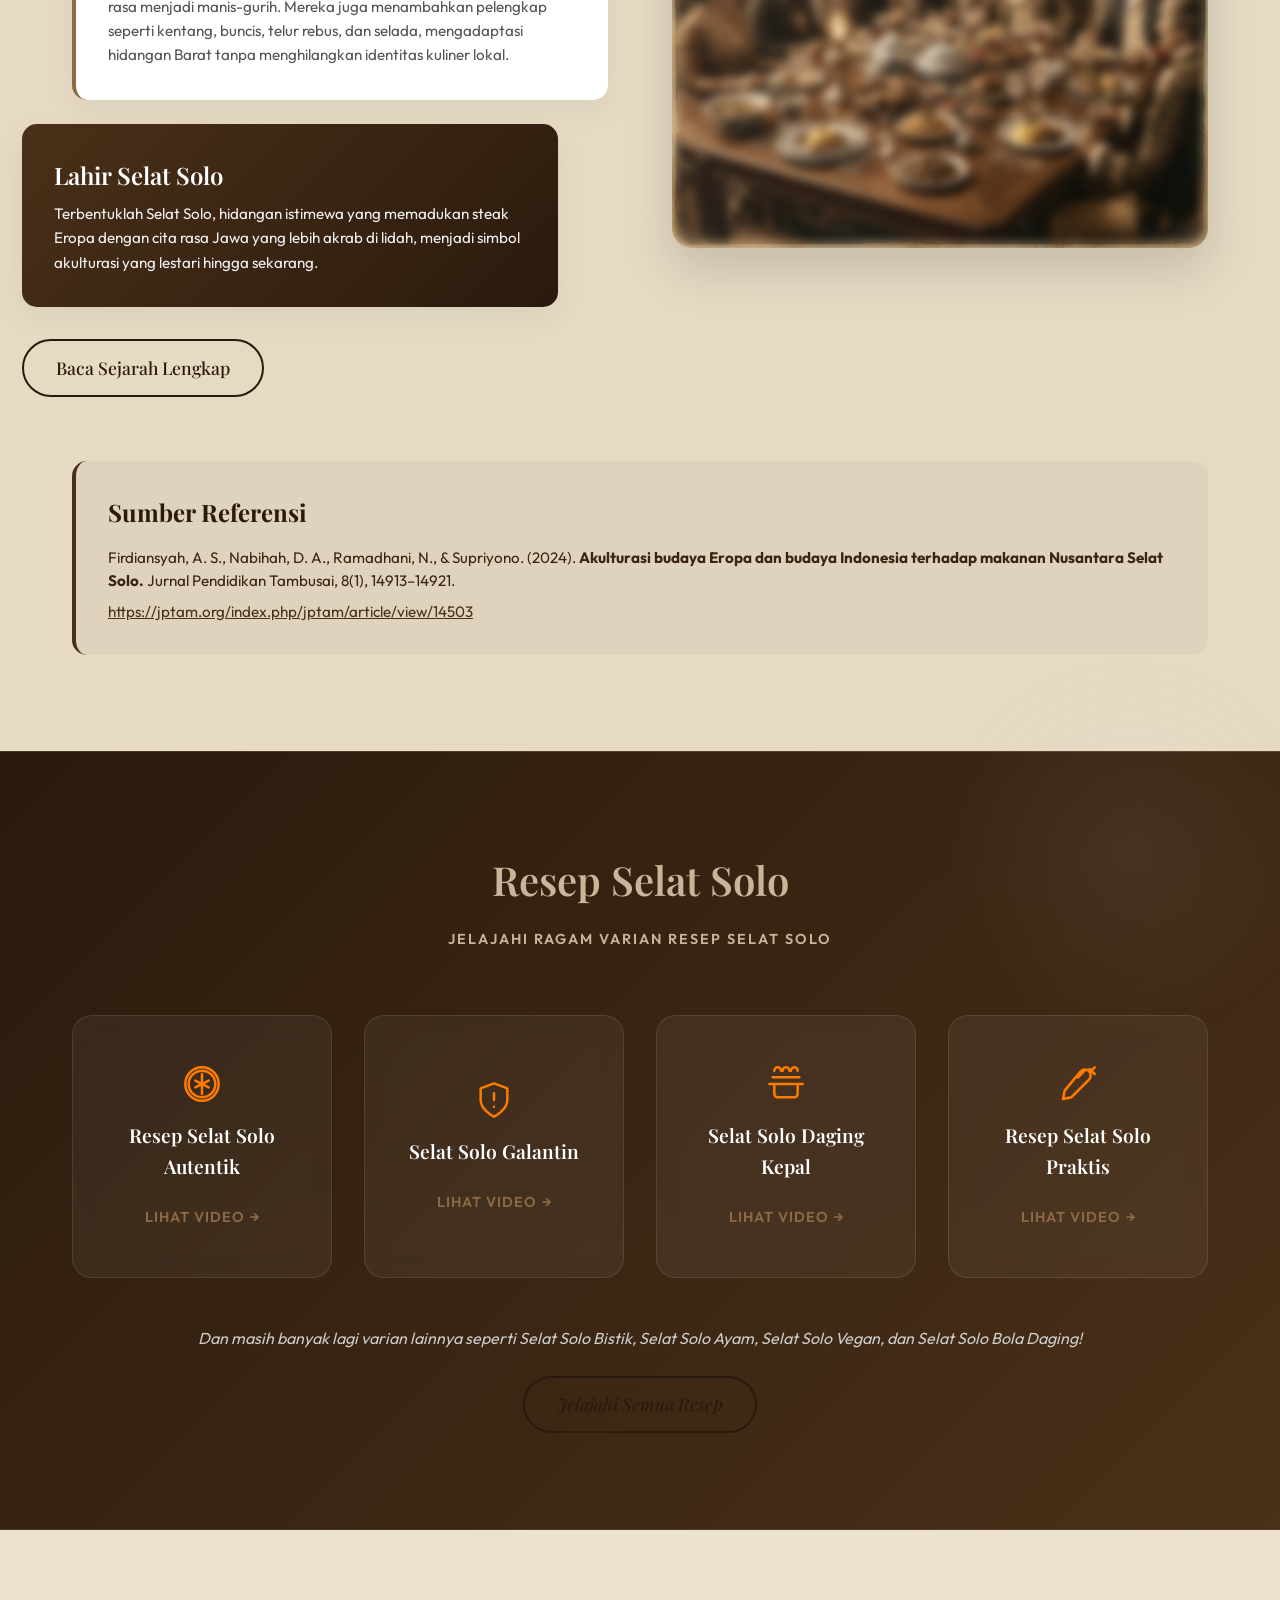
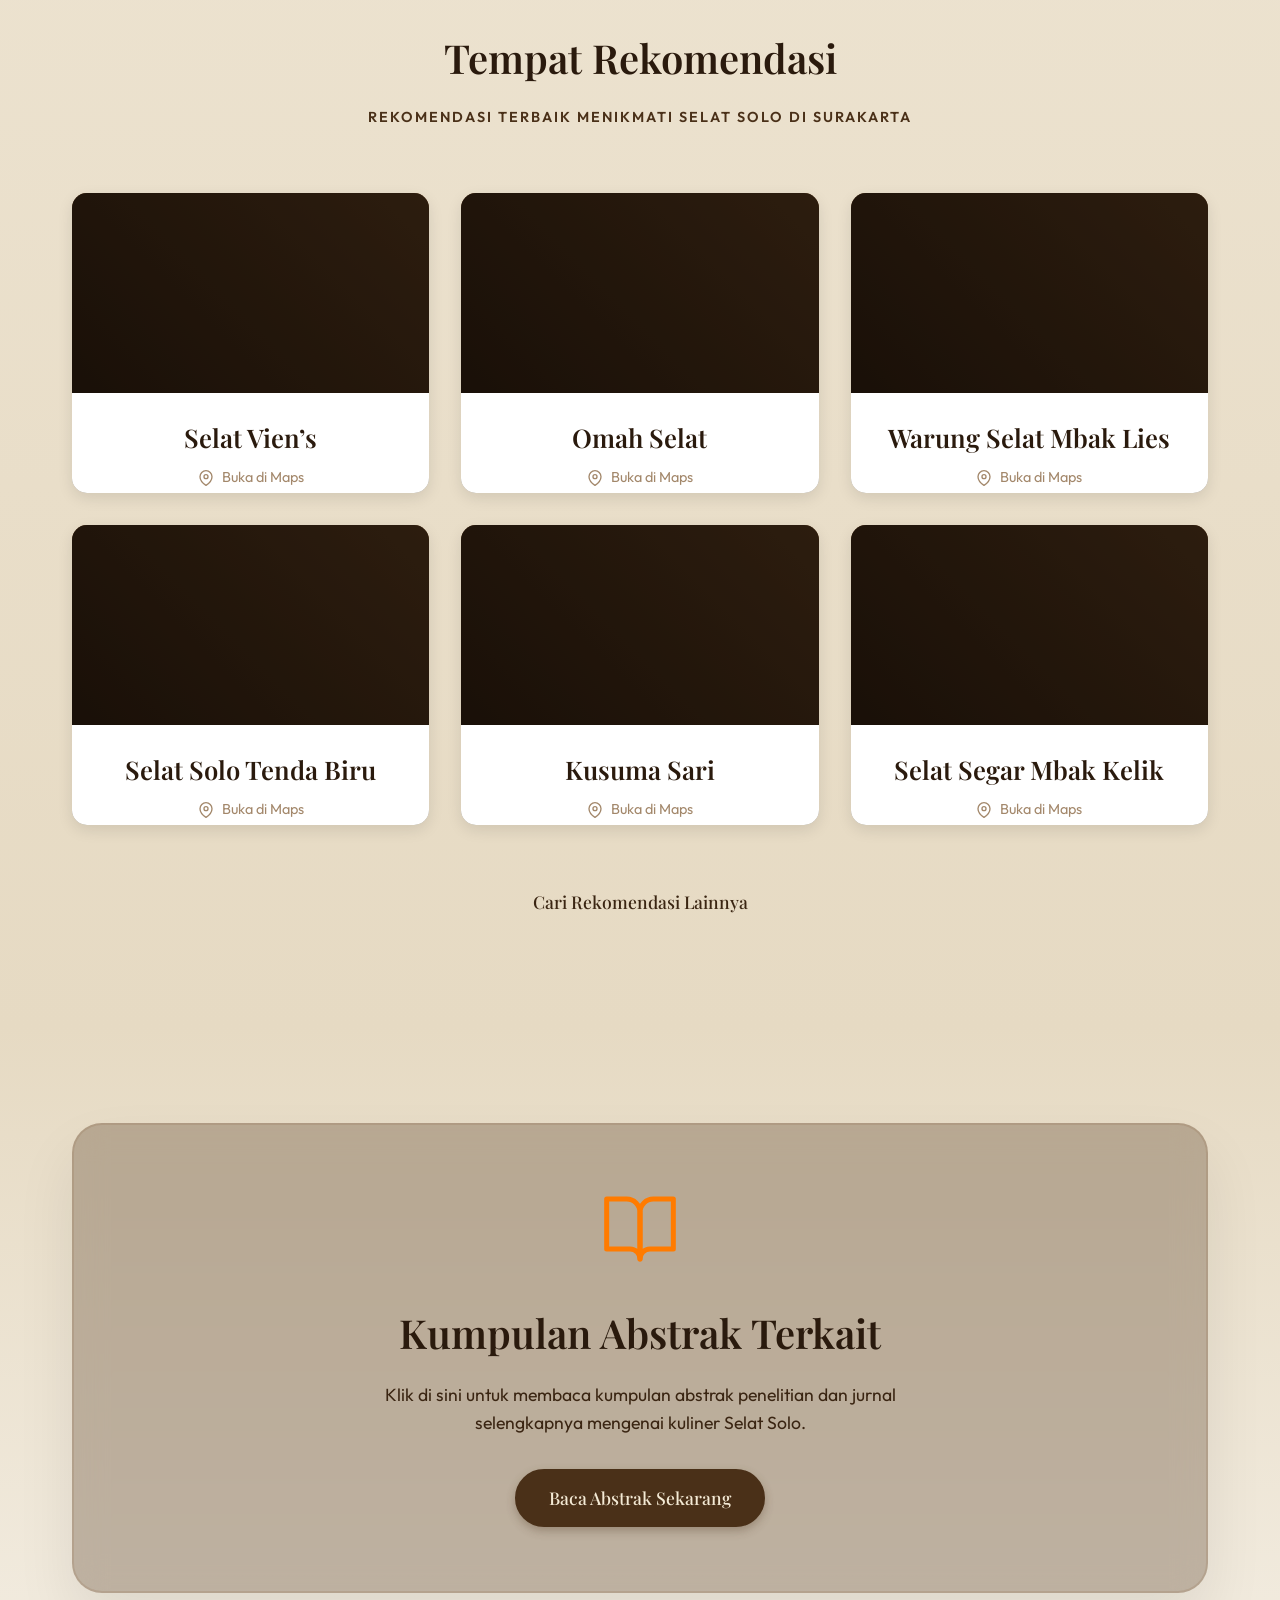
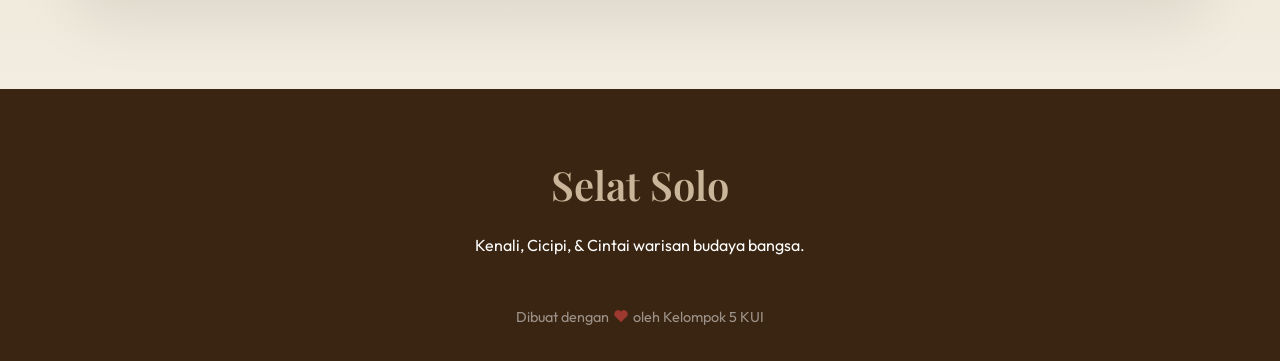
==== commit 1e3546c0: "Add Google Translate widget feature" ====
--- a/index.html
+++ b/index.html
@@ -21,6 +21,7 @@
                 <li><a href="#resep">Resep</a></li>
                 <li><a href="#rekomendasi">Tempat Rekomendasi</a></li>
                 <li><a href="#abstrak">Abstrak</a></li>
+                <li style="display: flex; align-items: center;"><div id="google_translate_element"></div></li>
             </ul>
             <div class="hamburger">
                 <span class="bar"></span>
@@ -303,6 +304,12 @@
         </div>
     </footer>
 
+    <script type="text/javascript">
+        function googleTranslateElementInit() {
+            new google.translate.TranslateElement({pageLanguage: 'id', includedLanguages: 'en,id', layout: google.translate.TranslateElement.InlineLayout.SIMPLE}, 'google_translate_element');
+        }
+    </script>
+    <script type="text/javascript" src="//translate.google.com/translate_a/element.js?cb=googleTranslateElementInit"></script>
     <script src="script.js"></script>
 </body>
 </html>
--- a/styles.css
+++ b/styles.css
@@ -26,16 +26,16 @@
 html {
     scroll-behavior: smooth;
     font-size: 16px;
+    overflow-x: hidden;
 }
 
 body {
     font-family: var(--font-main);
     color: var(--text-dark);
     background-color: var(--bg-color);
-    /* Radial gradient for depth + Subtle Batik Kawung-style / classic pattern overlay */
-    background-image: 
-        radial-gradient(circle at 50% 10%, rgba(255, 248, 235, 0.95) 0%, rgba(230, 218, 195, 0.9) 100%),
-        url("data:image/svg+xml,%3Csvg width='80' height='80' viewBox='0 0 80 80' xmlns='http://www.w3.org/2000/svg'%3E%3Cg fill='none' fill-rule='evenodd'%3E%3Cg fill='%238c6a46' fill-opacity='0.08'%3E%3Cpath d='M40 80c22.091 0 40-17.909 40-40S62.091 0 40 0 0 17.909 0 40s17.909 40 40 40zm0-4c19.882 0 36-16.118 36-36S59.882 4 40 4 4 20.118 4 40s16.118 36 36 36zM40 60c11.046 0 20-8.954 20-20s-8.954-20-20-20-20 8.954-20 20 8.954 20 20 20zm0-4c8.837 0 16-7.163 16-16s-7.163-16-16-16-16 7.163-16 16 7.163 16 16 16z'/%3E%3C/g%3E%3C/g%3E%3C/svg%3E");
+    background-image: url('images/vintage_batik_bg.png');
+    background-size: repeat;
+    background-position: top left;
     background-attachment: fixed;
     line-height: 1.6;
     overflow-x: hidden;
@@ -62,6 +62,24 @@
     border-width: 1px;
 }
 
+/* Google Translate Widget Styling */
+#google_translate_element {
+    margin-left: 10px;
+}
+#google_translate_element select {
+    background-color: var(--primary-color);
+    color: var(--text-light);
+    border: 1px solid var(--accent-color);
+    border-radius: 20px;
+    padding: 5px 10px;
+    font-family: var(--font-main);
+    cursor: pointer;
+    outline: none;
+    font-size: 0.8rem;
+}
+.skiptranslate iframe { display: none !important; }
+body { top: 0 !important; }
+
 /* Typography */
 h1, h2, h3 {
     font-family: var(--font-serif);
@@ -612,17 +630,23 @@
 
 /* Responsive */
 @media (max-width: 768px) {
+    .navbar {
+        background: rgba(250, 245, 235, 0.98);
+        padding: 1rem 0;
+        box-shadow: 0 4px 10px rgba(0,0,0,0.05);
+    }
     .nav-links {
         position: fixed;
         left: -100%;
         top: 0;
         flex-direction: column;
-        background-color: var(--white);
+        background-color: var(--bg-color) !important;
         width: 100%;
         height: 100vh;
         justify-content: center;
         align-items: center;
-        transition: 0.3s;
+        transition: 0.4s cubic-bezier(0.68, -0.55, 0.265, 1.55);
+        gap: 3rem !important;
     }
     .nav-links.active { left: 0; }
     .nav-links a { color: var(--text-dark); font-size: 1.5rem; }
